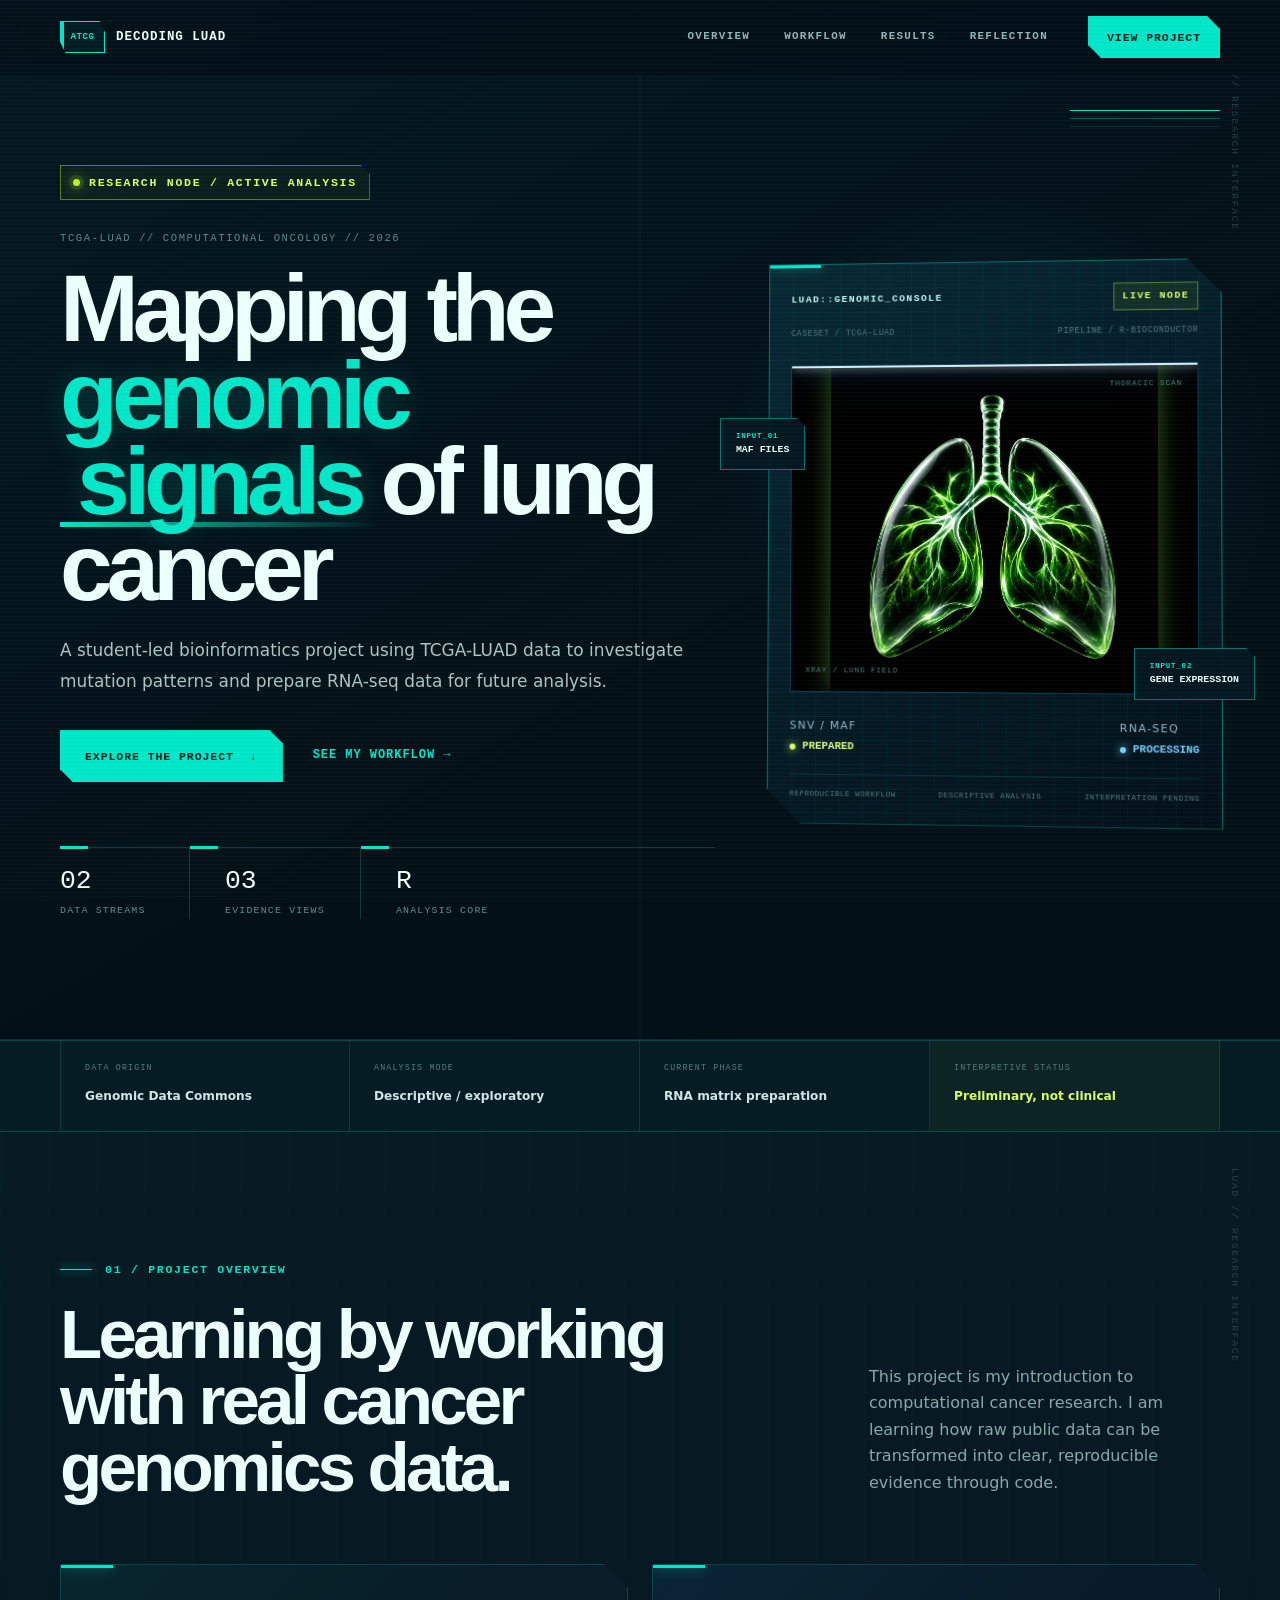
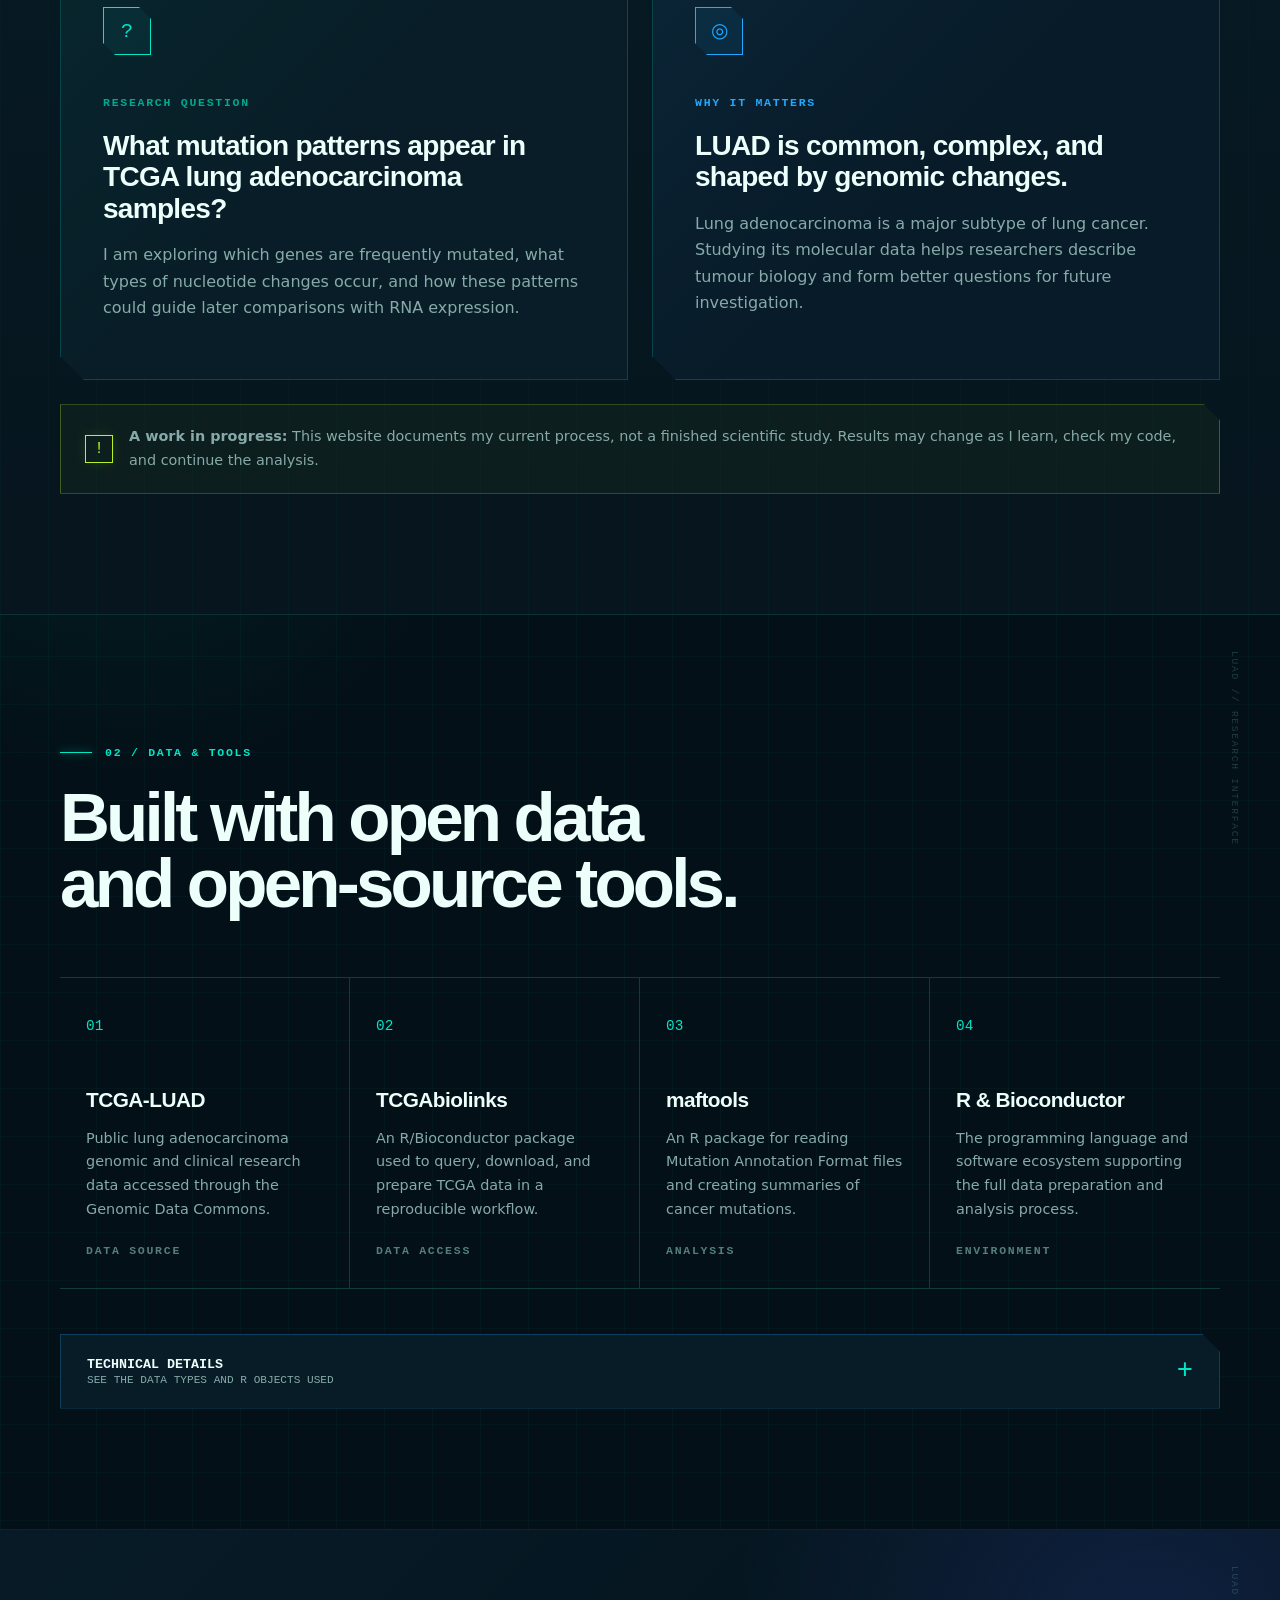
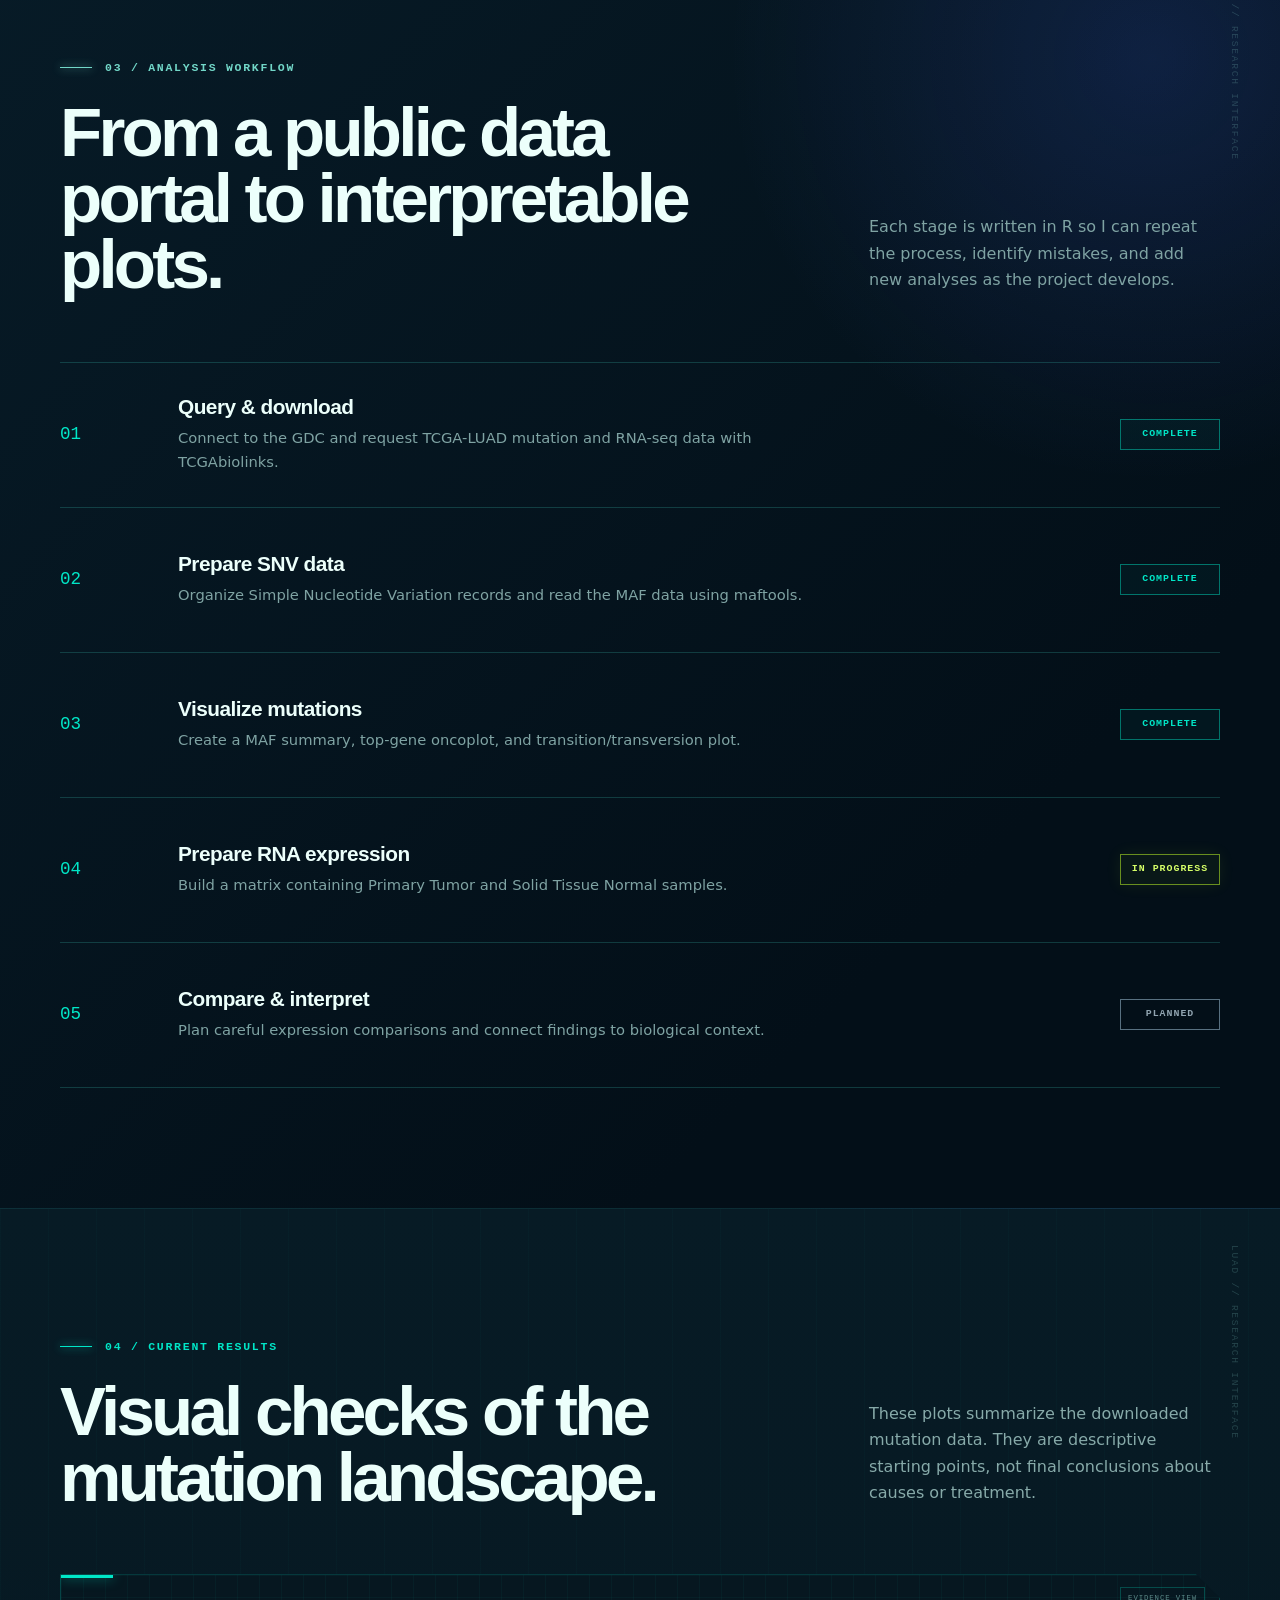
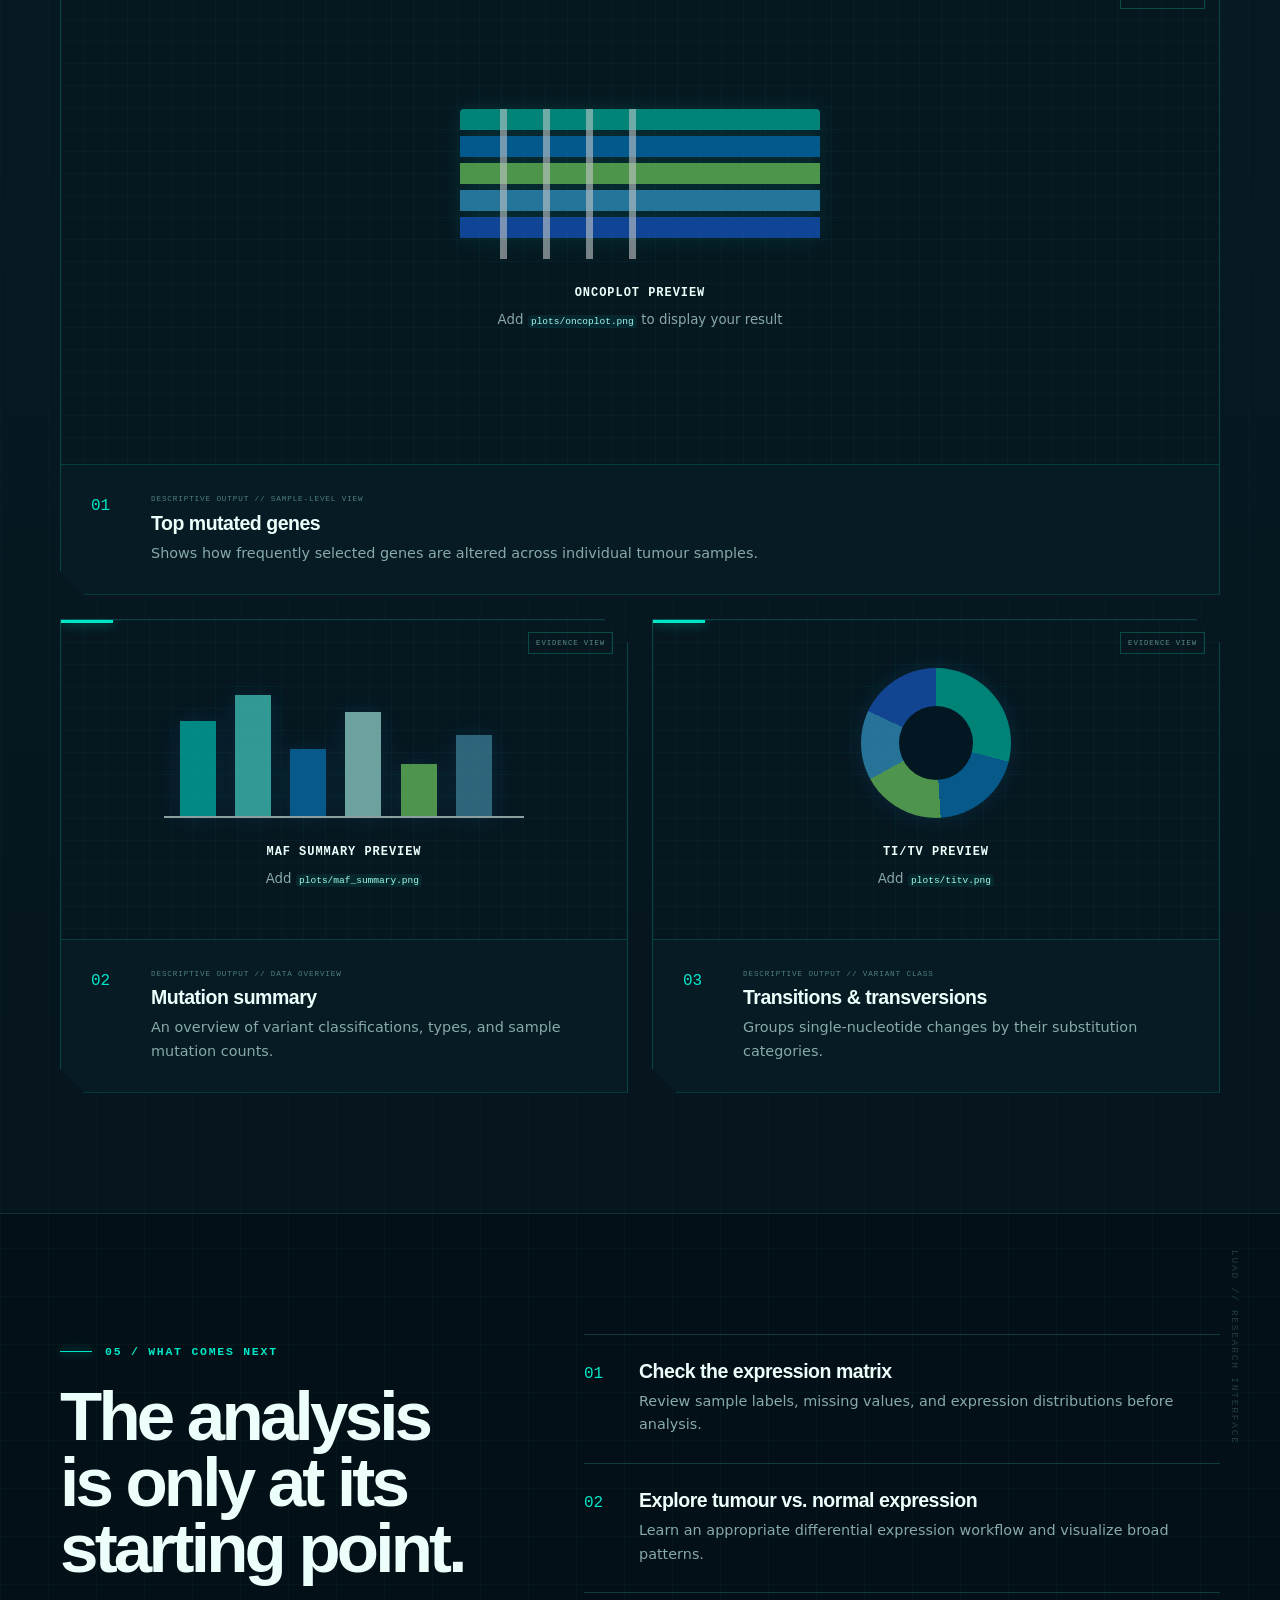
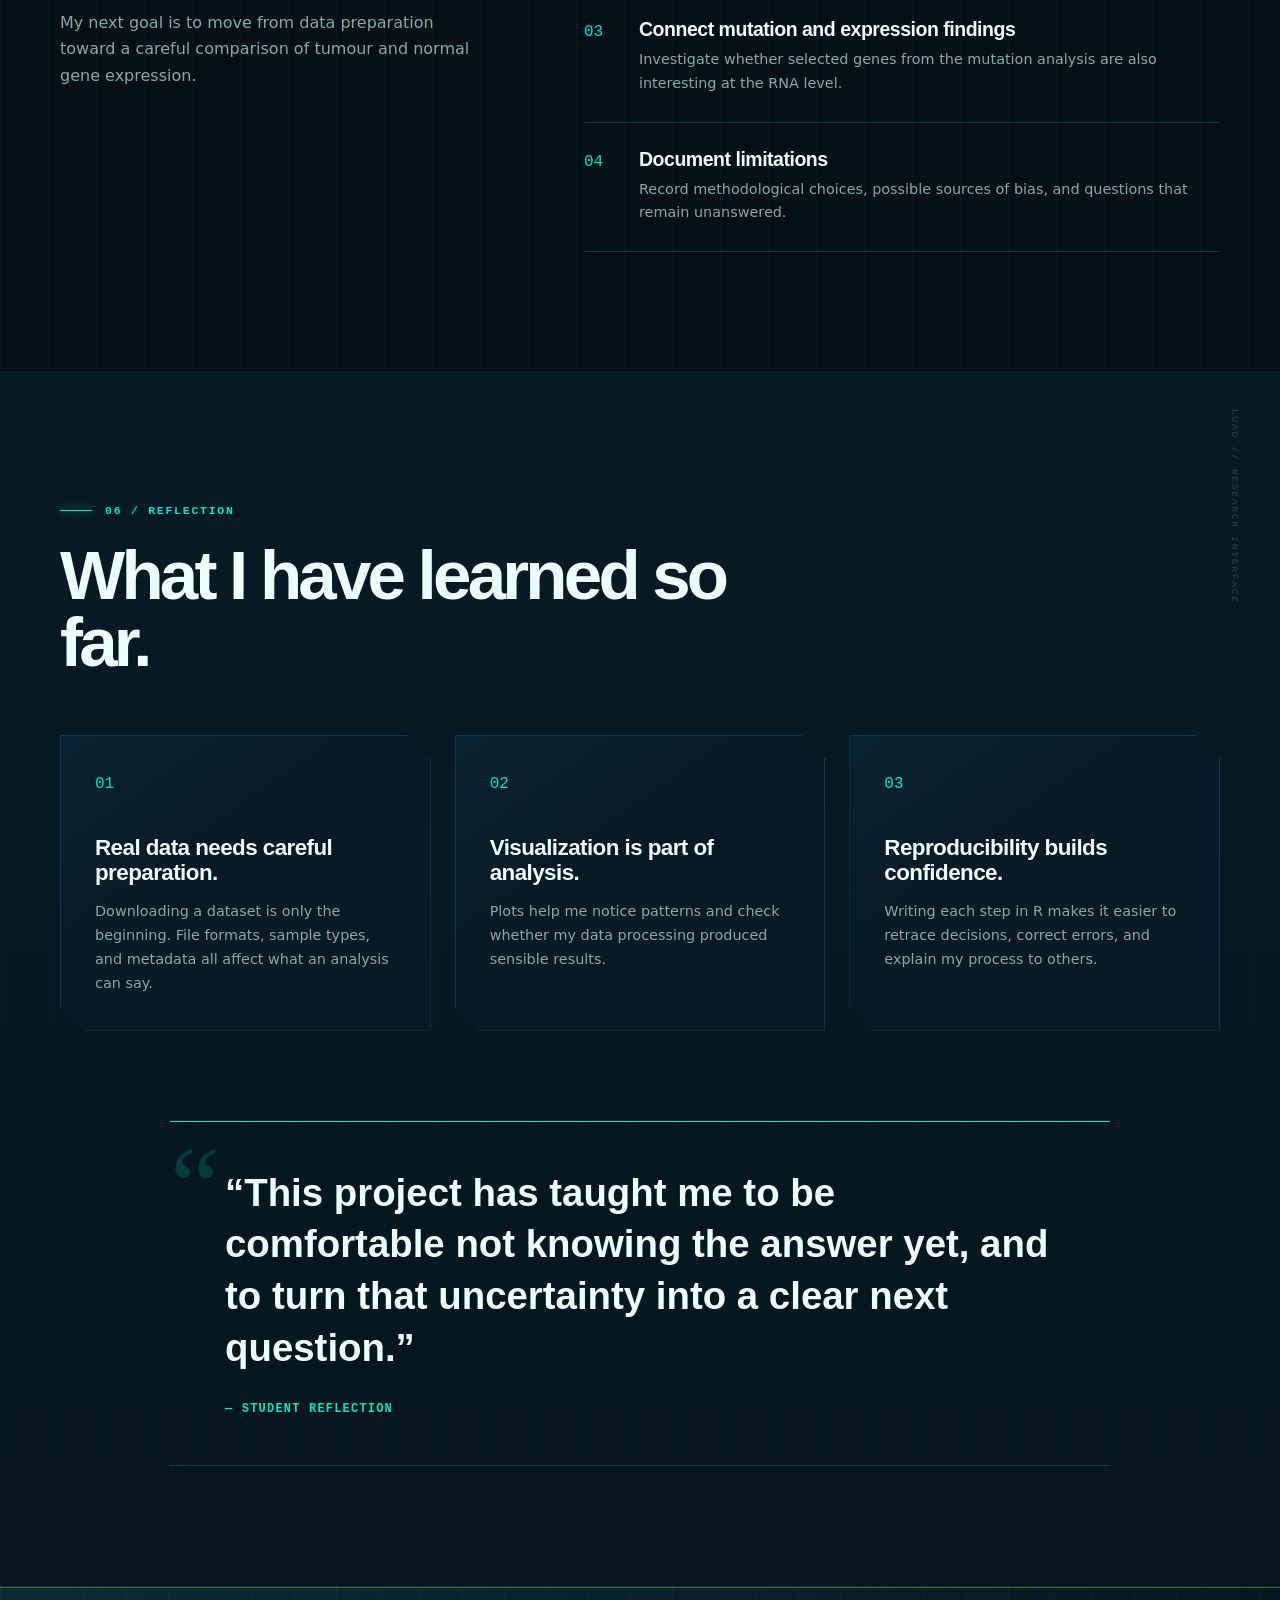
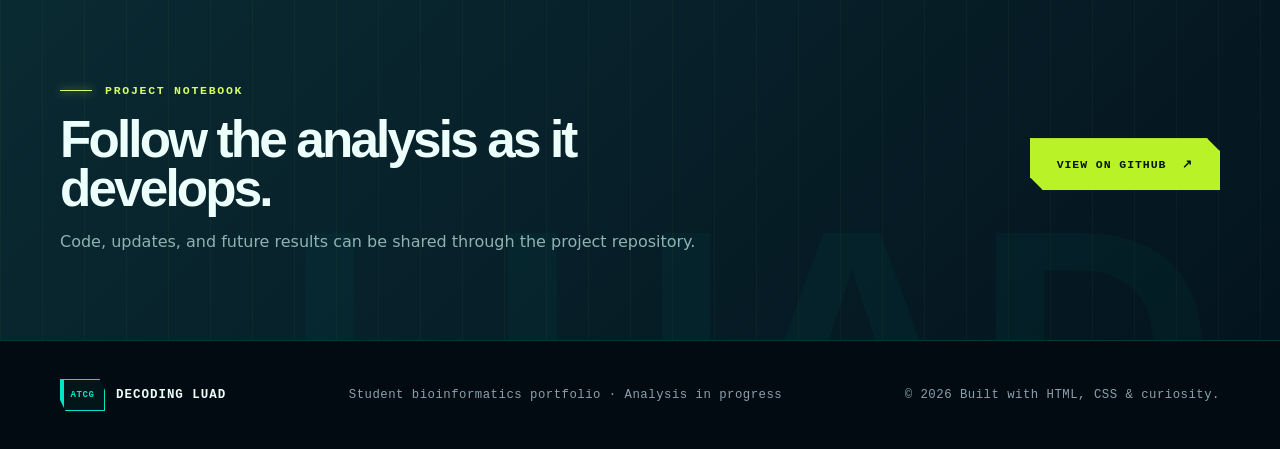
==== index.html @ 8ba9b2a1 "Add LUAD bioinformatics portfolio website" ====
<!DOCTYPE html>
<html lang="en">
<head>
  <meta charset="UTF-8">
  <meta name="viewport" content="width=device-width, initial-scale=1.0">
  <meta name="description" content="A student bioinformatics portfolio project exploring mutations and RNA expression in TCGA-LUAD lung adenocarcinoma data.">
  <title>Decoding LUAD | Bioinformatics Portfolio</title>
  <link rel="stylesheet" href="style.css">
  <script src="script.js" defer></script>
</head>
<body>
  <div class="site-loader" role="status" aria-live="polite" aria-label="Loading Decoding LUAD">
    <div class="loader-grid" aria-hidden="true"></div>
    <div class="loader-content">
      <div class="loader-brand" aria-hidden="true">
        <span class="loader-brand-mark">ATCG</span>
        <span>DECODING LUAD</span>
      </div>
      <p class="loader-code">SYSTEM_BOOT // RESEARCH NODE 2026</p>
      <h2 class="loader-title">Welcome to the <span>analysis.</span></h2>
      <p class="loader-message">Initializing genomic workspace and loading research modules.</p>
      <div class="loader-progress" aria-hidden="true">
        <span></span>
      </div>
      <div class="loader-status" aria-hidden="true">
        <span>TCGA-LUAD</span>
        <span>SECURE CONNECTION</span>
        <span class="loader-online"><i></i> ONLINE</span>
      </div>
    </div>
  </div>

  <div class="screen-noise" aria-hidden="true"></div>
  <!-- Skip link helps keyboard and screen-reader users reach the content quickly. -->
  <a class="skip-link" href="#main-content">Skip to main content</a>

  <header class="site-header">
    <nav class="nav container" aria-label="Main navigation">
      <a class="brand" href="#home" aria-label="Decoding LUAD home">
        <span class="brand-mark" aria-hidden="true">ATCG</span>
        <span>Decoding LUAD</span>
      </a>

      <button class="menu-button" type="button" aria-expanded="false" aria-controls="nav-links">
        <span class="sr-only">Open navigation menu</span>
        <span></span><span></span><span></span>
      </button>

      <div class="nav-links" id="nav-links">
        <a href="#overview">Overview</a>
        <a href="#workflow">Workflow</a>
        <a href="#results">Results</a>
        <a href="#reflection">Reflection</a>
      </div>

      <a class="button button-small nav-cta" href="#contact">View project</a>
    </nav>
  </header>

  <main id="main-content">
    <!-- Hero section: the first summary visitors see. -->
    <section class="hero section" id="home">
      <div class="hero-glow hero-glow-one"></div>
      <div class="hero-glow hero-glow-two"></div>
      <div class="container hero-grid">
        <div class="hero-copy">
          <div class="eyebrow"><span class="status-dot"></span> Research node / active analysis</div>
          <p class="hero-kicker">TCGA-LUAD // COMPUTATIONAL ONCOLOGY // 2026</p>
          <h1>
            Mapping the
            <span class="wave-text" aria-label="genomic signals">
              <span class="wave-word" aria-hidden="true">
                <span class="wave-letter" style="--wave-index: 0">g</span><span class="wave-letter" style="--wave-index: 1">e</span><span class="wave-letter" style="--wave-index: 2">n</span><span class="wave-letter" style="--wave-index: 3">o</span><span class="wave-letter" style="--wave-index: 4">m</span><span class="wave-letter" style="--wave-index: 5">i</span><span class="wave-letter" style="--wave-index: 6">c</span>
              </span>
              <span class="wave-word" aria-hidden="true">
                <span class="wave-letter" style="--wave-index: 7">s</span><span class="wave-letter" style="--wave-index: 8">i</span><span class="wave-letter" style="--wave-index: 9">g</span><span class="wave-letter" style="--wave-index: 10">n</span><span class="wave-letter" style="--wave-index: 11">a</span><span class="wave-letter" style="--wave-index: 12">l</span><span class="wave-letter" style="--wave-index: 13">s</span>
              </span>
            </span>
            of lung cancer
          </h1>
          <p class="hero-summary">
            A student-led bioinformatics project using TCGA-LUAD data to investigate
            mutation patterns and prepare RNA-seq data for future analysis.
          </p>
          <div class="hero-actions">
            <a class="button" href="#overview">Explore the project <span aria-hidden="true">↓</span></a>
            <a class="text-link" href="#workflow">See my workflow <span aria-hidden="true">→</span></a>
          </div>
          <dl class="hero-stats" aria-label="Project highlights">
            <div><dt>02</dt><dd>data streams</dd></div>
            <div><dt>03</dt><dd>evidence views</dd></div>
            <div><dt>R</dt><dd>analysis core</dd></div>
          </dl>
        </div>

        <!-- Research console and animated lung X-ray scan. -->
        <div class="hero-visual" aria-hidden="true">
          <div class="data-card">
            <div class="data-card-top">
              <span>LUAD::GENOMIC_CONSOLE</span>
              <span class="live-label">LIVE NODE</span>
            </div>
            <div class="console-meta">
              <span>CASESET / TCGA-LUAD</span>
              <span>PIPELINE / R-BIOCONDUCTOR</span>
            </div>
            <div class="xray-window">
              <span class="scan-label label-a">THORACIC SCAN</span>
              <span class="scan-label label-b">XRAY / LUNG FIELD</span>
              <span class="scan-line"></span>
              <div class="lung-scan-visual" role="img" aria-label="Lungs changing from healthy green to red as they are scanned">
                <img class="lung-scan-image lung-green" src="green_lung.png" alt="">
                <div class="lung-red-reveal">
                  <img class="lung-scan-image lung-red" src="red_lung.png" alt="">
                </div>
              </div>
            </div>
            <div class="data-card-bottom">
              <div><span>SNV / MAF</span><strong><i></i> Prepared</strong></div>
              <div><span>RNA-SEQ</span><strong class="processing"><i></i> Processing</strong></div>
            </div>
            <div class="console-readout">
              <span>REPRODUCIBLE WORKFLOW</span>
              <span>DESCRIPTIVE ANALYSIS</span>
              <span>INTERPRETATION PENDING</span>
            </div>
          </div>
          <div class="floating-tag tag-one"><small>INPUT_01</small> MAF files</div>
          <div class="floating-tag tag-two"><small>INPUT_02</small> Gene expression</div>
        </div>
      </div>
    </section>

    <aside class="research-rail" aria-label="Current research status">
      <div class="container research-rail-inner">
        <div><span>DATA ORIGIN</span><strong>Genomic Data Commons</strong></div>
        <div><span>ANALYSIS MODE</span><strong>Descriptive / exploratory</strong></div>
        <div><span>CURRENT PHASE</span><strong>RNA matrix preparation</strong></div>
        <div class="rail-caution"><span>INTERPRETIVE STATUS</span><strong>Preliminary, not clinical</strong></div>
      </div>
    </aside>

    <section class="section section-light" id="overview">
      <div class="container">
        <div class="section-heading">
          <div>
            <p class="section-number">01 / PROJECT OVERVIEW</p>
            <h2>Learning by working with real cancer genomics data.</h2>
          </div>
          <p>
            This project is my introduction to computational cancer research. I am
            learning how raw public data can be transformed into clear, reproducible
            evidence through code.
          </p>
        </div>

        <div class="overview-grid">
          <article class="feature-card question-card">
            <span class="card-icon" aria-hidden="true">?</span>
            <p class="card-label">RESEARCH QUESTION</p>
            <h3>What mutation patterns appear in TCGA lung adenocarcinoma samples?</h3>
            <p>
              I am exploring which genes are frequently mutated, what types of
              nucleotide changes occur, and how these patterns could guide later
              comparisons with RNA expression.
            </p>
          </article>

          <article class="feature-card importance-card">
            <span class="card-icon" aria-hidden="true">◎</span>
            <p class="card-label">WHY IT MATTERS</p>
            <h3>LUAD is common, complex, and shaped by genomic changes.</h3>
            <p>
              Lung adenocarcinoma is a major subtype of lung cancer. Studying its
              molecular data helps researchers describe tumour biology and form
              better questions for future investigation.
            </p>
          </article>
        </div>

        <div class="in-progress-note">
          <span aria-hidden="true">!</span>
          <p><strong>A work in progress:</strong> This website documents my current process, not a finished scientific study. Results may change as I learn, check my code, and continue the analysis.</p>
        </div>
      </div>
    </section>

    <section class="section" id="data">
      <div class="container">
        <div class="compact-heading">
          <div>
            <p class="section-number">02 / DATA &amp; TOOLS</p>
            <h2>Built with open data and open-source tools.</h2>
          </div>
        </div>

        <div class="tools-grid">
          <article class="tool-card">
            <span class="tool-number">01</span>
            <h3>TCGA-LUAD</h3>
            <p>Public lung adenocarcinoma genomic and clinical research data accessed through the Genomic Data Commons.</p>
            <span class="tool-type">DATA SOURCE</span>
          </article>
          <article class="tool-card">
            <span class="tool-number">02</span>
            <h3>TCGAbiolinks</h3>
            <p>An R/Bioconductor package used to query, download, and prepare TCGA data in a reproducible workflow.</p>
            <span class="tool-type">DATA ACCESS</span>
          </article>
          <article class="tool-card">
            <span class="tool-number">03</span>
            <h3>maftools</h3>
            <p>An R package for reading Mutation Annotation Format files and creating summaries of cancer mutations.</p>
            <span class="tool-type">ANALYSIS</span>
          </article>
          <article class="tool-card">
            <span class="tool-number">04</span>
            <h3>R &amp; Bioconductor</h3>
            <p>The programming language and software ecosystem supporting the full data preparation and analysis process.</p>
            <span class="tool-type">ENVIRONMENT</span>
          </article>
        </div>

        <div class="technical-panel">
          <button class="technical-toggle" type="button" aria-expanded="false" aria-controls="technical-details">
            <span><strong>Technical details</strong><small>See the data types and R objects used</small></span>
            <span class="toggle-symbol" aria-hidden="true">+</span>
          </button>
          <div class="technical-details" id="technical-details" hidden>
            <div>
              <h3>Mutation data</h3>
              <p>Simple Nucleotide Variation data is prepared as MAF data, then loaded with <code>read.maf()</code> for summary and visualization.</p>
            </div>
            <div>
              <h3>Expression data</h3>
              <p>Gene expression quantification is collected for Primary Tumor and Solid Tissue Normal samples, then organized into an expression matrix.</p>
            </div>
            <div>
              <h3>Current scope</h3>
              <p>The workflow currently focuses on data access, quality checks, mutation summaries, and expression matrix preparation.</p>
            </div>
          </div>
        </div>
      </div>
    </section>

    <section class="section section-dark" id="workflow">
      <div class="container">
        <div class="section-heading dark-heading">
          <div>
            <p class="section-number">03 / ANALYSIS WORKFLOW</p>
            <h2>From a public data portal to interpretable plots.</h2>
          </div>
          <p>Each stage is written in R so I can repeat the process, identify mistakes, and add new analyses as the project develops.</p>
        </div>

        <ol class="workflow-list">
          <li>
            <span class="workflow-number">01</span>
            <div><h3>Query &amp; download</h3><p>Connect to the GDC and request TCGA-LUAD mutation and RNA-seq data with TCGAbiolinks.</p></div>
            <span class="workflow-status complete">COMPLETE</span>
          </li>
          <li>
            <span class="workflow-number">02</span>
            <div><h3>Prepare SNV data</h3><p>Organize Simple Nucleotide Variation records and read the MAF data using maftools.</p></div>
            <span class="workflow-status complete">COMPLETE</span>
          </li>
          <li>
            <span class="workflow-number">03</span>
            <div><h3>Visualize mutations</h3><p>Create a MAF summary, top-gene oncoplot, and transition/transversion plot.</p></div>
            <span class="workflow-status complete">COMPLETE</span>
          </li>
          <li>
            <span class="workflow-number">04</span>
            <div><h3>Prepare RNA expression</h3><p>Build a matrix containing Primary Tumor and Solid Tissue Normal samples.</p></div>
            <span class="workflow-status current">IN PROGRESS</span>
          </li>
          <li>
            <span class="workflow-number">05</span>
            <div><h3>Compare &amp; interpret</h3><p>Plan careful expression comparisons and connect findings to biological context.</p></div>
            <span class="workflow-status planned">PLANNED</span>
          </li>
        </ol>
      </div>
    </section>

    <section class="section section-light" id="results">
      <div class="container">
        <div class="section-heading">
          <div>
            <p class="section-number">04 / CURRENT RESULTS</p>
            <h2>Visual checks of the mutation landscape.</h2>
          </div>
          <p>
            These plots summarize the downloaded mutation data. They are descriptive
            starting points, not final conclusions about causes or treatment.
          </p>
        </div>

        <div class="plots-grid">
          <article class="plot-card plot-card-wide">
            <div class="plot-image">
              <img src="plots/oncoplot.png" alt="Oncoplot showing the most frequently mutated genes in TCGA-LUAD" loading="lazy">
              <div class="image-placeholder">
                <span class="placeholder-chart oncoplot-preview" aria-hidden="true"></span>
                <strong>Oncoplot preview</strong>
                <small>Add <code>plots/oncoplot.png</code> to display your result</small>
              </div>
            </div>
            <div class="plot-caption"><span>01</span><div><small>DESCRIPTIVE OUTPUT // SAMPLE-LEVEL VIEW</small><h3>Top mutated genes</h3><p>Shows how frequently selected genes are altered across individual tumour samples.</p></div></div>
          </article>

          <article class="plot-card">
            <div class="plot-image">
              <img src="plots/maf_summary.png" alt="MAF summary plot for TCGA-LUAD mutation data" loading="lazy">
              <div class="image-placeholder">
                <span class="placeholder-chart bars-preview" aria-hidden="true"></span>
                <strong>MAF summary preview</strong>
                <small>Add <code>plots/maf_summary.png</code></small>
              </div>
            </div>
            <div class="plot-caption"><span>02</span><div><small>DESCRIPTIVE OUTPUT // DATA OVERVIEW</small><h3>Mutation summary</h3><p>An overview of variant classifications, types, and sample mutation counts.</p></div></div>
          </article>

          <article class="plot-card">
            <div class="plot-image">
              <img src="plots/titv.png" alt="Transition and transversion plot for TCGA-LUAD mutations" loading="lazy">
              <div class="image-placeholder">
                <span class="placeholder-chart titv-preview" aria-hidden="true"></span>
                <strong>Ti/Tv preview</strong>
                <small>Add <code>plots/titv.png</code></small>
              </div>
            </div>
            <div class="plot-caption"><span>03</span><div><small>DESCRIPTIVE OUTPUT // VARIANT CLASS</small><h3>Transitions &amp; transversions</h3><p>Groups single-nucleotide changes by their substitution categories.</p></div></div>
          </article>
        </div>
      </div>
    </section>

    <section class="section" id="next-steps">
      <div class="container next-grid">
        <div>
          <p class="section-number">05 / WHAT COMES NEXT</p>
          <h2>The analysis is only at its starting point.</h2>
          <p class="section-intro">My next goal is to move from data preparation toward a careful comparison of tumour and normal gene expression.</p>
        </div>
        <ol class="next-list">
          <li><span>01</span><div><h3>Check the expression matrix</h3><p>Review sample labels, missing values, and expression distributions before analysis.</p></div></li>
          <li><span>02</span><div><h3>Explore tumour vs. normal expression</h3><p>Learn an appropriate differential expression workflow and visualize broad patterns.</p></div></li>
          <li><span>03</span><div><h3>Connect mutation and expression findings</h3><p>Investigate whether selected genes from the mutation analysis are also interesting at the RNA level.</p></div></li>
          <li><span>04</span><div><h3>Document limitations</h3><p>Record methodological choices, possible sources of bias, and questions that remain unanswered.</p></div></li>
        </ol>
      </div>
    </section>

    <section class="section reflection-section" id="reflection">
      <div class="container">
        <div class="reflection-heading">
          <p class="section-number">06 / REFLECTION</p>
          <h2>What I have learned so far.</h2>
        </div>
        <div class="learning-grid">
          <article><span>01</span><h3>Real data needs careful preparation.</h3><p>Downloading a dataset is only the beginning. File formats, sample types, and metadata all affect what an analysis can say.</p></article>
          <article><span>02</span><h3>Visualization is part of analysis.</h3><p>Plots help me notice patterns and check whether my data processing produced sensible results.</p></article>
          <article><span>03</span><h3>Reproducibility builds confidence.</h3><p>Writing each step in R makes it easier to retrace decisions, correct errors, and explain my process to others.</p></article>
        </div>
        <blockquote>
          <p>“This project has taught me to be comfortable not knowing the answer yet, and to turn that uncertainty into a clear next question.”</p>
          <cite>— Student reflection</cite>
        </blockquote>
      </div>
    </section>

    <section class="contact-section" id="contact">
      <div class="container contact-inner">
        <div>
          <p class="section-number">PROJECT NOTEBOOK</p>
          <h2>Follow the analysis as it develops.</h2>
          <p>Code, updates, and future results can be shared through the project repository.</p>
        </div>
        <!-- Replace the # below with your real GitHub repository URL. -->
        <a class="button button-light" href="#" aria-label="View this project on GitHub">
          View on GitHub <span aria-hidden="true">↗</span>
        </a>
      </div>
    </section>
  </main>

  <footer class="site-footer">
    <div class="container footer-inner">
      <a class="brand footer-brand" href="#home"><span class="brand-mark">ATCG</span><span>Decoding LUAD</span></a>
      <p>Student bioinformatics portfolio · Analysis in progress</p>
      <p>&copy; <span id="current-year"></span> Built with HTML, CSS &amp; curiosity.</p>
    </div>
  </footer>
</body>
</html>
---- style.css ----
/* ---------- Design variables ---------- */
:root {
  --navy: #082f3d;
  --navy-soft: #104d5e;
  --teal: #159f91;
  --teal-dark: #08766f;
  --mint: #dff3eb;
  --cream: #f3f8f4;
  --white: #ffffff;
  --ink: #163b45;
  --muted: #60787b;
  --line: #cfe1dc;
  --orange: #82b84a;
  --blue: #176b9d;
  --cobalt: #2254a3;
  --shadow: 0 18px 50px rgba(8, 47, 61, 0.12);
  --radius: 18px;
}

/* ---------- Base styles ---------- */
* {
  box-sizing: border-box;
}

html {
  scroll-behavior: smooth;
  scroll-padding-top: 85px;
}

body {
  margin: 0;
  color: var(--ink);
  background: var(--cream);
  font-family: Inter, ui-sans-serif, -apple-system, BlinkMacSystemFont, "Segoe UI", sans-serif;
  line-height: 1.65;
}

body.menu-open {
  overflow: hidden;
}

h1,
h2,
h3,
p {
  margin-top: 0;
}

h1,
h2,
h3 {
  color: var(--navy);
  line-height: 1.12;
}

h1 {
  max-width: 760px;
  margin-bottom: 25px;
  font-family: Georgia, "Times New Roman", serif;
  font-size: clamp(3.2rem, 7vw, 6.5rem);
  font-weight: 500;
  letter-spacing: -0.055em;
}

h1 span {
  color: var(--teal);
}

h2 {
  max-width: 700px;
  margin-bottom: 0;
  font-family: Georgia, "Times New Roman", serif;
  font-size: clamp(2.2rem, 4.5vw, 4rem);
  font-weight: 500;
  letter-spacing: -0.04em;
}

h3 {
  font-size: 1.22rem;
}

a {
  color: inherit;
  text-decoration: none;
}

img {
  display: block;
  max-width: 100%;
}

code {
  padding: 0.1em 0.35em;
  border-radius: 4px;
  background: rgba(8, 29, 46, 0.07);
  font-size: 0.88em;
}

.container {
  width: min(1160px, calc(100% - 48px));
  margin-inline: auto;
}

.section {
  position: relative;
  padding: 120px 0;
}

.section-light {
  background: var(--white);
}

.skip-link {
  position: fixed;
  z-index: 1000;
  top: 12px;
  left: 12px;
  padding: 10px 16px;
  color: var(--white);
  background: var(--navy);
  transform: translateY(-150%);
}

.skip-link:focus {
  transform: translateY(0);
}

.sr-only {
  position: absolute;
  width: 1px;
  height: 1px;
  padding: 0;
  overflow: hidden;
  clip: rect(0, 0, 0, 0);
  white-space: nowrap;
  border: 0;
}

/* ---------- Navigation ---------- */
.site-header {
  position: fixed;
  z-index: 100;
  top: 0;
  width: 100%;
  border-bottom: 1px solid transparent;
  transition: background 0.25s ease, border-color 0.25s ease;
}

.site-header.scrolled {
  border-color: rgba(8, 29, 46, 0.08);
  background: rgba(247, 247, 242, 0.94);
  backdrop-filter: blur(12px);
}

.nav {
  display: flex;
  min-height: 78px;
  align-items: center;
  gap: 40px;
}

.brand {
  display: inline-flex;
  align-items: center;
  gap: 11px;
  color: var(--navy);
  font-weight: 750;
  letter-spacing: -0.02em;
}

.brand-mark {
  display: grid;
  width: 42px;
  height: 42px;
  place-items: center;
  border-radius: 50%;
  color: var(--white);
  background: var(--navy);
  font-size: 0.57rem;
  letter-spacing: 0.06em;
}

.nav-links {
  display: flex;
  margin-left: auto;
  align-items: center;
  gap: 34px;
}

.nav-links a {
  position: relative;
  color: #435866;
  font-size: 0.9rem;
  font-weight: 600;
}

.nav-links a::after {
  position: absolute;
  right: 0;
  bottom: -8px;
  left: 0;
  height: 2px;
  background: var(--teal);
  content: "";
  transform: scaleX(0);
  transition: transform 0.2s ease;
}

.nav-links a:hover::after,
.nav-links a.active::after {
  transform: scaleX(1);
}

.nav-links a.active {
  color: var(--navy);
}

.button {
  display: inline-flex;
  min-height: 52px;
  padding: 0 24px;
  align-items: center;
  justify-content: center;
  gap: 16px;
  border: 1px solid var(--teal);
  border-radius: 6px;
  color: var(--white);
  background: var(--teal-dark);
  font-size: 0.92rem;
  font-weight: 700;
  transition: transform 0.2s ease, background 0.2s ease;
}

.button:hover {
  background: var(--teal);
  transform: translateY(-2px);
}

.button-small {
  min-height: 42px;
  padding-inline: 18px;
}

.menu-button {
  display: none;
  width: 42px;
  height: 42px;
  padding: 9px;
  border: 0;
  background: transparent;
}

.menu-button span:not(.sr-only) {
  display: block;
  width: 100%;
  height: 2px;
  margin: 5px 0;
  background: var(--navy);
}

/* ---------- Hero ---------- */
.hero {
  min-height: 800px;
  padding-top: 170px;
  overflow: hidden;
}

.hero-grid {
  display: grid;
  grid-template-columns: minmax(0, 1.3fr) minmax(330px, 0.7fr);
  align-items: center;
  gap: 70px;
}

.eyebrow,
.section-number,
.card-label,
.tool-type {
  font-size: 0.72rem;
  font-weight: 800;
  letter-spacing: 0.16em;
}

.eyebrow {
  display: inline-flex;
  margin-bottom: 30px;
  padding: 7px 12px;
  align-items: center;
  gap: 9px;
  border: 1px solid #c9ded9;
  border-radius: 100px;
  color: var(--teal-dark);
  background: rgba(255, 255, 255, 0.65);
  text-transform: uppercase;
}

.status-dot {
  width: 7px;
  height: 7px;
  border-radius: 50%;
  background: var(--orange);
  box-shadow: 0 0 0 4px rgba(232, 139, 75, 0.15);
}

.hero-summary {
  max-width: 620px;
  margin-bottom: 34px;
  color: var(--muted);
  font-size: 1.15rem;
}

.hero-actions {
  display: flex;
  align-items: center;
  gap: 30px;
}

.text-link {
  color: var(--navy);
  font-size: 0.93rem;
  font-weight: 750;
}

.hero-stats {
  display: flex;
  margin: 65px 0 0;
  gap: 0;
}

.hero-stats div {
  min-width: 130px;
  padding-right: 35px;
  border-right: 1px solid var(--line);
}

.hero-stats div + div {
  padding-left: 35px;
}

.hero-stats div:last-child {
  border-right: 0;
}

.hero-stats dt {
  color: var(--navy);
  font-family: Georgia, "Times New Roman", serif;
  font-size: 2rem;
  line-height: 1;
}

.hero-stats dd {
  margin: 8px 0 0;
  color: var(--muted);
  font-size: 0.75rem;
  text-transform: uppercase;
  letter-spacing: 0.08em;
}

.hero-glow {
  position: absolute;
  border-radius: 50%;
  filter: blur(2px);
  pointer-events: none;
}

.hero-glow-one {
  top: 160px;
  right: -130px;
  width: 520px;
  height: 520px;
  background: rgba(19, 168, 158, 0.1);
}

.hero-glow-two {
  bottom: -180px;
  left: 28%;
  width: 420px;
  height: 420px;
  background: rgba(34, 84, 163, 0.08);
}

.hero-visual {
  position: relative;
}

.data-card {
  position: relative;
  z-index: 1;
  padding: 25px;
  border: 1px solid rgba(255, 255, 255, 0.75);
  border-radius: 24px;
  color: var(--white);
  background: linear-gradient(145deg, #0c3043, #071b2a);
  box-shadow: 0 35px 70px rgba(8, 29, 46, 0.25);
}

.data-card-top,
.data-card-bottom {
  display: flex;
  align-items: center;
  justify-content: space-between;
}

.data-card-top {
  font-size: 0.72rem;
  font-weight: 700;
  letter-spacing: 0.14em;
}

.live-label {
  padding: 5px 8px;
  border-radius: 4px;
  color: #85ddd5;
  background: rgba(19, 168, 158, 0.14);
}

.xray-window {
  display: grid;
  height: 300px;
  margin: 25px 0;
  place-items: center;
  overflow: hidden;
  border: 1px solid rgba(255, 255, 255, 0.08);
  border-radius: 14px;
  background:
    linear-gradient(rgba(255,255,255,.04) 1px, transparent 1px),
    linear-gradient(90deg, rgba(255,255,255,.04) 1px, transparent 1px);
  background-size: 30px 30px;
}

.dna-strand {
  width: 80%;
  transform: rotate(-10deg);
}

.dna-strand span {
  position: relative;
  display: flex;
  height: 25px;
  align-items: center;
  justify-content: space-between;
}

.dna-strand span::before {
  position: absolute;
  right: 9px;
  left: 9px;
  height: 2px;
  background: linear-gradient(90deg, #74b96b, #85ddd5);
  content: "";
}

.dna-strand i,
.dna-strand b {
  z-index: 1;
  width: 16px;
  height: 16px;
  border: 3px solid;
  border-radius: 50%;
  background: var(--navy);
}

.dna-strand i {
  margin-left: calc((1 + sin(var(--i))) * 20%);
  border-color: #74b96b;
}

.dna-strand b {
  margin-right: calc((1 + sin(var(--i))) * 20%);
  border-color: #85ddd5;
}

.dna-strand span:nth-child(2n) i { margin-left: 18%; }
.dna-strand span:nth-child(2n) b { margin-right: 18%; }
.dna-strand span:nth-child(3n) i { margin-left: 34%; }
.dna-strand span:nth-child(3n) b { margin-right: 34%; }
.dna-strand span:nth-child(4n) i { margin-left: 8%; }
.dna-strand span:nth-child(4n) b { margin-right: 8%; }

.data-card-bottom div {
  display: grid;
  gap: 3px;
}

.data-card-bottom span {
  color: #8ba4b5;
  font-size: 0.68rem;
  text-transform: uppercase;
  letter-spacing: 0.12em;
}

.data-card-bottom strong {
  font-size: 0.85rem;
}

.floating-tag {
  position: absolute;
  z-index: 2;
  padding: 11px 15px;
  border: 1px solid var(--line);
  border-radius: 7px;
  color: var(--navy);
  background: var(--white);
  box-shadow: var(--shadow);
  font-size: 0.75rem;
  font-weight: 750;
}

.tag-one {
  top: 28%;
  left: -45px;
}

.tag-two {
  right: -35px;
  bottom: 22%;
}

/* ---------- Shared section layouts ---------- */
.section-heading {
  display: grid;
  margin-bottom: 64px;
  grid-template-columns: 1.35fr 0.65fr;
  align-items: end;
  gap: 80px;
}

.section-heading > p,
.section-intro {
  margin-bottom: 4px;
  color: var(--muted);
}

.section-number {
  margin-bottom: 22px;
  color: var(--teal-dark);
}

.overview-grid {
  display: grid;
  grid-template-columns: 1fr 1fr;
  gap: 24px;
}

.feature-card {
  min-height: 355px;
  padding: 42px;
  border: 1px solid var(--line);
  border-radius: var(--radius);
}

.feature-card h3 {
  max-width: 470px;
  margin: 18px 0;
  font-family: Georgia, "Times New Roman", serif;
  font-size: 1.75rem;
  font-weight: 500;
}

.feature-card p:last-child {
  color: var(--muted);
}

.question-card {
  background: #edf8f5;
}

.importance-card {
  background: #eaf2f8;
}

.card-icon {
  display: grid;
  width: 48px;
  height: 48px;
  margin-bottom: 38px;
  place-items: center;
  border-radius: 50%;
  color: var(--white);
  background: var(--teal-dark);
  font-family: Georgia, serif;
  font-size: 1.25rem;
}

.importance-card .card-icon {
  background: var(--orange);
}

.card-label {
  color: var(--teal-dark);
}

.importance-card .card-label {
  color: #176b9d;
}

.in-progress-note {
  display: flex;
  margin-top: 24px;
  padding: 20px 24px;
  align-items: center;
  gap: 16px;
  border: 1px solid #dbe8e5;
  border-radius: 10px;
  background: #f8fbfa;
}

.in-progress-note span {
  display: grid;
  width: 28px;
  height: 28px;
  flex: 0 0 28px;
  place-items: center;
  border-radius: 50%;
  color: var(--white);
  background: var(--teal-dark);
  font-family: Georgia, serif;
}

.in-progress-note p {
  margin: 0;
  color: var(--muted);
  font-size: 0.9rem;
}

/* ---------- Tools ---------- */
.compact-heading {
  margin-bottom: 60px;
}

.tools-grid {
  display: grid;
  grid-template-columns: repeat(4, 1fr);
  border-top: 1px solid var(--line);
  border-bottom: 1px solid var(--line);
}

.tool-card {
  position: relative;
  min-height: 310px;
  padding: 34px 26px;
  border-right: 1px solid var(--line);
}

.tool-card:last-child {
  border-right: 0;
}

.tool-number {
  color: var(--teal-dark);
  font-family: Georgia, serif;
  font-size: 0.9rem;
}

.tool-card h3 {
  margin: 50px 0 15px;
  font-size: 1.3rem;
}

.tool-card p {
  color: var(--muted);
  font-size: 0.9rem;
}

.tool-type {
  position: absolute;
  bottom: 28px;
  color: #8a989f;
}

.technical-panel {
  margin-top: 45px;
  border: 1px solid var(--line);
  border-radius: 10px;
  background: var(--white);
}

.technical-toggle {
  display: flex;
  width: 100%;
  padding: 22px 26px;
  align-items: center;
  justify-content: space-between;
  border: 0;
  color: var(--navy);
  background: transparent;
  text-align: left;
  cursor: pointer;
}

.technical-toggle span:first-child {
  display: grid;
  gap: 2px;
}

.technical-toggle small {
  color: var(--muted);
}

.toggle-symbol {
  color: var(--teal-dark);
  font-size: 1.7rem;
  line-height: 1;
  transition: transform 0.25s ease;
}

.technical-toggle[aria-expanded="true"] .toggle-symbol {
  transform: rotate(45deg);
}

.technical-details {
  padding: 0 26px 28px;
  grid-template-columns: repeat(3, 1fr);
  gap: 28px;
}

.technical-details:not([hidden]) {
  display: grid;
}

.technical-details div {
  padding-top: 24px;
  border-top: 1px solid var(--line);
}

.technical-details h3 {
  font-size: 1rem;
}

.technical-details p {
  margin: 0;
  color: var(--muted);
  font-size: 0.88rem;
}

/* ---------- Workflow ---------- */
.section-dark {
  color: #d3dee4;
  background: var(--navy);
}

.dark-heading h2 {
  color: var(--white);
}

.dark-heading > p {
  color: #9fb0bb;
}

.section-dark .section-number {
  color: #5ed1c6;
}

.workflow-list {
  margin: 0;
  padding: 0;
  list-style: none;
  border-top: 1px solid rgba(255, 255, 255, 0.16);
}

.workflow-list li {
  display: grid;
  min-height: 145px;
  padding: 30px 0;
  grid-template-columns: 90px 1fr auto;
  align-items: center;
  gap: 28px;
  border-bottom: 1px solid rgba(255, 255, 255, 0.16);
}

.workflow-number {
  color: #5ed1c6;
  font-family: Georgia, serif;
  font-size: 1.1rem;
}

.workflow-list h3 {
  margin-bottom: 8px;
  color: var(--white);
  font-size: 1.3rem;
}

.workflow-list p {
  max-width: 660px;
  margin: 0;
  color: #9fb0bb;
  font-size: 0.92rem;
}

.workflow-status {
  min-width: 100px;
  padding: 6px 9px;
  border: 1px solid;
  border-radius: 100px;
  font-size: 0.62rem;
  font-weight: 800;
  text-align: center;
  letter-spacing: 0.1em;
}

.workflow-status.complete {
  border-color: rgba(94, 209, 198, 0.5);
  color: #79ddd4;
}

.workflow-status.current {
  border-color: rgba(91, 164, 218, 0.7);
  color: #8cc8f0;
}

.workflow-status.planned {
  border-color: #587080;
  color: #91a4b0;
}

/* ---------- Plot cards and missing-image fallbacks ---------- */
.plots-grid {
  display: grid;
  grid-template-columns: 1fr 1fr;
  gap: 24px;
}

.plot-card {
  overflow: hidden;
  border: 1px solid var(--line);
  border-radius: var(--radius);
  background: var(--white);
  box-shadow: 0 12px 35px rgba(8, 29, 46, 0.05);
}

.plot-card-wide {
  grid-column: 1 / -1;
}

.plot-image {
  position: relative;
  display: grid;
  min-height: 320px;
  place-items: center;
  overflow: hidden;
  background: #f0f4f2;
}

.plot-card-wide .plot-image {
  min-height: 490px;
}

.plot-image img {
  position: relative;
  z-index: 2;
  width: 100%;
  height: 100%;
  object-fit: contain;
  background: var(--white);
}

.plot-image img.is-missing {
  display: none;
}

.image-placeholder {
  position: absolute;
  inset: 0;
  display: flex;
  padding: 35px;
  align-items: center;
  justify-content: center;
  flex-direction: column;
  color: var(--navy);
  text-align: center;
}

.image-placeholder small {
  margin-top: 5px;
  color: var(--muted);
}

.placeholder-chart {
  position: relative;
  display: block;
  width: min(360px, 80%);
  height: 150px;
  margin-bottom: 25px;
  opacity: 0.75;
}

.oncoplot-preview {
  background:
    linear-gradient(90deg, transparent 11%, rgba(255,255,255,.6) 11% 13%, transparent 13% 23%, rgba(255,255,255,.6) 23% 25%, transparent 25% 35%, rgba(255,255,255,.6) 35% 37%, transparent 37% 47%, rgba(255,255,255,.6) 47% 49%, transparent 49%),
    linear-gradient(#148e88 0 14%, transparent 14% 18%, #176b9d 18% 32%, transparent 32% 36%, #73b7cb 36% 50%, transparent 50% 54%, #74b96b 54% 68%, transparent 68% 72%, #2254a3 72% 86%, transparent 86%);
  border-radius: 4px;
}

.bars-preview {
  background:
    linear-gradient(to top, #13a89e 0 64%, transparent 64%) 5% bottom / 10% 100% no-repeat,
    linear-gradient(to top, #56bfb7 0 82%, transparent 82%) 22% bottom / 10% 100% no-repeat,
    linear-gradient(to top, #176b9d 0 45%, transparent 45%) 39% bottom / 10% 100% no-repeat,
    linear-gradient(to top, #9acdc8 0 70%, transparent 70%) 56% bottom / 10% 100% no-repeat,
    linear-gradient(to top, #74b96b 0 35%, transparent 35%) 73% bottom / 10% 100% no-repeat,
    linear-gradient(to top, #487d91 0 55%, transparent 55%) 90% bottom / 10% 100% no-repeat;
  border-bottom: 2px solid #bdcac8;
}

.titv-preview {
  width: 150px;
  height: 150px;
  border-radius: 50%;
  background: conic-gradient(#13a89e 0 29%, #176b9d 29% 49%, #6eb7c3 49% 67%, #74b96b 67% 82%, #2254a3 82%);
}

.titv-preview::after {
  position: absolute;
  inset: 38px;
  border-radius: 50%;
  background: #f0f4f2;
  content: "";
}

.plot-caption {
  display: grid;
  padding: 28px 30px;
  grid-template-columns: 45px 1fr;
  gap: 15px;
}

.plot-caption > span {
  color: var(--teal-dark);
  font-family: Georgia, serif;
}

.plot-caption h3 {
  margin-bottom: 7px;
}

.plot-caption p {
  margin: 0;
  color: var(--muted);
  font-size: 0.9rem;
}

/* ---------- Next steps and reflection ---------- */
.next-grid {
  display: grid;
  grid-template-columns: 0.8fr 1.2fr;
  gap: 100px;
}

.next-grid h2 {
  margin-bottom: 28px;
}

.next-list {
  margin: 0;
  padding: 0;
  list-style: none;
  border-top: 1px solid var(--line);
}

.next-list li {
  display: grid;
  padding: 26px 0;
  grid-template-columns: 55px 1fr;
  border-bottom: 1px solid var(--line);
}

.next-list > li > span,
.learning-grid article > span {
  color: var(--teal-dark);
  font-family: Georgia, serif;
}

.next-list h3 {
  margin-bottom: 7px;
}

.next-list p {
  margin: 0;
  color: var(--muted);
  font-size: 0.9rem;
}

.reflection-section {
  background: #e9f4f1;
}

.reflection-heading {
  margin-bottom: 60px;
}

.learning-grid {
  display: grid;
  grid-template-columns: repeat(3, 1fr);
  gap: 24px;
}

.learning-grid article {
  padding: 34px;
  border: 1px solid #cce0dc;
  border-radius: var(--radius);
  background: rgba(255, 255, 255, 0.6);
}

.learning-grid h3 {
  margin: 38px 0 15px;
  font-family: Georgia, serif;
  font-size: 1.4rem;
  font-weight: 500;
}

.learning-grid p {
  margin: 0;
  color: var(--muted);
  font-size: 0.9rem;
}

blockquote {
  max-width: 860px;
  margin: 90px auto 0;
  text-align: center;
}

blockquote p {
  margin-bottom: 20px;
  color: var(--navy);
  font-family: Georgia, serif;
  font-size: clamp(1.7rem, 3vw, 2.5rem);
  line-height: 1.35;
}

blockquote cite {
  color: var(--teal-dark);
  font-size: 0.75rem;
  font-style: normal;
  font-weight: 800;
  letter-spacing: 0.1em;
  text-transform: uppercase;
}

/* ---------- Contact and footer ---------- */
.contact-section {
  padding: 85px 0;
  color: var(--white);
  background: var(--teal-dark);
}

.contact-inner {
  display: flex;
  align-items: center;
  justify-content: space-between;
  gap: 50px;
}

.contact-section .section-number {
  margin-bottom: 15px;
  color: #b8ece7;
}

.contact-section h2 {
  color: var(--white);
  font-size: clamp(2.1rem, 4vw, 3.5rem);
}

.contact-section p:last-child {
  margin: 15px 0 0;
  color: #c4e7e3;
}

.button-light {
  min-width: 190px;
  border-color: var(--white);
  color: var(--navy);
  background: var(--white);
}

.button-light:hover {
  color: var(--white);
  background: var(--navy);
}

.site-footer {
  padding: 38px 0;
  color: #8ba0ad;
  background: #061723;
}

.footer-inner {
  display: flex;
  align-items: center;
  justify-content: space-between;
  gap: 25px;
}

.footer-brand {
  color: var(--white);
}

.footer-brand .brand-mark {
  border: 1px solid #38505f;
  background: transparent;
}

.site-footer p {
  margin: 0;
  font-size: 0.77rem;
}

/* ---------- Responsive design ---------- */
@media (max-width: 920px) {
  .hero-grid,
  .section-heading,
  .next-grid {
    grid-template-columns: 1fr;
  }

  .hero {
    padding-top: 145px;
  }

  .hero-grid {
    gap: 80px;
  }

  .hero-visual {
    width: min(500px, 90%);
    margin-inline: auto;
  }

  .section-heading {
    gap: 25px;
  }

  .section-heading > p {
    max-width: 650px;
  }

  .tools-grid {
    grid-template-columns: 1fr 1fr;
  }

  .tool-card:nth-child(2) {
    border-right: 0;
  }

  .tool-card:nth-child(-n+2) {
    border-bottom: 1px solid var(--line);
  }

  .learning-grid {
    grid-template-columns: 1fr;
  }

  .next-grid {
    gap: 55px;
  }
}

@media (max-width: 760px) {
  .container {
    width: min(100% - 32px, 1160px);
  }

  .section {
    padding: 85px 0;
  }

  .nav {
    min-height: 68px;
  }

  .menu-button {
    display: block;
    margin-left: auto;
    cursor: pointer;
  }

  .nav-cta {
    display: none;
  }

  .nav-links {
    position: fixed;
    inset: 68px 0 auto;
    display: grid;
    padding: 30px 24px;
    gap: 0;
    border-bottom: 1px solid var(--line);
    background: var(--cream);
    box-shadow: var(--shadow);
    transform: translateY(-130%);
    transition: transform 0.25s ease;
  }

  .nav-links.open {
    transform: translateY(0);
  }

  .nav-links a {
    padding: 14px 0;
    border-bottom: 1px solid var(--line);
  }

  .nav-links a:last-child {
    border-bottom: 0;
  }

  .hero {
    min-height: auto;
    padding-top: 120px;
  }

  h1 {
    font-size: clamp(3rem, 15vw, 4.6rem);
  }

  .hero-actions {
    align-items: flex-start;
    flex-direction: column;
    gap: 20px;
  }

  .hero-stats {
    margin-top: 50px;
  }

  .hero-stats div {
    min-width: 0;
    padding-right: 18px;
  }

  .hero-stats div + div {
    padding-left: 18px;
  }

  .hero-visual {
    width: 92%;
  }

  .xray-window {
    height: 230px;
  }

  .tag-one {
    left: -15px;
  }

  .tag-two {
    right: -15px;
  }

  .overview-grid,
  .plots-grid {
    grid-template-columns: 1fr;
  }

  .feature-card {
    min-height: 0;
    padding: 32px 26px;
  }

  .tools-grid {
    grid-template-columns: 1fr;
  }

  .tool-card,
  .tool-card:nth-child(2) {
    min-height: 280px;
    border-right: 0;
    border-bottom: 1px solid var(--line);
  }

  .tool-card:last-child {
    border-bottom: 0;
  }

  .technical-details:not([hidden]) {
    grid-template-columns: 1fr;
  }

  .workflow-list li {
    grid-template-columns: 42px 1fr;
  }

  .workflow-status {
    grid-column: 2;
    width: max-content;
  }

  .plot-card-wide {
    grid-column: auto;
  }

  .plot-card-wide .plot-image,
  .plot-image {
    min-height: 320px;
  }

  .contact-inner,
  .footer-inner {
    align-items: flex-start;
    flex-direction: column;
  }

  .footer-inner {
    gap: 16px;
  }
}

@media (prefers-reduced-motion: reduce) {
  html {
    scroll-behavior: auto;
  }

  *,
  *::before,
  *::after {
    scroll-behavior: auto !important;
    transition-duration: 0.01ms !important;
  }
}

/* ---------- Layered blue-green art direction ---------- */
body {
  background-image:
    radial-gradient(circle at 7% 8%, rgba(21, 159, 145, 0.11), transparent 22%),
    radial-gradient(circle at 94% 19%, rgba(34, 84, 163, 0.1), transparent 26%),
    linear-gradient(rgba(8, 47, 61, 0.025) 1px, transparent 1px),
    linear-gradient(90deg, rgba(8, 47, 61, 0.025) 1px, transparent 1px);
  background-size: auto, auto, 44px 44px, 44px 44px;
}

.site-header.scrolled {
  border-color: rgba(8, 118, 111, 0.14);
  background: rgba(243, 248, 244, 0.92);
}

.brand-mark,
.button,
.card-icon,
.in-progress-note span {
  box-shadow: 0 10px 25px rgba(8, 118, 111, 0.18);
}

.button {
  border-color: #118b84;
  background: linear-gradient(135deg, #08766f, #176b9d);
}

.button:hover {
  background: linear-gradient(135deg, #159f91, #2254a3);
  box-shadow: 0 12px 28px rgba(23, 107, 157, 0.23);
}

.hero-glow-one {
  background: rgba(21, 159, 145, 0.14);
}

.hero-glow-two {
  background: rgba(34, 84, 163, 0.09);
}

.status-dot {
  background: #65aa45;
  box-shadow: 0 0 0 4px rgba(101, 170, 69, 0.14), 0 0 14px rgba(101, 170, 69, 0.45);
}

.data-card {
  border-color: rgba(141, 226, 211, 0.22);
  background:
    radial-gradient(circle at 90% 5%, rgba(36, 117, 175, 0.32), transparent 34%),
    linear-gradient(145deg, #0d5260, #071f34 68%);
  box-shadow: 0 35px 70px rgba(8, 47, 61, 0.27), 0 0 38px rgba(21, 159, 145, 0.1);
}

.live-label {
  color: #8de2d3;
  background: rgba(21, 159, 145, 0.17);
}

.dna-strand span::before {
  background: linear-gradient(90deg, #7cd9b8, #5ea7dd);
  box-shadow: 0 0 8px rgba(94, 167, 221, 0.45);
}

.dna-strand i {
  border-color: #7cd9b8;
}

.dna-strand b {
  border-color: #5ea7dd;
}

.dna-strand i,
.dna-strand b {
  background: #082f3d;
}

.data-card-bottom span {
  color: #8eb8c2;
}

.question-card,
.reflection-section {
  background: #eaf6f1;
}

.importance-card {
  background: #eaf2f8;
}

.importance-card .card-icon {
  background: var(--blue);
}

.importance-card .card-label {
  color: var(--blue);
}

.in-progress-note,
.technical-panel {
  border-color: #cfe1dc;
  background: #f8fbf9;
}

.section-dark {
  background:
    radial-gradient(circle at 86% 12%, rgba(23, 107, 157, 0.28), transparent 27%),
    radial-gradient(circle at 12% 88%, rgba(21, 159, 145, 0.16), transparent 25%),
    linear-gradient(145deg, #083d47, #061d31 72%);
}

.section-dark .section-number,
.workflow-number,
.workflow-status.complete {
  color: #72d7c8;
}

.workflow-status.complete {
  border-color: rgba(114, 215, 200, 0.5);
}

.workflow-status.current {
  border-color: rgba(91, 164, 218, 0.7);
  color: #8cc8f0;
}

.placeholder-chart.oncoplot-preview {
  background:
    linear-gradient(90deg, transparent 11%, rgba(255,255,255,.6) 11% 13%, transparent 13% 23%, rgba(255,255,255,.6) 23% 25%, transparent 25% 35%, rgba(255,255,255,.6) 35% 37%, transparent 37% 47%, rgba(255,255,255,.6) 47% 49%, transparent 49%),
    linear-gradient(#159f91 0 14%, transparent 14% 18%, #176b9d 18% 32%, transparent 32% 36%, #74b96b 36% 50%, transparent 50% 54%, #438fb4 54% 68%, transparent 68% 72%, #2254a3 72% 86%, transparent 86%);
}

.bars-preview {
  filter: hue-rotate(3deg) saturate(0.9);
}

.titv-preview {
  background: conic-gradient(#159f91 0 29%, #176b9d 29% 49%, #74b96b 49% 67%, #438fb4 67% 82%, #2254a3 82%);
}

.contact-section {
  background:
    radial-gradient(circle at 85% 10%, rgba(255,255,255,0.15), transparent 26%),
    linear-gradient(135deg, #08766f, #176b9d);
}

.button-light {
  border-color: var(--white);
  color: #08655f;
  background: var(--white);
}

.site-footer {
  background: #051d2a;
}

/* Abstract orbit study suggesting cells, pathways, and molecular movement. */
.genomic-art {
  position: absolute;
  z-index: 3;
  top: -72px;
  right: -68px;
  width: 210px;
  height: 210px;
  border-radius: 50%;
  background: radial-gradient(circle, rgba(255,255,255,0.9) 0 8%, rgba(114,215,200,0.18) 9% 30%, transparent 31%);
  filter: drop-shadow(0 18px 24px rgba(8, 47, 61, 0.2));
  animation: art-float 7s ease-in-out infinite;
}

.art-orbit {
  position: absolute;
  inset: 50%;
  border: 1px solid rgba(255, 255, 255, 0.68);
  border-radius: 50%;
  transform: translate(-50%, -50%);
}

.orbit-one {
  width: 86%;
  height: 37%;
  transform: translate(-50%, -50%) rotate(24deg);
}

.orbit-two {
  width: 82%;
  height: 42%;
  transform: translate(-50%, -50%) rotate(82deg);
}

.orbit-three {
  width: 72%;
  height: 72%;
  border-color: rgba(94, 167, 221, 0.6);
}

.art-core {
  position: absolute;
  top: 50%;
  left: 50%;
  width: 58px;
  height: 58px;
  border: 1px solid rgba(255,255,255,0.8);
  border-radius: 42% 58% 63% 37%;
  background: linear-gradient(145deg, rgba(124,217,184,0.95), rgba(34,84,163,0.85));
  box-shadow: inset 0 0 22px rgba(255,255,255,0.35);
  transform: translate(-50%, -50%) rotate(18deg);
}

.art-node {
  position: absolute;
  width: 13px;
  height: 13px;
  border: 3px solid rgba(255,255,255,0.9);
  border-radius: 50%;
  background: #159f91;
  box-shadow: 0 0 0 5px rgba(21,159,145,0.14);
}

.node-one { top: 30px; left: 92px; }
.node-two { right: 23px; bottom: 72px; background: #397fb4; }
.node-three { bottom: 24px; left: 43px; background: #74b96b; }

@keyframes art-float {
  0%, 100% { transform: rotate(-3deg) translateY(0); }
  50% { transform: rotate(3deg) translateY(-10px); }
}

@media (max-width: 760px) {
  .genomic-art {
    top: -58px;
    right: -30px;
    transform: scale(0.78);
    transform-origin: top right;
  }

  @keyframes art-float {
    0%, 100% { transform: scale(0.78) rotate(-3deg) translateY(0); }
    50% { transform: scale(0.78) rotate(3deg) translateY(-8px); }
  }
}

/* ---------- Cyber research interface ---------- */
:root {
  --navy: #03131d;
  --navy-soft: #082735;
  --teal: #00e6c7;
  --teal-dark: #00a991;
  --mint: #bafcee;
  --cream: #061720;
  --white: #ecfffb;
  --ink: #d9f0ed;
  --muted: #87aaa9;
  --line: rgba(71, 230, 211, 0.2);
  --orange: #b9f227;
  --blue: #21a9ff;
  --cobalt: #476bff;
  --shadow: 0 26px 70px rgba(0, 0, 0, 0.38);
  --radius: 2px;
}

html {
  color-scheme: dark;
}

body {
  color: var(--ink);
  background-color: #031017;
  background-image:
    radial-gradient(circle at 82% 8%, rgba(33, 169, 255, 0.13), transparent 24rem),
    radial-gradient(circle at 10% 24%, rgba(0, 230, 199, 0.08), transparent 22rem),
    linear-gradient(rgba(0, 230, 199, 0.035) 1px, transparent 1px),
    linear-gradient(90deg, rgba(0, 230, 199, 0.035) 1px, transparent 1px);
  background-size: auto, auto, 48px 48px, 48px 48px;
  font-family: "Segoe UI", Inter, ui-sans-serif, system-ui, sans-serif;
}

body::before {
  position: fixed;
  z-index: -1;
  inset: 0;
  background: linear-gradient(115deg, transparent 0 47%, rgba(33, 169, 255, 0.025) 47% 48%, transparent 48%);
  content: "";
  pointer-events: none;
}

.screen-noise {
  position: fixed;
  z-index: 999;
  inset: 0;
  opacity: 0.045;
  background: repeating-linear-gradient(0deg, transparent 0 3px, #cffff7 4px);
  mix-blend-mode: screen;
  pointer-events: none;
}

h1,
h2,
h3 {
  color: var(--white);
  font-family: "Arial Narrow", "Roboto Condensed", "Segoe UI", sans-serif;
  text-transform: none;
}

h1 {
  max-width: 820px;
  font-size: clamp(3.6rem, 7.4vw, 7.3rem);
  font-weight: 800;
  line-height: 0.91;
  letter-spacing: -0.065em;
}

h1 .wave-text {
  position: relative;
  display: inline;
  color: var(--teal);
  text-shadow: 0 0 28px rgba(0, 230, 199, 0.2);
}

h1 .wave-text::after {
  position: absolute;
  right: 0;
  bottom: 0.07em;
  left: 0;
  height: 0.06em;
  background: linear-gradient(90deg, var(--teal), transparent);
  content: "";
}

.wave-word {
  display: inline-block;
  white-space: nowrap;
}

.wave-word + .wave-word {
  margin-left: 0.18em;
}

.wave-letter {
  position: relative;
  display: inline-block;
  animation: genomic-letter-wave 1.8s ease-in-out infinite;
  animation-delay: calc(var(--wave-index) * -90ms);
  will-change: transform;
}

@keyframes genomic-letter-wave {
  0%,
  100% {
    transform: translateY(0);
  }

  25% {
    transform: translateY(-0.075em);
  }

  50% {
    transform: translateY(0);
  }

  75% {
    transform: translateY(0.075em);
  }
}

h2 {
  font-size: clamp(2.7rem, 5.4vw, 5.2rem);
  font-weight: 750;
  line-height: 0.96;
  letter-spacing: -0.055em;
}

h3 {
  letter-spacing: -0.025em;
}

code {
  color: #9cfbed;
  background: rgba(0, 230, 199, 0.08);
}

.section {
  overflow: hidden;
  border-bottom: 1px solid rgba(71, 230, 211, 0.1);
}

.section::after {
  position: absolute;
  top: 36px;
  right: 3vw;
  color: rgba(126, 196, 193, 0.25);
  content: "LUAD // RESEARCH INTERFACE";
  font-family: "SFMono-Regular", Consolas, monospace;
  font-size: 0.6rem;
  letter-spacing: 0.18em;
  writing-mode: vertical-rl;
}

.section-light,
.reflection-section {
  background:
    linear-gradient(90deg, rgba(0, 230, 199, 0.025) 1px, transparent 1px),
    linear-gradient(#071b25, #06151e);
  background-size: 48px 100%, auto;
}

.site-header {
  background: rgba(3, 16, 23, 0.74);
  backdrop-filter: blur(16px);
}

.site-header.scrolled {
  border-color: rgba(0, 230, 199, 0.25);
  background: rgba(3, 16, 23, 0.94);
}

.nav {
  min-height: 74px;
}

.brand {
  color: var(--white);
  font-family: "SFMono-Regular", Consolas, monospace;
  font-size: 0.78rem;
  letter-spacing: 0.08em;
  text-transform: uppercase;
}

.brand-mark {
  width: 45px;
  height: 32px;
  border: 1px solid var(--teal);
  border-radius: 0;
  color: var(--teal);
  background: rgba(0, 230, 199, 0.06);
  box-shadow: inset 3px 0 var(--teal), 0 0 20px rgba(0, 230, 199, 0.1);
  clip-path: polygon(0 0, 88% 0, 100% 35%, 100% 100%, 12% 100%, 0 65%);
}

.nav-links a {
  color: #8fb6b4;
  font-family: "SFMono-Regular", Consolas, monospace;
  font-size: 0.68rem;
  letter-spacing: 0.12em;
  text-transform: uppercase;
}

.nav-links a:hover,
.nav-links a.active {
  color: var(--teal);
}

.nav-links a::after {
  bottom: -10px;
  height: 1px;
  box-shadow: 0 0 8px var(--teal);
}

.button {
  position: relative;
  overflow: hidden;
  border: 1px solid var(--teal);
  border-radius: 0;
  color: #001b1a;
  background: var(--teal);
  box-shadow: 5px 5px 0 rgba(33, 169, 255, 0.25);
  clip-path: polygon(0 0, calc(100% - 13px) 0, 100% 13px, 100% 100%, 13px 100%, 0 calc(100% - 13px));
  font-family: "SFMono-Regular", Consolas, monospace;
  font-size: 0.72rem;
  letter-spacing: 0.08em;
  text-transform: uppercase;
}

.button:hover {
  color: #001b1a;
  background: #b9f227;
  box-shadow: 8px 8px 0 rgba(33, 169, 255, 0.3);
}

.hero {
  min-height: 900px;
  padding-top: 165px;
  background:
    linear-gradient(90deg, transparent 49.9%, rgba(0, 230, 199, 0.07) 50%, transparent 50.1%),
    radial-gradient(circle at 78% 45%, rgba(33, 169, 255, 0.11), transparent 24%),
    linear-gradient(150deg, #041822 0%, #031017 60%);
}

.hero::before {
  position: absolute;
  top: 110px;
  right: max(24px, calc((100vw - 1160px) / 2));
  width: 150px;
  height: 1px;
  background: var(--teal);
  box-shadow: 0 8px rgba(0, 230, 199, 0.35), 0 16px rgba(0, 230, 199, 0.16);
  content: "";
}

.hero-grid {
  grid-template-columns: minmax(0, 1.18fr) minmax(390px, 0.82fr);
  gap: 50px;
}

.hero-kicker,
.eyebrow,
.section-number,
.card-label,
.tool-type {
  font-family: "SFMono-Regular", Consolas, monospace;
  letter-spacing: 0.15em;
  text-transform: uppercase;
}

.hero-kicker {
  margin-bottom: 18px;
  color: #5e8888;
  font-size: 0.66rem;
}

.eyebrow {
  border-color: rgba(185, 242, 39, 0.45);
  border-radius: 0;
  color: #d6ff68;
  background: rgba(185, 242, 39, 0.045);
  clip-path: polygon(0 0, calc(100% - 9px) 0, 100% 9px, 100% 100%, 0 100%);
}

.status-dot {
  background: #b9f227;
  box-shadow: 0 0 0 4px rgba(185, 242, 39, 0.12), 0 0 15px #b9f227;
  animation: signal-pulse 1.8s ease-out infinite;
}

.hero-summary {
  max-width: 690px;
  color: #a9c5c3;
  font-size: 1.06rem;
  line-height: 1.8;
}

.text-link {
  color: var(--teal);
  font-family: "SFMono-Regular", Consolas, monospace;
  font-size: 0.75rem;
  letter-spacing: 0.08em;
  text-transform: uppercase;
}

.hero-stats {
  border-top: 1px solid var(--line);
}

.hero-stats div {
  position: relative;
  padding-top: 20px;
  border-color: var(--line);
}

.hero-stats div::before {
  position: absolute;
  top: -2px;
  left: 0;
  width: 28px;
  height: 3px;
  background: var(--teal);
  content: "";
}

.hero-stats dt {
  color: var(--white);
  font-family: "SFMono-Regular", Consolas, monospace;
  font-size: 1.65rem;
}

.hero-stats dd {
  color: #668e8d;
  font-family: "SFMono-Regular", Consolas, monospace;
  font-size: 0.62rem;
  letter-spacing: 0.12em;
}

.hero-glow {
  display: none;
}

.hero-visual {
  perspective: 1000px;
}

.data-card {
  padding: 22px;
  border: 1px solid rgba(0, 230, 199, 0.42);
  border-radius: 0;
  background:
    linear-gradient(rgba(0, 230, 199, 0.04) 1px, transparent 1px),
    linear-gradient(90deg, rgba(0, 230, 199, 0.04) 1px, transparent 1px),
    linear-gradient(145deg, rgba(6, 41, 53, 0.97), rgba(2, 15, 25, 0.99));
  background-size: 24px 24px, 24px 24px, auto;
  box-shadow: 18px 22px 0 rgba(0, 230, 199, 0.035), 0 30px 80px rgba(0, 0, 0, 0.5);
  clip-path: polygon(0 0, calc(100% - 34px) 0, 100% 34px, 100% 100%, 34px 100%, 0 calc(100% - 34px));
  transform: rotateY(-3deg) rotateX(1deg);
}

.data-card::before,
.plot-card::before,
.feature-card::before {
  position: absolute;
  z-index: 3;
  top: 0;
  left: 0;
  width: 52px;
  height: 3px;
  background: var(--teal);
  box-shadow: 0 0 12px rgba(0, 230, 199, 0.6);
  content: "";
}

.data-card-top {
  color: #bff9f0;
  font-family: "SFMono-Regular", Consolas, monospace;
  font-size: 0.62rem;
}

.live-label {
  border: 1px solid rgba(185, 242, 39, 0.4);
  border-radius: 0;
  color: #d6ff68;
  background: rgba(185, 242, 39, 0.07);
}

.console-meta {
  display: flex;
  margin-top: 13px;
  justify-content: space-between;
  gap: 10px;
  color: #527b7d;
  font-family: "SFMono-Regular", Consolas, monospace;
  font-size: 0.52rem;
  letter-spacing: 0.07em;
}

.xray-window {
  position: relative;
  height: 330px;
  border-color: rgba(33, 169, 255, 0.22);
  border-radius: 0;
  background:
    linear-gradient(rgba(33, 169, 255, 0.055) 1px, transparent 1px),
    linear-gradient(90deg, rgba(33, 169, 255, 0.055) 1px, transparent 1px),
    radial-gradient(circle at center, rgba(0, 230, 199, 0.08), transparent 62%);
  background-size: 25px 25px, 25px 25px, auto;
}

.xray-window::before,
.xray-window::after {
  position: absolute;
  width: 18px;
  height: 18px;
  border-style: solid;
  border-color: var(--blue);
  content: "";
}

.xray-window::before {
  top: 10px;
  left: 10px;
  border-width: 1px 0 0 1px;
}

.xray-window::after {
  right: 10px;
  bottom: 10px;
  border-width: 0 1px 1px 0;
}

.scan-line {
  position: absolute;
  z-index: 4;
  top: 0;
  right: 0;
  left: 0;
  height: 1px;
  background: #b9f227;
  box-shadow: 0 0 12px #b9f227, 0 8px 28px rgba(185, 242, 39, 0.35);
  animation: scan-window 4s linear infinite;
}

.scan-label {
  position: absolute;
  z-index: 2;
  color: #4f7b7d;
  font-family: "SFMono-Regular", Consolas, monospace;
  font-size: 0.48rem;
  letter-spacing: 0.12em;
}

.label-a {
  top: 14px;
  right: 15px;
}

.label-b {
  bottom: 14px;
  left: 15px;
}

.lung-scan-visual {
  position: absolute;
  inset: 0;
  overflow: hidden;
  background: #000;
}

.lung-scan-image {
  position: absolute;
  inset: 0;
  width: 100%;
  height: 100%;
  object-fit: contain;
  object-position: center;
  filter:
    contrast(1.08)
    saturate(1.12)
    drop-shadow(0 0 12px currentColor);
}

.lung-green {
  color: rgba(130, 255, 74, 0.35);
}

.lung-red-reveal {
  position: absolute;
  z-index: 1;
  inset: 0;
  overflow: hidden;
  clip-path: inset(0 0 100% 0);
  animation: xray-color-scan 4s linear infinite alternate;
  will-change: clip-path;
}

.lung-red {
  color: rgba(255, 52, 68, 0.38);
}

.xray-window .scan-line {
  height: 2px;
  background: rgba(226, 249, 255, 0.95);
  box-shadow:
    0 0 8px #dff7ff,
    0 0 20px rgba(80, 190, 255, 0.9),
    0 12px 34px rgba(63, 174, 238, 0.4),
    0 -12px 34px rgba(63, 174, 238, 0.28);
  animation: scan-window 4s linear infinite alternate;
}

@keyframes xray-color-scan {
  from {
    clip-path: inset(0 0 100% 0);
  }

  to {
    clip-path: inset(0 0 0 0);
  }
}

.dna-strand {
  filter: drop-shadow(0 0 9px rgba(0, 230, 199, 0.25));
}

.dna-strand span::before {
  background: linear-gradient(90deg, var(--teal), var(--blue));
}

.dna-strand i {
  border-color: #b9f227;
}

.dna-strand b {
  border-color: var(--blue);
}

.dna-strand i,
.dna-strand b {
  background: #061720;
}

.data-card-bottom strong {
  display: flex;
  align-items: center;
  gap: 7px;
  color: #d7ff73;
  font-family: "SFMono-Regular", Consolas, monospace;
  font-size: 0.68rem;
  text-transform: uppercase;
}

.data-card-bottom strong.processing {
  color: #77cfff;
}

.data-card-bottom strong i {
  width: 6px;
  height: 6px;
  border-radius: 50%;
  background: currentColor;
  box-shadow: 0 0 8px currentColor;
}

.console-readout {
  display: flex;
  margin-top: 18px;
  padding-top: 13px;
  justify-content: space-between;
  gap: 10px;
  border-top: 1px solid rgba(0, 230, 199, 0.15);
  color: #527b7d;
  font-family: "SFMono-Regular", Consolas, monospace;
  font-size: 0.48rem;
  letter-spacing: 0.07em;
}

.floating-tag {
  border: 1px solid rgba(0, 230, 199, 0.45);
  border-radius: 0;
  color: var(--white);
  background: rgba(4, 25, 34, 0.94);
  box-shadow: 8px 8px 0 rgba(33, 169, 255, 0.1);
  clip-path: polygon(0 0, calc(100% - 9px) 0, 100% 9px, 100% 100%, 0 100%);
  font-family: "SFMono-Regular", Consolas, monospace;
  font-size: 0.62rem;
  text-transform: uppercase;
}

.floating-tag small {
  display: block;
  color: var(--teal);
  font-size: 0.46rem;
  letter-spacing: 0.12em;
}

.genomic-art {
  top: -52px;
  right: -45px;
  width: 170px;
  height: 170px;
  border: 1px solid rgba(33, 169, 255, 0.35);
  border-radius: 0;
  background: rgba(3, 20, 29, 0.78);
  filter: drop-shadow(0 0 25px rgba(33, 169, 255, 0.18));
  clip-path: polygon(0 14%, 14% 0, 86% 0, 100% 14%, 100% 86%, 86% 100%, 14% 100%, 0 86%);
}

.art-orbit {
  border-color: rgba(0, 230, 199, 0.48);
  border-radius: 50%;
}

.orbit-three {
  border-color: rgba(33, 169, 255, 0.7);
}

.art-core {
  border-radius: 0;
  background: linear-gradient(145deg, var(--teal), var(--cobalt));
  clip-path: polygon(50% 0, 100% 30%, 84% 100%, 18% 87%, 0 30%);
}

.art-node {
  border-color: #03131d;
  background: var(--teal);
}

.research-rail {
  position: relative;
  z-index: 5;
  border-top: 1px solid rgba(0, 230, 199, 0.22);
  border-bottom: 1px solid rgba(0, 230, 199, 0.22);
  background: #061c25;
}

.research-rail-inner {
  display: grid;
  grid-template-columns: repeat(4, 1fr);
}

.research-rail-inner div {
  min-height: 90px;
  padding: 20px 24px;
  border-right: 1px solid rgba(0, 230, 199, 0.16);
}

.research-rail-inner div:first-child {
  border-left: 1px solid rgba(0, 230, 199, 0.16);
}

.research-rail span {
  display: block;
  margin-bottom: 7px;
  color: #537d7d;
  font-family: "SFMono-Regular", Consolas, monospace;
  font-size: 0.52rem;
  letter-spacing: 0.14em;
}

.research-rail strong {
  color: #cce7e4;
  font-size: 0.76rem;
  font-weight: 600;
}

.research-rail .rail-caution {
  background: rgba(185, 242, 39, 0.035);
}

.research-rail .rail-caution strong {
  color: #d6ff68;
}

.section-number {
  display: inline-flex;
  align-items: center;
  gap: 13px;
  color: var(--teal);
}

.section-number::before {
  width: 32px;
  height: 1px;
  background: currentColor;
  box-shadow: 0 0 8px currentColor;
  content: "";
}

.section-heading > p,
.section-intro,
.feature-card p:last-child,
.tool-card p,
.technical-details p,
.plot-caption p,
.next-list p,
.learning-grid p {
  color: var(--muted);
}

.feature-card,
.plot-card,
.learning-grid article {
  position: relative;
  border-color: rgba(0, 230, 199, 0.2);
  border-radius: 0;
  background:
    linear-gradient(135deg, rgba(0, 230, 199, 0.045), transparent 45%),
    #081d27;
  box-shadow: 12px 14px 0 rgba(0, 230, 199, 0.025);
  clip-path: polygon(0 0, calc(100% - 24px) 0, 100% 24px, 100% 100%, 24px 100%, 0 calc(100% - 24px));
}

.importance-card {
  background:
    linear-gradient(135deg, rgba(33, 169, 255, 0.065), transparent 48%),
    #081b28;
}

.card-icon {
  border: 1px solid var(--teal);
  border-radius: 0;
  color: var(--teal);
  background: rgba(0, 230, 199, 0.05);
  box-shadow: none;
  clip-path: polygon(0 0, 75% 0, 100% 25%, 100% 100%, 25% 100%, 0 75%);
  font-family: "SFMono-Regular", Consolas, monospace;
}

.importance-card .card-icon {
  border-color: var(--blue);
  color: var(--blue);
  background: rgba(33, 169, 255, 0.07);
}

.feature-card h3,
.learning-grid h3 {
  font-family: "Arial Narrow", "Roboto Condensed", sans-serif;
  font-weight: 700;
}

.in-progress-note {
  border: 1px solid rgba(185, 242, 39, 0.3);
  border-radius: 0;
  background: rgba(185, 242, 39, 0.035);
  clip-path: polygon(0 0, calc(100% - 16px) 0, 100% 16px, 100% 100%, 0 100%);
}

.in-progress-note span {
  border: 1px solid #b9f227;
  border-radius: 0;
  color: #b9f227;
  background: transparent;
  box-shadow: 0 0 14px rgba(185, 242, 39, 0.12);
  font-family: "SFMono-Regular", Consolas, monospace;
}

.tools-grid {
  border-color: var(--line);
}

.tool-card {
  border-color: var(--line);
  transition: background 0.25s ease, transform 0.25s ease;
}

.tool-card:hover {
  background: rgba(0, 230, 199, 0.035);
  transform: translateY(-5px);
}

.tool-number,
.next-list > li > span,
.learning-grid article > span,
.plot-caption > span {
  color: var(--teal);
  font-family: "SFMono-Regular", Consolas, monospace;
}

.tool-type {
  color: #557d7d;
}

.technical-panel {
  border-color: rgba(33, 169, 255, 0.25);
  border-radius: 0;
  background: #071c27;
  clip-path: polygon(0 0, calc(100% - 18px) 0, 100% 18px, 100% 100%, 0 100%);
}

.technical-toggle {
  color: var(--white);
  font-family: "SFMono-Regular", Consolas, monospace;
  text-transform: uppercase;
}

.toggle-symbol {
  color: var(--teal);
}

.technical-details div {
  border-color: var(--line);
}

.section-dark {
  background:
    radial-gradient(circle at 90% 10%, rgba(71, 107, 255, 0.16), transparent 26%),
    linear-gradient(135deg, #071b27, #030f18 75%);
}

.workflow-list {
  border-color: var(--line);
}

.workflow-list li {
  position: relative;
  border-color: var(--line);
  transition: background 0.25s ease, padding 0.25s ease;
}

.workflow-list li::before {
  position: absolute;
  top: 0;
  bottom: 0;
  left: 0;
  width: 2px;
  background: transparent;
  content: "";
}

.workflow-list li:hover {
  padding-right: 20px;
  padding-left: 20px;
  background: rgba(0, 230, 199, 0.035);
}

.workflow-list li:hover::before {
  background: var(--teal);
  box-shadow: 0 0 14px var(--teal);
}

.workflow-number {
  color: var(--teal);
  font-family: "SFMono-Regular", Consolas, monospace;
}

.workflow-list p,
.dark-heading > p {
  color: #7fa3a3;
}

.workflow-status {
  border-radius: 0;
  font-family: "SFMono-Regular", Consolas, monospace;
}

.workflow-status.complete {
  border-color: rgba(0, 230, 199, 0.45);
  color: var(--teal);
  background: rgba(0, 230, 199, 0.04);
}

.workflow-status.current {
  border-color: rgba(185, 242, 39, 0.55);
  color: #d6ff68;
  background: rgba(185, 242, 39, 0.04);
  box-shadow: 0 0 16px rgba(185, 242, 39, 0.08);
}

.plot-card {
  overflow: visible;
  background: #071b25;
}

.plot-image {
  border-bottom: 1px solid rgba(0, 230, 199, 0.18);
  background:
    linear-gradient(rgba(0, 230, 199, 0.04) 1px, transparent 1px),
    linear-gradient(90deg, rgba(0, 230, 199, 0.04) 1px, transparent 1px),
    #061720;
  background-size: 22px 22px;
}

.plot-image::after {
  position: absolute;
  top: 12px;
  right: 14px;
  padding: 4px 7px;
  border: 1px solid rgba(0, 230, 199, 0.25);
  color: #5d8988;
  content: "EVIDENCE VIEW";
  font-family: "SFMono-Regular", Consolas, monospace;
  font-size: 0.46rem;
  letter-spacing: 0.12em;
}

.image-placeholder {
  color: var(--white);
}

.image-placeholder strong {
  font-family: "SFMono-Regular", Consolas, monospace;
  font-size: 0.75rem;
  letter-spacing: 0.08em;
  text-transform: uppercase;
}

.oncoplot-preview {
  filter: saturate(1.3) drop-shadow(0 0 12px rgba(0, 230, 199, 0.15));
}

.bars-preview,
.titv-preview {
  filter: saturate(1.25) drop-shadow(0 0 12px rgba(33, 169, 255, 0.15));
}

.titv-preview::after {
  background: #061720;
}

.plot-caption h3 {
  margin-top: 7px;
  color: var(--white);
}

.plot-caption small {
  display: block;
  color: #4f7e7d;
  font-family: "SFMono-Regular", Consolas, monospace;
  font-size: 0.48rem;
  letter-spacing: 0.11em;
}

.next-list,
.next-list li {
  border-color: var(--line);
}

.next-list li {
  transition: padding 0.2s ease, background 0.2s ease;
}

.next-list li:hover {
  padding-right: 18px;
  padding-left: 18px;
  background: rgba(33, 169, 255, 0.035);
}

.learning-grid article {
  border-color: rgba(33, 169, 255, 0.22);
  background:
    linear-gradient(145deg, rgba(33, 169, 255, 0.055), transparent 42%),
    #071a25;
}

blockquote {
  position: relative;
  max-width: 940px;
  padding: 45px 55px;
  border-top: 1px solid var(--teal);
  border-bottom: 1px solid rgba(0, 230, 199, 0.22);
  text-align: left;
}

blockquote::before {
  position: absolute;
  top: 8px;
  left: 0;
  color: rgba(0, 230, 199, 0.18);
  content: "“";
  font-family: Georgia, serif;
  font-size: 7rem;
  line-height: 1;
}

blockquote p {
  color: var(--white);
  font-family: "Arial Narrow", "Roboto Condensed", sans-serif;
  font-size: clamp(1.65rem, 3vw, 2.7rem);
  font-weight: 650;
}

blockquote cite {
  color: var(--teal);
  font-family: "SFMono-Regular", Consolas, monospace;
}

.contact-section {
  position: relative;
  overflow: hidden;
  border-top: 1px solid rgba(185, 242, 39, 0.35);
  background:
    linear-gradient(90deg, rgba(185, 242, 39, 0.035) 1px, transparent 1px),
    linear-gradient(135deg, #0a2a32, #04141e);
  background-size: 42px 100%, auto;
}

.contact-section::after {
  position: absolute;
  right: 5%;
  bottom: -50%;
  color: rgba(0, 230, 199, 0.035);
  content: "LUAD";
  font-family: "Arial Narrow", sans-serif;
  font-size: 21rem;
  font-weight: 900;
  line-height: 1;
  pointer-events: none;
}

.contact-inner {
  position: relative;
  z-index: 1;
}

.contact-section .section-number {
  color: #d6ff68;
}

.contact-section p:last-child {
  color: #8fb3b2;
}

.button-light {
  border-color: #b9f227;
  color: #051814;
  background: #b9f227;
}

.site-footer {
  border-top: 1px solid rgba(0, 230, 199, 0.2);
  background: #020b11;
}

.site-footer p {
  font-family: "SFMono-Regular", Consolas, monospace;
  letter-spacing: 0.04em;
}

.footer-brand .brand-mark {
  border-color: var(--teal);
  background: rgba(0, 230, 199, 0.05);
}

@keyframes scan-window {
  from { top: 1%; opacity: 1; }
  to { top: 99%; opacity: 1; }
}

@keyframes signal-pulse {
  0% { box-shadow: 0 0 0 0 rgba(185, 242, 39, 0.55); }
  75%, 100% { box-shadow: 0 0 0 8px rgba(185, 242, 39, 0); }
}

@media (max-width: 920px) {
  .hero-grid {
    grid-template-columns: 1fr;
  }

  .hero-copy {
    max-width: 760px;
  }

  .research-rail-inner {
    grid-template-columns: 1fr 1fr;
  }

  .research-rail-inner div {
    border-bottom: 1px solid rgba(0, 230, 199, 0.16);
  }
}

@media (max-width: 760px) {
  .screen-noise {
    opacity: 0.025;
  }

  .site-header {
    background: rgba(3, 16, 23, 0.94);
  }

  .nav-links {
    border-color: var(--line);
    background: #04151e;
  }

  .nav-links a {
    border-color: var(--line);
  }

  .menu-button span:not(.sr-only) {
    background: var(--teal);
  }

  .hero {
    padding-top: 125px;
  }

  h1 {
    font-size: clamp(3.2rem, 16vw, 5rem);
  }

  .hero-stats {
    width: 100%;
  }

  .hero-stats div {
    padding-right: 10px;
  }

  .hero-stats div + div {
    padding-left: 10px;
  }

  .data-card {
    padding: 16px;
    transform: none;
  }

  .console-meta,
  .console-readout {
    flex-direction: column;
  }

  .genomic-art {
    top: -48px;
    right: -18px;
  }

  .research-rail-inner {
    grid-template-columns: 1fr;
  }

  .research-rail-inner div,
  .research-rail-inner div:first-child {
    min-height: 76px;
    border-left: 1px solid rgba(0, 230, 199, 0.16);
  }

  .section::after {
    display: none;
  }

  blockquote {
    padding: 40px 22px 30px;
  }
}

@media (prefers-reduced-motion: reduce) {
  .scan-line,
  .status-dot,
  .wave-letter,
  .lung-red-reveal {
    animation: none;
  }
}

@media (prefers-reduced-motion: no-preference) {
  body.motion-ready .reveal-target {
    opacity: 0;
    transform: translateY(24px);
    transition: opacity 0.65s ease, transform 0.65s ease;
  }

  body.motion-ready .reveal-target.is-visible {
    opacity: 1;
    transform: translateY(0);
  }
}

/* ---------- Cyberpunk cursor ---------- */
@media (hover: hover) and (pointer: fine) {
  .custom-cursor-ready,
  .custom-cursor-ready body,
  .custom-cursor-ready a,
  .custom-cursor-ready button {
    cursor: none;
  }

  .cyber-cursor {
    --cursor-x: -100px;
    --cursor-y: -100px;
    position: fixed;
    z-index: 9999;
    top: 0;
    left: 0;
    width: 34px;
    height: 34px;
    opacity: 0;
    pointer-events: none;
    transform: translate3d(
      calc(var(--cursor-x) - 17px),
      calc(var(--cursor-y) - 17px),
      0
    );
    transition: opacity 120ms ease;
    will-change: transform;
  }

  .cyber-cursor.is-visible {
    opacity: 1;
  }

  .cyber-cursor-bracket {
    position: absolute;
    inset: 2px;
    border: 1px solid #00e6c7;
    background:
      linear-gradient(#b9f227, #b9f227) 0 0 / 8px 2px no-repeat,
      linear-gradient(#b9f227, #b9f227) 100% 100% / 8px 2px no-repeat;
    box-shadow:
      0 0 10px rgba(0, 230, 199, 0.65),
      inset 0 0 8px rgba(0, 230, 199, 0.18);
    clip-path: polygon(
      0 0, 11px 0, 11px 2px, 2px 2px, 2px 11px, 0 11px,
      0 100%, calc(100% - 11px) 100%, calc(100% - 11px) calc(100% - 2px),
      calc(100% - 2px) calc(100% - 2px), calc(100% - 2px) calc(100% - 11px),
      100% calc(100% - 11px), 100% 0
    );
    transition: inset 120ms ease, transform 120ms ease, border-color 120ms ease;
  }

  .cyber-cursor-core {
    position: absolute;
    top: 50%;
    left: 50%;
    width: 4px;
    height: 4px;
    background: #b9f227;
    box-shadow: 0 0 8px #b9f227;
    transform: translate(-50%, -50%) rotate(45deg);
  }

  .cyber-cursor-label {
    position: absolute;
    top: 35px;
    left: 21px;
    color: #b9f227;
    font-family: "SFMono-Regular", Consolas, monospace;
    font-size: 7px;
    font-weight: 700;
    line-height: 1;
    letter-spacing: 0.12em;
    text-shadow: 0 0 5px rgba(185, 242, 39, 0.8);
    white-space: nowrap;
  }

  .cyber-cursor.is-interactive .cyber-cursor-bracket {
    inset: -5px;
    border-color: #b9f227;
    transform: rotate(45deg);
  }

  .cyber-cursor.is-interactive .cyber-cursor-label {
    color: #00e6c7;
  }

  .cyber-cursor.is-active .cyber-cursor-bracket {
    inset: 6px;
    transform: rotate(135deg);
  }
}

@media (prefers-reduced-motion: reduce) {
  .cyber-cursor *,
  .cyber-cursor {
    transition: none;
  }
}

/* ---------- Water click effect ---------- */
.water-splash {
  --splash-x: -100px;
  --splash-y: -100px;
  position: fixed;
  z-index: 9998;
  top: var(--splash-y);
  left: var(--splash-x);
  width: 1px;
  height: 1px;
  pointer-events: none;
}

.water-droplet {
  position: absolute;
  display: block;
  background: transparent;
  pointer-events: none;
}

.water-droplet {
  --drop-angle: 0deg;
  --drop-distance: 42px;
  top: -4px;
  left: -3px;
  width: 7px;
  height: 10px;
  border: 1.3px solid rgba(255, 255, 255, 0.95);
  border-radius: 65% 35% 62% 38% / 72% 42% 58% 28%;
  box-shadow:
    0 0 4px rgba(255, 255, 255, 0.55),
    inset 1px 1px 2px rgba(255, 255, 255, 0.18);
  opacity: 0;
  transform: rotate(var(--drop-angle)) translateY(-5px) scale(0.2);
  animation: water-droplet 720ms cubic-bezier(0.18, 0.72, 0.25, 1) forwards;
  animation-delay: calc(var(--drop-index) * 7ms);
}

.water-droplet:nth-of-type(3n) {
  width: 5px;
  height: 7px;
}

@keyframes water-droplet {
  0% {
    opacity: 0.95;
    transform: rotate(var(--drop-angle)) translateY(-5px) scale(0.25);
  }

  58% {
    opacity: 0.88;
    transform:
      rotate(var(--drop-angle))
      translateY(calc(var(--drop-distance) * -1))
      scale(1);
  }

  100% {
    opacity: 0;
    transform:
      rotate(var(--drop-angle))
      translateY(calc((var(--drop-distance) + 15px) * -1))
      scale(0.6);
  }
}

@media (prefers-reduced-motion: reduce) {
  .water-droplet {
    display: none;
  }
}

/* ---------- Welcome loader ---------- */
.site-loader {
  position: fixed;
  z-index: 9997;
  inset: 0;
  display: grid;
  place-items: center;
  overflow: hidden;
  color: var(--ink);
  background:
    radial-gradient(circle at 72% 38%, rgba(33, 169, 255, 0.14), transparent 28rem),
    radial-gradient(circle at 28% 62%, rgba(0, 230, 199, 0.1), transparent 25rem),
    #031017;
  opacity: 1;
  transition: opacity 600ms ease, visibility 600ms ease;
  animation: loader-failsafe 1ms linear 6s forwards;
}

.site-loader.is-exiting {
  visibility: hidden;
  opacity: 0;
}

.loader-grid {
  position: absolute;
  inset: 0;
  background:
    linear-gradient(rgba(0, 230, 199, 0.04) 1px, transparent 1px),
    linear-gradient(90deg, rgba(0, 230, 199, 0.04) 1px, transparent 1px);
  background-size: 48px 48px;
  mask-image: radial-gradient(circle at center, #000 0 42%, transparent 78%);
}

.loader-grid::after {
  position: absolute;
  inset: 0;
  background: linear-gradient(
    180deg,
    transparent 0 42%,
    rgba(0, 230, 199, 0.12) 50%,
    transparent 58%
  );
  content: "";
  animation: loader-scan 2.3s linear infinite;
}

.loader-content {
  position: relative;
  width: min(680px, calc(100% - 48px));
  padding: clamp(30px, 6vw, 62px);
  border: 1px solid rgba(0, 230, 199, 0.32);
  background: linear-gradient(145deg, rgba(6, 36, 48, 0.9), rgba(2, 15, 24, 0.94));
  box-shadow:
    18px 20px 0 rgba(0, 230, 199, 0.035),
    0 30px 90px rgba(0, 0, 0, 0.48);
  clip-path: polygon(0 0, calc(100% - 28px) 0, 100% 28px, 100% 100%, 28px 100%, 0 calc(100% - 28px));
}

.loader-content::before {
  position: absolute;
  top: 0;
  left: 0;
  width: 76px;
  height: 3px;
  background: var(--teal);
  box-shadow: 0 0 12px rgba(0, 230, 199, 0.65);
  content: "";
}

.loader-brand {
  display: flex;
  margin-bottom: clamp(50px, 9vw, 90px);
  align-items: center;
  gap: 12px;
  color: #bff9f0;
  font-family: "SFMono-Regular", Consolas, monospace;
  font-size: 0.68rem;
  font-weight: 700;
  letter-spacing: 0.14em;
}

.loader-brand-mark {
  display: grid;
  width: 44px;
  height: 44px;
  place-items: center;
  border: 1px solid rgba(0, 230, 199, 0.55);
  color: var(--teal);
  background: rgba(0, 230, 199, 0.05);
  font-size: 0.55rem;
}

.loader-code,
.loader-status {
  font-family: "SFMono-Regular", Consolas, monospace;
  letter-spacing: 0.12em;
  text-transform: uppercase;
}

.loader-code {
  margin-bottom: 14px;
  color: #668f8e;
  font-size: 0.62rem;
}

.loader-title {
  max-width: 580px;
  color: var(--white);
  font-size: clamp(2.5rem, 7vw, 5rem);
  line-height: 0.94;
}

.loader-title span {
  color: var(--teal);
  text-shadow: 0 0 22px rgba(0, 230, 199, 0.2);
}

.loader-message {
  max-width: 510px;
  margin: 24px 0 40px;
  color: #91b4b1;
  font-size: 0.96rem;
}

.loader-progress {
  height: 3px;
  overflow: hidden;
  background: rgba(0, 230, 199, 0.11);
}

.loader-progress span {
  display: block;
  width: 100%;
  height: 100%;
  background: linear-gradient(90deg, var(--teal), #b9f227);
  box-shadow: 0 0 10px rgba(0, 230, 199, 0.65);
  transform: scaleX(0);
  transform-origin: left;
  animation: loader-progress 1.65s cubic-bezier(0.2, 0.75, 0.25, 1) forwards;
}

.loader-status {
  display: flex;
  margin-top: 14px;
  justify-content: space-between;
  gap: 14px;
  color: #527b7d;
  font-size: 0.48rem;
}

.loader-online {
  color: #d6ff68;
}

.loader-online i {
  display: inline-block;
  width: 5px;
  height: 5px;
  margin-right: 5px;
  border-radius: 50%;
  background: #b9f227;
  box-shadow: 0 0 8px #b9f227;
}

@keyframes loader-progress {
  to { transform: scaleX(1); }
}

@keyframes loader-scan {
  from { transform: translateY(-55%); }
  to { transform: translateY(55%); }
}

@keyframes loader-failsafe {
  to {
    visibility: hidden;
    pointer-events: none;
  }
}

@media (max-width: 600px) {
  .loader-content {
    padding: 30px 24px;
  }

  .loader-brand {
    margin-bottom: 52px;
  }

  .loader-status span:nth-child(2) {
    display: none;
  }
}

@media (prefers-reduced-motion: reduce) {
  .loader-grid::after {
    animation: none;
  }

  .loader-progress span {
    animation-duration: 1ms;
  }

  .site-loader {
    transition-duration: 150ms;
  }
}
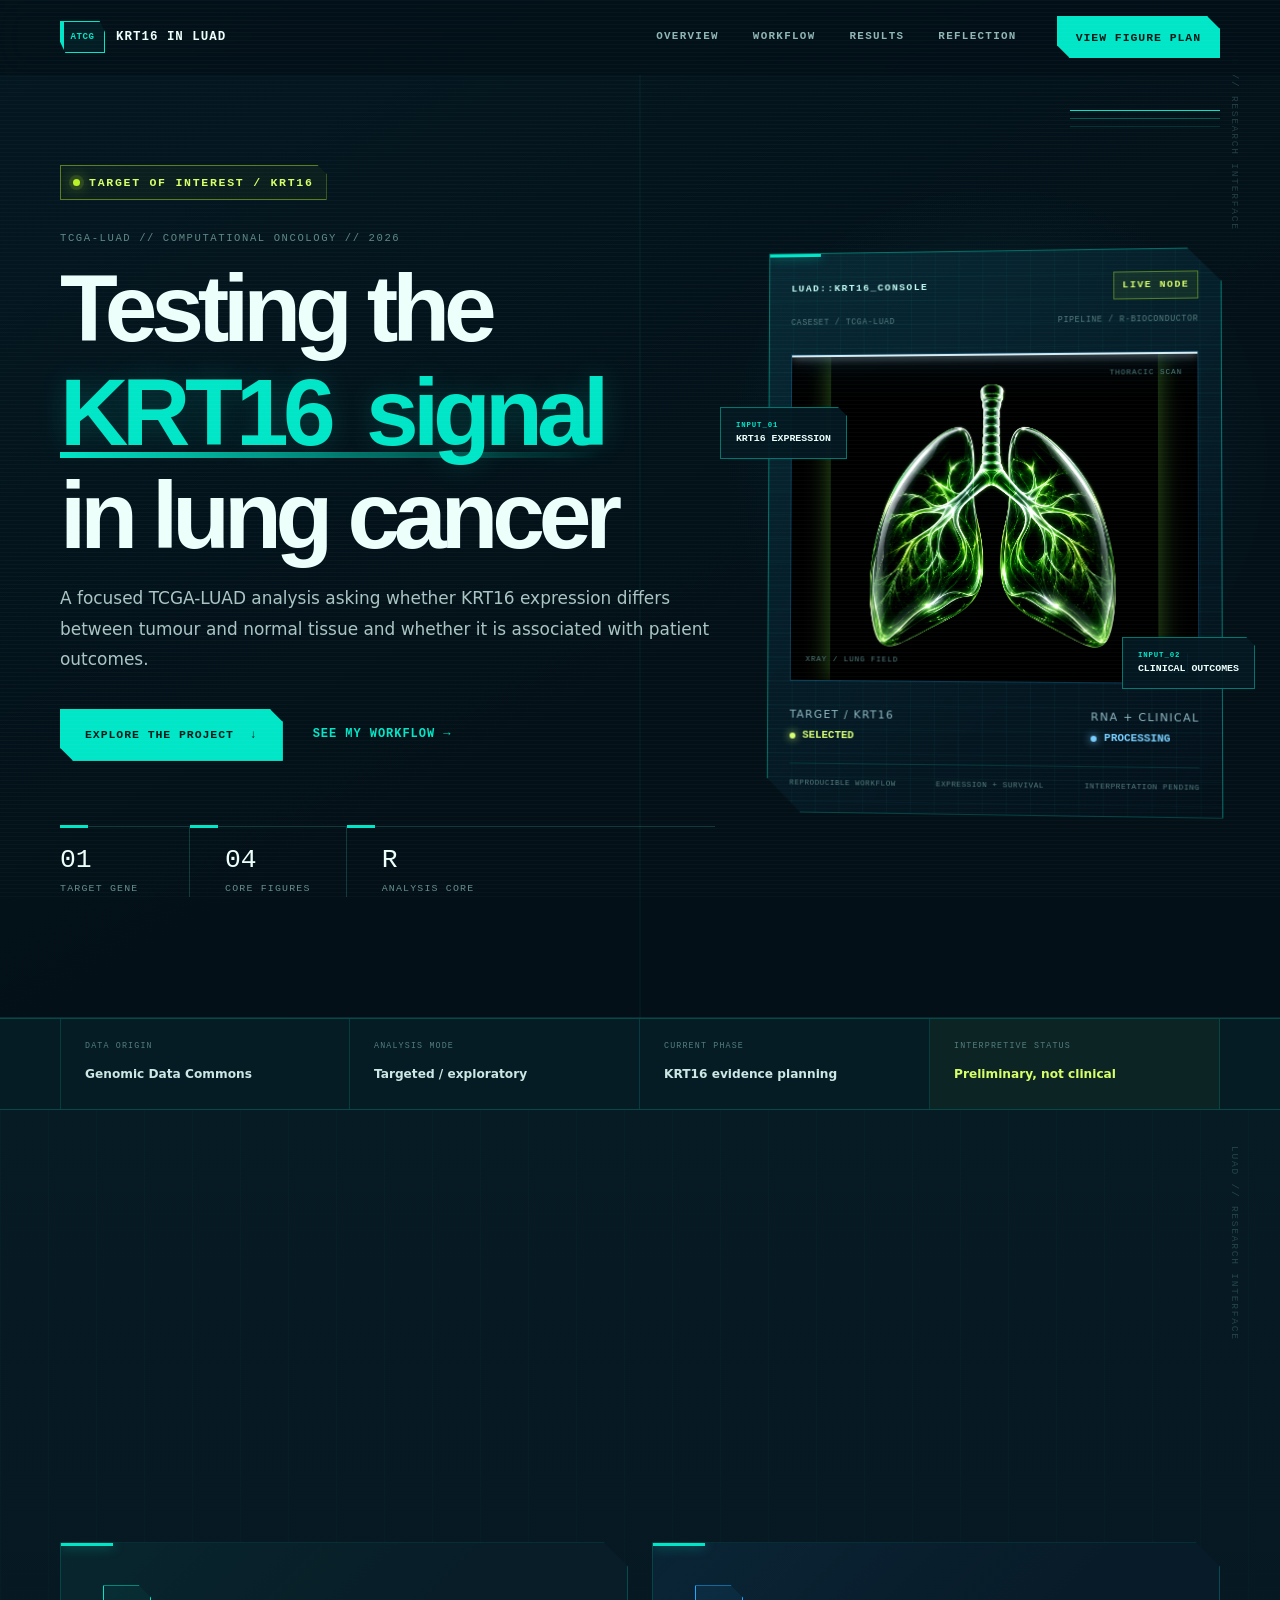
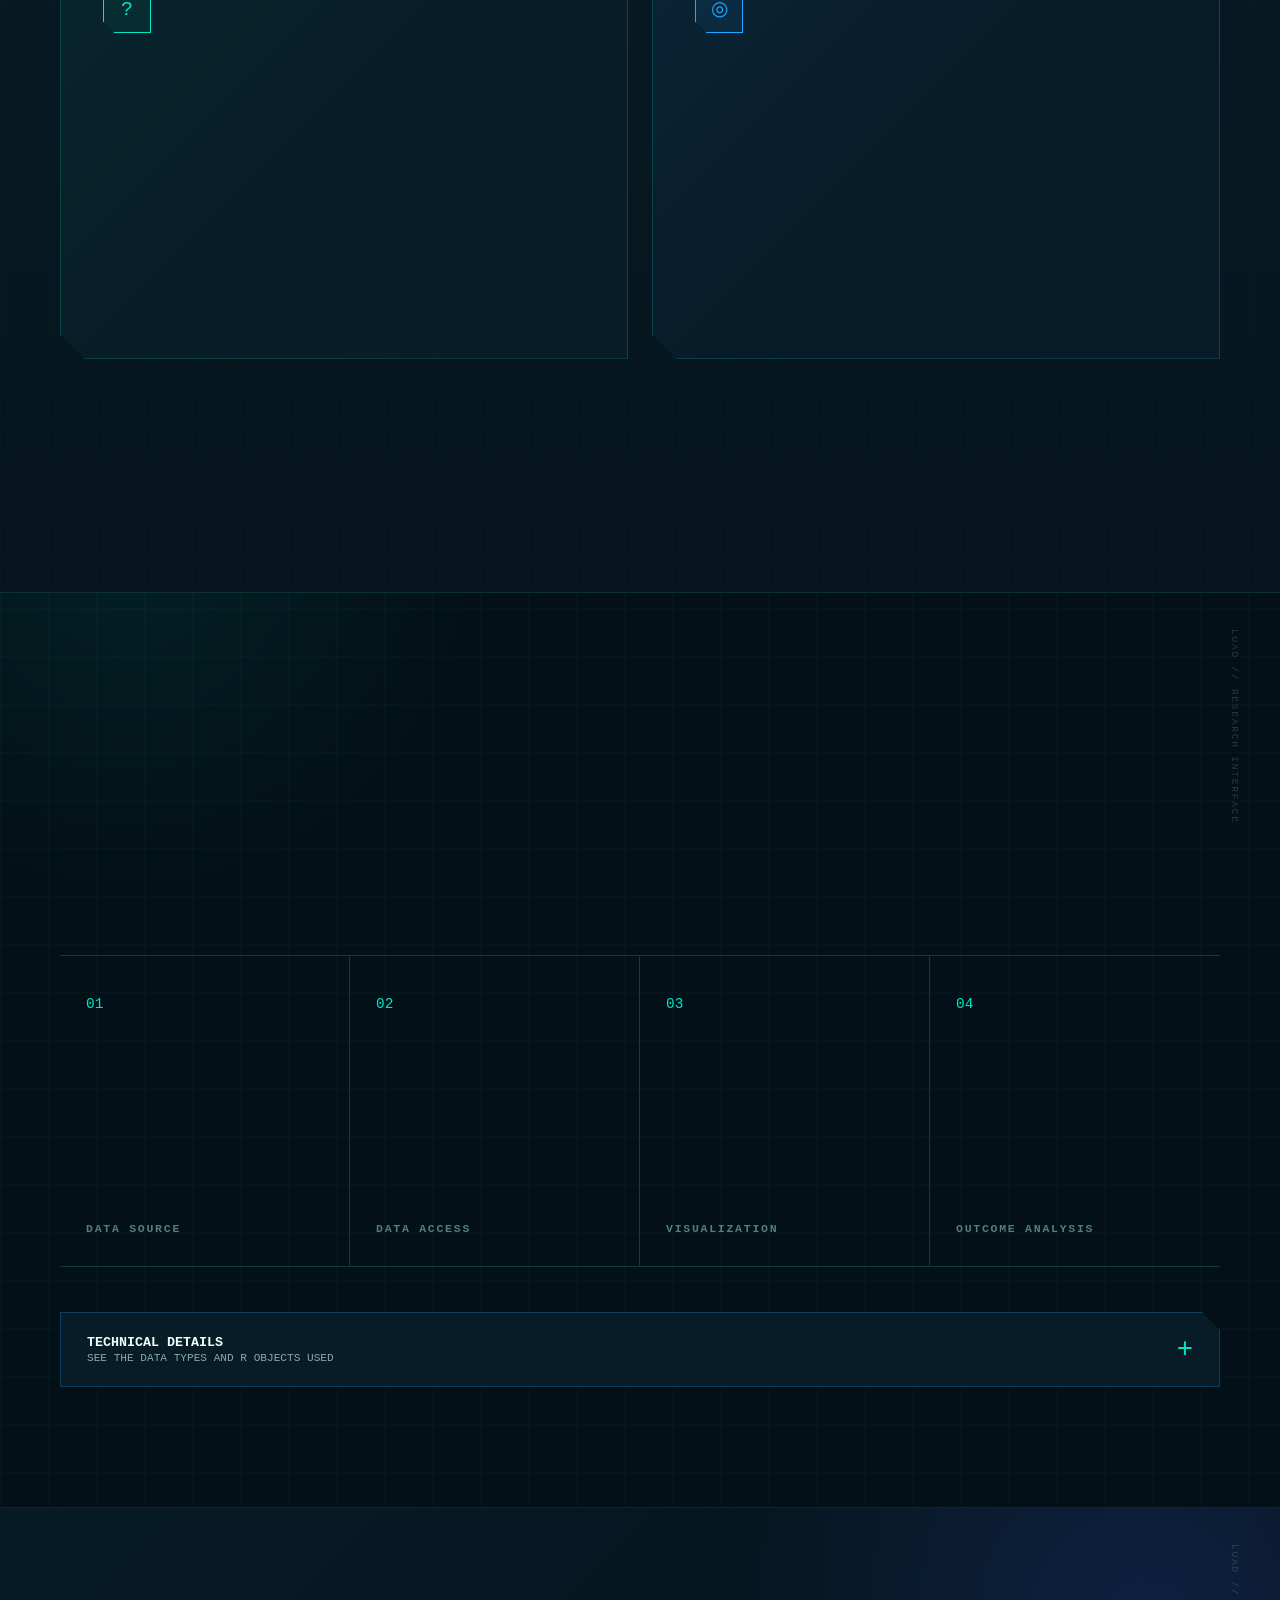
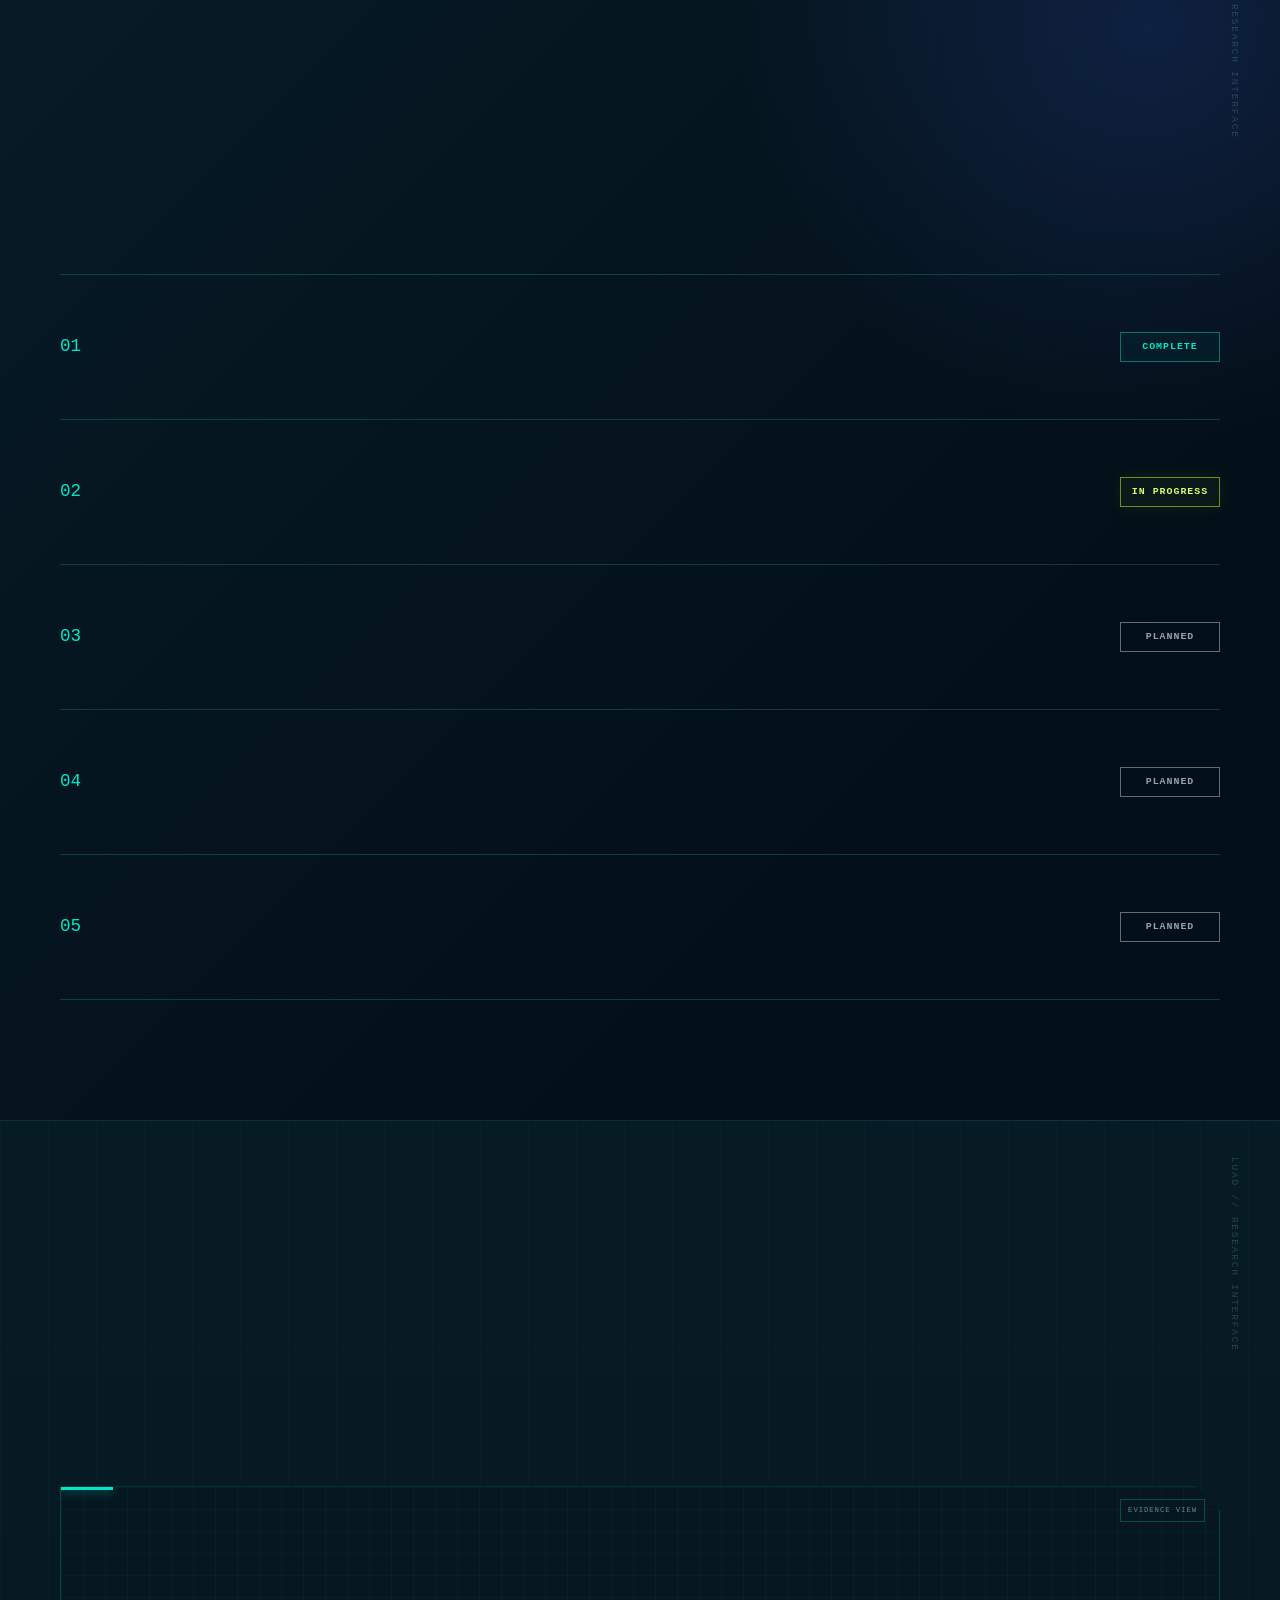
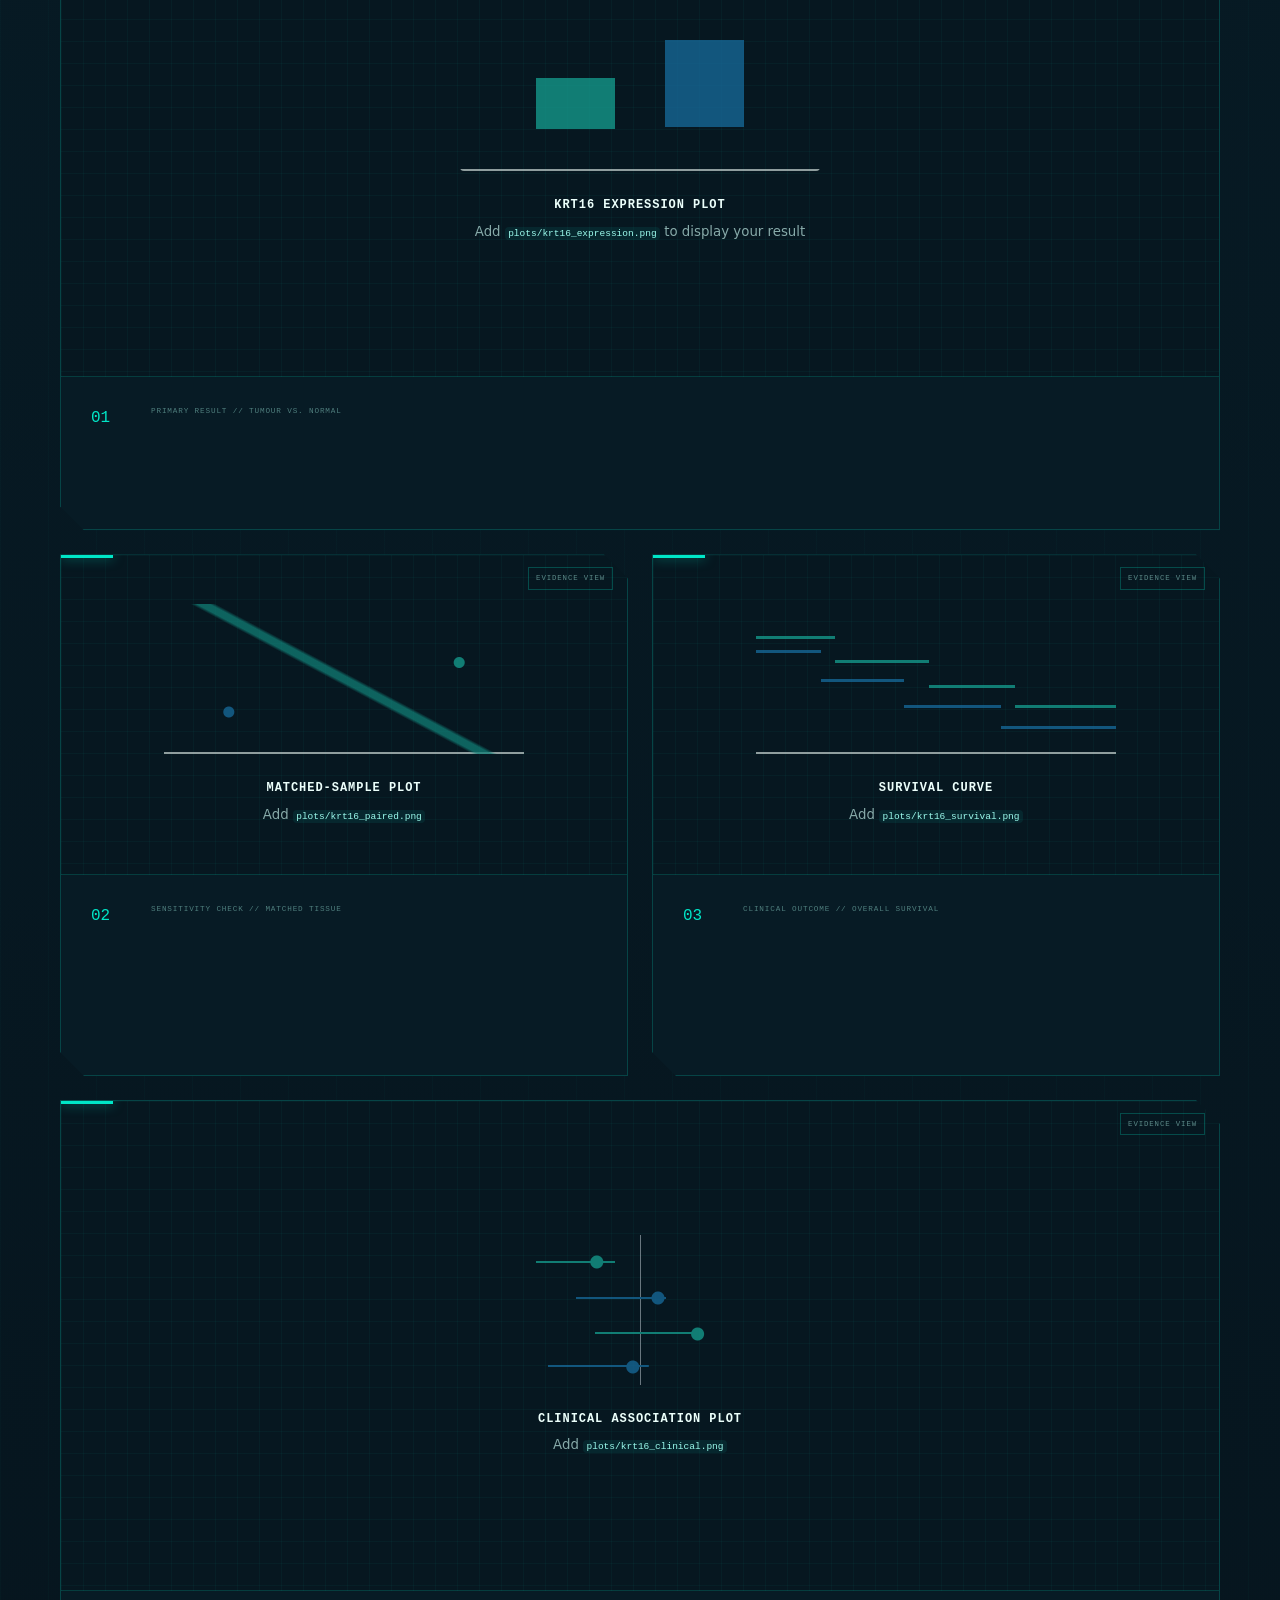
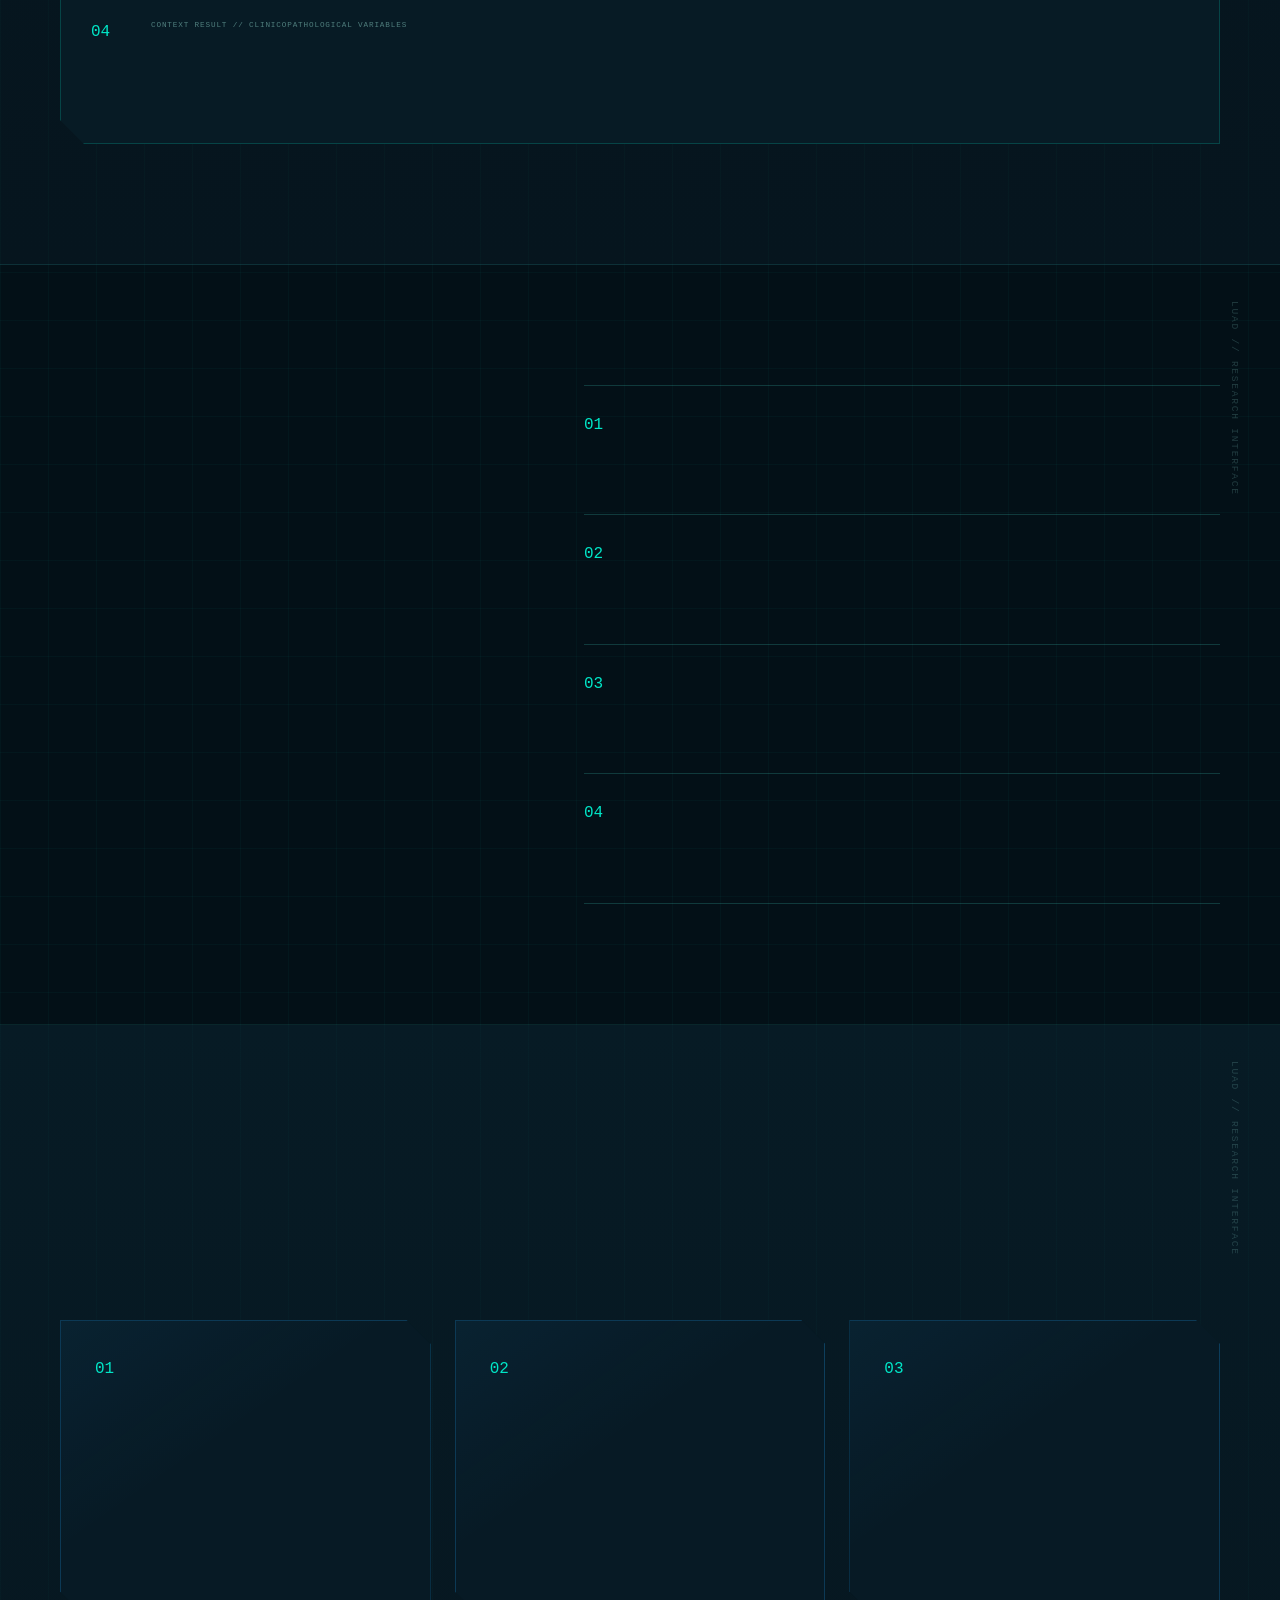
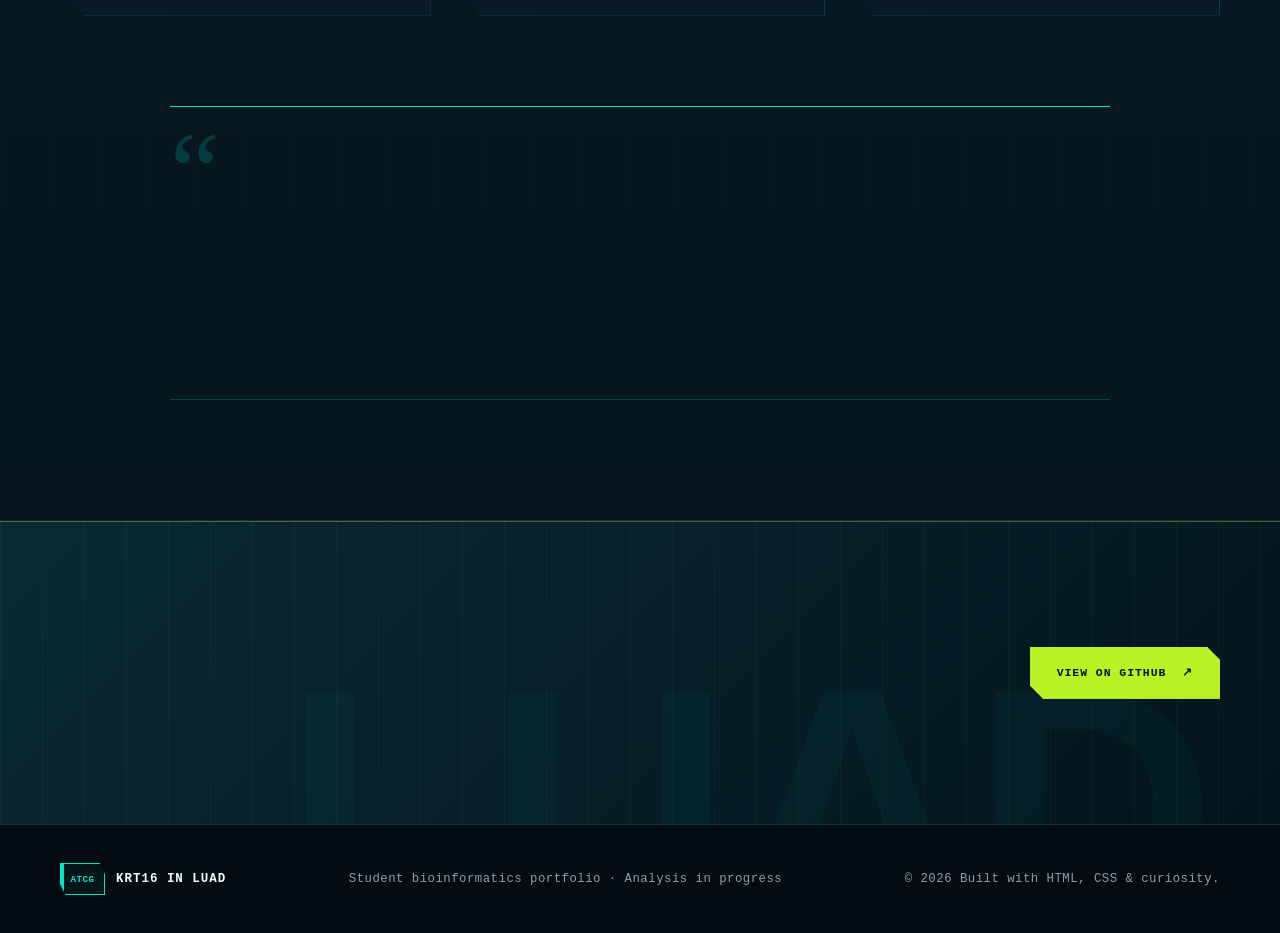
==== commit 1db148cc: "Refine portfolio animations and content" ====
--- a/index.html
+++ b/index.html
@@ -3,18 +3,18 @@
 <head>
   <meta charset="UTF-8">
   <meta name="viewport" content="width=device-width, initial-scale=1.0">
-  <meta name="description" content="A student bioinformatics portfolio project exploring mutations and RNA expression in TCGA-LUAD lung adenocarcinoma data.">
-  <title>Decoding LUAD | Bioinformatics Portfolio</title>
+  <meta name="description" content="A student bioinformatics project evaluating KRT16 expression and clinical relevance in TCGA-LUAD lung adenocarcinoma data.">
+  <title>KRT16 in LUAD | Bioinformatics Portfolio</title>
   <link rel="stylesheet" href="style.css">
   <script src="script.js" defer></script>
 </head>
 <body>
-  <div class="site-loader" role="status" aria-live="polite" aria-label="Loading Decoding LUAD">
+  <div class="site-loader" role="status" aria-live="polite" aria-label="Loading KRT16 in LUAD">
     <div class="loader-grid" aria-hidden="true"></div>
     <div class="loader-content">
       <div class="loader-brand" aria-hidden="true">
         <span class="loader-brand-mark">ATCG</span>
-        <span>DECODING LUAD</span>
+        <span>KRT16 // LUAD</span>
       </div>
       <p class="loader-code">SYSTEM_BOOT // RESEARCH NODE 2026</p>
       <h2 class="loader-title">Welcome to the <span>analysis.</span></h2>
@@ -36,9 +36,9 @@
 
   <header class="site-header">
     <nav class="nav container" aria-label="Main navigation">
-      <a class="brand" href="#home" aria-label="Decoding LUAD home">
+      <a class="brand" href="#home" aria-label="KRT16 in LUAD home">
         <span class="brand-mark" aria-hidden="true">ATCG</span>
-        <span>Decoding LUAD</span>
+        <span>KRT16 in LUAD</span>
       </a>
 
       <button class="menu-button" type="button" aria-expanded="false" aria-controls="nav-links">
@@ -53,7 +53,7 @@
         <a href="#reflection">Reflection</a>
       </div>
 
-      <a class="button button-small nav-cta" href="#contact">View project</a>
+      <a class="button button-small nav-cta" href="#results">View figure plan</a>
     </nav>
   </header>
 
@@ -64,31 +64,31 @@
       <div class="hero-glow hero-glow-two"></div>
       <div class="container hero-grid">
         <div class="hero-copy">
-          <div class="eyebrow"><span class="status-dot"></span> Research node / active analysis</div>
+          <div class="eyebrow"><span class="status-dot"></span> Target of interest / KRT16</div>
           <p class="hero-kicker">TCGA-LUAD // COMPUTATIONAL ONCOLOGY // 2026</p>
           <h1>
-            Mapping the
-            <span class="wave-text" aria-label="genomic signals">
+            Testing the
+            <span class="wave-text" aria-label="KRT16 signal">
               <span class="wave-word" aria-hidden="true">
-                <span class="wave-letter" style="--wave-index: 0">g</span><span class="wave-letter" style="--wave-index: 1">e</span><span class="wave-letter" style="--wave-index: 2">n</span><span class="wave-letter" style="--wave-index: 3">o</span><span class="wave-letter" style="--wave-index: 4">m</span><span class="wave-letter" style="--wave-index: 5">i</span><span class="wave-letter" style="--wave-index: 6">c</span>
+                <span class="wave-letter" style="--wave-index: 0">K</span><span class="wave-letter" style="--wave-index: 1">R</span><span class="wave-letter" style="--wave-index: 2">T</span><span class="wave-letter" style="--wave-index: 3">1</span><span class="wave-letter" style="--wave-index: 4">6</span>
               </span>
               <span class="wave-word" aria-hidden="true">
-                <span class="wave-letter" style="--wave-index: 7">s</span><span class="wave-letter" style="--wave-index: 8">i</span><span class="wave-letter" style="--wave-index: 9">g</span><span class="wave-letter" style="--wave-index: 10">n</span><span class="wave-letter" style="--wave-index: 11">a</span><span class="wave-letter" style="--wave-index: 12">l</span><span class="wave-letter" style="--wave-index: 13">s</span>
+                <span class="wave-letter" style="--wave-index: 5">s</span><span class="wave-letter" style="--wave-index: 6">i</span><span class="wave-letter" style="--wave-index: 7">g</span><span class="wave-letter" style="--wave-index: 8">n</span><span class="wave-letter" style="--wave-index: 9">a</span><span class="wave-letter" style="--wave-index: 10">l</span>
               </span>
             </span>
-            of lung cancer
+            <br>in lung cancer
           </h1>
           <p class="hero-summary">
-            A student-led bioinformatics project using TCGA-LUAD data to investigate
-            mutation patterns and prepare RNA-seq data for future analysis.
+            A focused TCGA-LUAD analysis asking whether KRT16 expression differs
+            between tumour and normal tissue and whether it is associated with patient outcomes.
           </p>
           <div class="hero-actions">
             <a class="button" href="#overview">Explore the project <span aria-hidden="true">↓</span></a>
             <a class="text-link" href="#workflow">See my workflow <span aria-hidden="true">→</span></a>
           </div>
           <dl class="hero-stats" aria-label="Project highlights">
-            <div><dt>02</dt><dd>data streams</dd></div>
-            <div><dt>03</dt><dd>evidence views</dd></div>
+            <div><dt>01</dt><dd>target gene</dd></div>
+            <div><dt>04</dt><dd>core figures</dd></div>
             <div><dt>R</dt><dd>analysis core</dd></div>
           </dl>
         </div>
@@ -97,7 +97,7 @@
         <div class="hero-visual" aria-hidden="true">
           <div class="data-card">
             <div class="data-card-top">
-              <span>LUAD::GENOMIC_CONSOLE</span>
+              <span>LUAD::KRT16_CONSOLE</span>
               <span class="live-label">LIVE NODE</span>
             </div>
             <div class="console-meta">
@@ -109,24 +109,24 @@
               <span class="scan-label label-b">XRAY / LUNG FIELD</span>
               <span class="scan-line"></span>
               <div class="lung-scan-visual" role="img" aria-label="Lungs changing from healthy green to red as they are scanned">
-                <img class="lung-scan-image lung-green" src="green_lung.png" alt="">
+                <img class="lung-scan-image lung-green" src="green_lung.png" alt="" draggable="false">
                 <div class="lung-red-reveal">
-                  <img class="lung-scan-image lung-red" src="red_lung.png" alt="">
+                  <img class="lung-scan-image lung-red" src="red_lung.png" alt="" draggable="false">
                 </div>
               </div>
             </div>
             <div class="data-card-bottom">
-              <div><span>SNV / MAF</span><strong><i></i> Prepared</strong></div>
-              <div><span>RNA-SEQ</span><strong class="processing"><i></i> Processing</strong></div>
+              <div><span>TARGET / KRT16</span><strong><i></i> Selected</strong></div>
+              <div><span>RNA + CLINICAL</span><strong class="processing"><i></i> Processing</strong></div>
             </div>
             <div class="console-readout">
               <span>REPRODUCIBLE WORKFLOW</span>
-              <span>DESCRIPTIVE ANALYSIS</span>
+              <span>EXPRESSION + SURVIVAL</span>
               <span>INTERPRETATION PENDING</span>
             </div>
           </div>
-          <div class="floating-tag tag-one"><small>INPUT_01</small> MAF files</div>
-          <div class="floating-tag tag-two"><small>INPUT_02</small> Gene expression</div>
+          <div class="floating-tag tag-one"><small>INPUT_01</small> KRT16 expression</div>
+          <div class="floating-tag tag-two"><small>INPUT_02</small> Clinical outcomes</div>
         </div>
       </div>
     </section>
@@ -134,8 +134,8 @@
     <aside class="research-rail" aria-label="Current research status">
       <div class="container research-rail-inner">
         <div><span>DATA ORIGIN</span><strong>Genomic Data Commons</strong></div>
-        <div><span>ANALYSIS MODE</span><strong>Descriptive / exploratory</strong></div>
-        <div><span>CURRENT PHASE</span><strong>RNA matrix preparation</strong></div>
+        <div><span>ANALYSIS MODE</span><strong>Targeted / exploratory</strong></div>
+        <div><span>CURRENT PHASE</span><strong>KRT16 evidence planning</strong></div>
         <div class="rail-caution"><span>INTERPRETIVE STATUS</span><strong>Preliminary, not clinical</strong></div>
       </div>
     </aside>
@@ -145,12 +145,12 @@
         <div class="section-heading">
           <div>
             <p class="section-number">01 / PROJECT OVERVIEW</p>
-            <h2>Learning by working with real cancer genomics data.</h2>
+            <h2>One target, tested with several lines of evidence.</h2>
           </div>
           <p>
-            This project is my introduction to computational cancer research. I am
-            learning how raw public data can be transformed into clear, reproducible
-            evidence through code.
+            This project focuses on KRT16. The analysis will first establish its
+            expression pattern, then test whether that pattern is connected to
+            survival or clinical characteristics in the TCGA-LUAD cohort.
           </p>
         </div>
 
@@ -158,29 +158,29 @@
           <article class="feature-card question-card">
             <span class="card-icon" aria-hidden="true">?</span>
             <p class="card-label">RESEARCH QUESTION</p>
-            <h3>What mutation patterns appear in TCGA lung adenocarcinoma samples?</h3>
+            <h3>Is KRT16 altered in LUAD, and does its expression have clinical relevance?</h3>
             <p>
-              I am exploring which genes are frequently mutated, what types of
-              nucleotide changes occur, and how these patterns could guide later
-              comparisons with RNA expression.
+              I will compare KRT16 RNA expression between tumour and normal tissue,
+              evaluate patient survival, and examine associations with available
+              clinicopathological variables.
             </p>
           </article>
 
           <article class="feature-card importance-card">
             <span class="card-icon" aria-hidden="true">◎</span>
             <p class="card-label">WHY IT MATTERS</p>
-            <h3>LUAD is common, complex, and shaped by genomic changes.</h3>
+            <h3>A convincing target story needs more than one significant plot.</h3>
             <p>
-              Lung adenocarcinoma is a major subtype of lung cancer. Studying its
-              molecular data helps researchers describe tumour biology and form
-              better questions for future investigation.
+              Expression, effect size, survival, and clinical context answer different
+              questions. Together they show whether KRT16 is simply detectable or is
+              worth deeper biological investigation.
             </p>
           </article>
         </div>
 
         <div class="in-progress-note">
           <span aria-hidden="true">!</span>
-          <p><strong>A work in progress:</strong> This website documents my current process, not a finished scientific study. Results may change as I learn, check my code, and continue the analysis.</p>
+          <p><strong>A work in progress:</strong> KRT16 is a research target, not a validated biomarker. Associations in this retrospective cohort will not establish causation or clinical utility.</p>
         </div>
       </div>
     </section>
@@ -209,15 +209,15 @@
           </article>
           <article class="tool-card">
             <span class="tool-number">03</span>
-            <h3>maftools</h3>
-            <p>An R package for reading Mutation Annotation Format files and creating summaries of cancer mutations.</p>
-            <span class="tool-type">ANALYSIS</span>
+            <h3>ggplot2</h3>
+            <p>An R package used to build clear expression and clinical-association figures with individual data points.</p>
+            <span class="tool-type">VISUALIZATION</span>
           </article>
           <article class="tool-card">
             <span class="tool-number">04</span>
-            <h3>R &amp; Bioconductor</h3>
-            <p>The programming language and software ecosystem supporting the full data preparation and analysis process.</p>
-            <span class="tool-type">ENVIRONMENT</span>
+            <h3>survival</h3>
+            <p>An R package used for Kaplan-Meier estimates and Cox proportional-hazards models.</p>
+            <span class="tool-type">OUTCOME ANALYSIS</span>
           </article>
         </div>
 
@@ -228,16 +228,16 @@
           </button>
           <div class="technical-details" id="technical-details" hidden>
             <div>
-              <h3>Mutation data</h3>
-              <p>Simple Nucleotide Variation data is prepared as MAF data, then loaded with <code>read.maf()</code> for summary and visualization.</p>
+              <h3>Cohort and quality control</h3>
+              <p>Confirm tumour and normal sample counts, unique patients, metadata completeness, and the distribution of normalized KRT16 expression.</p>
             </div>
             <div>
               <h3>Expression data</h3>
-              <p>Gene expression quantification is collected for Primary Tumor and Solid Tissue Normal samples, then organized into an expression matrix.</p>
+              <p>Extract normalized KRT16 values for Primary Tumor and Solid Tissue Normal samples. Keep paired and unpaired comparisons clearly separated.</p>
             </div>
             <div>
-              <h3>Current scope</h3>
-              <p>The workflow currently focuses on data access, quality checks, mutation summaries, and expression matrix preparation.</p>
+              <h3>Clinical endpoints</h3>
+              <p>Join one expression value per patient to overall-survival time and status. Report the expression-group rule before calculating survival differences.</p>
             </div>
           </div>
         </div>
@@ -249,35 +249,35 @@
         <div class="section-heading dark-heading">
           <div>
             <p class="section-number">03 / ANALYSIS WORKFLOW</p>
-            <h2>From a public data portal to interpretable plots.</h2>
-          </div>
-          <p>Each stage is written in R so I can repeat the process, identify mistakes, and add new analyses as the project develops.</p>
+            <h2>From a target name to a defensible result.</h2>
+          </div>
+          <p>Each figure answers one question and includes the sample size, statistical test, effect estimate, and uncertainty needed for interpretation.</p>
         </div>
 
         <ol class="workflow-list">
           <li>
             <span class="workflow-number">01</span>
-            <div><h3>Query &amp; download</h3><p>Connect to the GDC and request TCGA-LUAD mutation and RNA-seq data with TCGAbiolinks.</p></div>
+            <div><h3>Build the analysis cohort</h3><p>Download TCGA-LUAD RNA-seq and clinical data, verify sample types, and keep one defined record per patient for survival analysis.</p></div>
             <span class="workflow-status complete">COMPLETE</span>
           </li>
           <li>
             <span class="workflow-number">02</span>
-            <div><h3>Prepare SNV data</h3><p>Organize Simple Nucleotide Variation records and read the MAF data using maftools.</p></div>
-            <span class="workflow-status complete">COMPLETE</span>
+            <div><h3>Extract and check KRT16</h3><p>Confirm the gene identifier, normalization method, missing values, outliers, and tumour/normal sample counts.</p></div>
+            <span class="workflow-status current">IN PROGRESS</span>
           </li>
           <li>
             <span class="workflow-number">03</span>
-            <div><h3>Visualize mutations</h3><p>Create a MAF summary, top-gene oncoplot, and transition/transversion plot.</p></div>
-            <span class="workflow-status complete">COMPLETE</span>
+            <div><h3>Test differential expression</h3><p>Create an expression box/violin plot and, when matched samples exist, a paired tumour-normal plot with effect size and confidence interval.</p></div>
+            <span class="workflow-status planned">PLANNED</span>
           </li>
           <li>
             <span class="workflow-number">04</span>
-            <div><h3>Prepare RNA expression</h3><p>Build a matrix containing Primary Tumor and Solid Tissue Normal samples.</p></div>
-            <span class="workflow-status current">IN PROGRESS</span>
+            <div><h3>Evaluate survival</h3><p>Draw a Kaplan-Meier curve with numbers at risk, log-rank p-value, and a Cox hazard ratio with 95% confidence interval.</p></div>
+            <span class="workflow-status planned">PLANNED</span>
           </li>
           <li>
             <span class="workflow-number">05</span>
-            <div><h3>Compare &amp; interpret</h3><p>Plan careful expression comparisons and connect findings to biological context.</p></div>
+            <div><h3>Add clinical context</h3><p>Test KRT16 against stage or other prespecified variables, then summarize strengths, limitations, and the next validation step.</p></div>
             <span class="workflow-status planned">PLANNED</span>
           </li>
         </ol>
@@ -288,50 +288,62 @@
       <div class="container">
         <div class="section-heading">
           <div>
-            <p class="section-number">04 / CURRENT RESULTS</p>
-            <h2>Visual checks of the mutation landscape.</h2>
+            <p class="section-number">04 / RESULTS TO PREPARE</p>
+            <h2>Four figures for the KRT16 presentation.</h2>
           </div>
           <p>
-            These plots summarize the downloaded mutation data. They are descriptive
-            starting points, not final conclusions about causes or treatment.
+            Prepare these outputs in this order. A non-significant result is still a
+            result: report the estimate and uncertainty instead of selecting only favourable findings.
           </p>
         </div>
 
         <div class="plots-grid">
           <article class="plot-card plot-card-wide">
             <div class="plot-image">
-              <img src="plots/oncoplot.png" alt="Oncoplot showing the most frequently mutated genes in TCGA-LUAD" loading="lazy">
+              <img src="plots/krt16_expression.png" alt="KRT16 expression in TCGA-LUAD tumour and normal tissue" loading="lazy">
               <div class="image-placeholder">
-                <span class="placeholder-chart oncoplot-preview" aria-hidden="true"></span>
-                <strong>Oncoplot preview</strong>
-                <small>Add <code>plots/oncoplot.png</code> to display your result</small>
+                <span class="placeholder-chart expression-preview" aria-hidden="true"></span>
+                <strong>KRT16 expression plot</strong>
+                <small>Add <code>plots/krt16_expression.png</code> to display your result</small>
               </div>
             </div>
-            <div class="plot-caption"><span>01</span><div><small>DESCRIPTIVE OUTPUT // SAMPLE-LEVEL VIEW</small><h3>Top mutated genes</h3><p>Shows how frequently selected genes are altered across individual tumour samples.</p></div></div>
+            <div class="plot-caption"><span>01</span><div><small>PRIMARY RESULT // TUMOUR VS. NORMAL</small><h3>KRT16 expression box/violin plot</h3><p>Show individual samples, group medians, sample counts, the test used, p-value, and an effect size with 95% confidence interval. Use a paired plot as a companion result if matched tissue is available.</p></div></div>
           </article>
 
           <article class="plot-card">
             <div class="plot-image">
-              <img src="plots/maf_summary.png" alt="MAF summary plot for TCGA-LUAD mutation data" loading="lazy">
+              <img src="plots/krt16_paired.png" alt="Paired KRT16 expression in matched TCGA-LUAD tumour and normal samples" loading="lazy">
               <div class="image-placeholder">
-                <span class="placeholder-chart bars-preview" aria-hidden="true"></span>
-                <strong>MAF summary preview</strong>
-                <small>Add <code>plots/maf_summary.png</code></small>
+                <span class="placeholder-chart paired-preview" aria-hidden="true"></span>
+                <strong>Matched-sample plot</strong>
+                <small>Add <code>plots/krt16_paired.png</code></small>
               </div>
             </div>
-            <div class="plot-caption"><span>02</span><div><small>DESCRIPTIVE OUTPUT // DATA OVERVIEW</small><h3>Mutation summary</h3><p>An overview of variant classifications, types, and sample mutation counts.</p></div></div>
+            <div class="plot-caption"><span>02</span><div><small>SENSITIVITY CHECK // MATCHED TISSUE</small><h3>Paired tumour-normal expression</h3><p>Connect samples from the same patient and report the paired-sample count, paired test, effect estimate, confidence interval, and p-value.</p></div></div>
           </article>
 
           <article class="plot-card">
             <div class="plot-image">
-              <img src="plots/titv.png" alt="Transition and transversion plot for TCGA-LUAD mutations" loading="lazy">
+              <img src="plots/krt16_survival.png" alt="Kaplan-Meier overall survival curves by KRT16 expression group" loading="lazy">
               <div class="image-placeholder">
-                <span class="placeholder-chart titv-preview" aria-hidden="true"></span>
-                <strong>Ti/Tv preview</strong>
-                <small>Add <code>plots/titv.png</code></small>
+                <span class="placeholder-chart survival-preview" aria-hidden="true"></span>
+                <strong>Survival curve</strong>
+                <small>Add <code>plots/krt16_survival.png</code></small>
               </div>
             </div>
-            <div class="plot-caption"><span>03</span><div><small>DESCRIPTIVE OUTPUT // VARIANT CLASS</small><h3>Transitions &amp; transversions</h3><p>Groups single-nucleotide changes by their substitution categories.</p></div></div>
+            <div class="plot-caption"><span>03</span><div><small>CLINICAL OUTCOME // OVERALL SURVIVAL</small><h3>Kaplan-Meier survival curve</h3><p>Show the prespecified high/low rule, number at risk, events, log-rank p-value, and Cox hazard ratio with 95% confidence interval. Also model continuous KRT16 to avoid relying only on a cutoff.</p></div></div>
+          </article>
+
+          <article class="plot-card plot-card-wide">
+            <div class="plot-image">
+              <img src="plots/krt16_clinical.png" alt="Association of KRT16 expression with clinical variables in TCGA-LUAD" loading="lazy">
+              <div class="image-placeholder">
+                <span class="placeholder-chart clinical-preview" aria-hidden="true"></span>
+                <strong>Clinical association plot</strong>
+                <small>Add <code>plots/krt16_clinical.png</code></small>
+              </div>
+            </div>
+            <div class="plot-caption"><span>04</span><div><small>CONTEXT RESULT // CLINICOPATHOLOGICAL VARIABLES</small><h3>KRT16 by stage or clinical group</h3><p>Compare prespecified groups with sample counts and effect estimates. If event counts allow, add an adjusted Cox forest plot including KRT16, age, sex, and stage; label exploratory multiple comparisons clearly.</p></div></div>
           </article>
         </div>
       </div>
@@ -340,15 +352,15 @@
     <section class="section" id="next-steps">
       <div class="container next-grid">
         <div>
-          <p class="section-number">05 / WHAT COMES NEXT</p>
-          <h2>The analysis is only at its starting point.</h2>
-          <p class="section-intro">My next goal is to move from data preparation toward a careful comparison of tumour and normal gene expression.</p>
+          <p class="section-number">05 / PRESENTATION CHECKLIST</p>
+          <h2>What every result slide should contain.</h2>
+          <p class="section-intro">Use the same cohort definition throughout and make each caption understandable without reading the analysis code.</p>
         </div>
         <ol class="next-list">
-          <li><span>01</span><div><h3>Check the expression matrix</h3><p>Review sample labels, missing values, and expression distributions before analysis.</p></div></li>
-          <li><span>02</span><div><h3>Explore tumour vs. normal expression</h3><p>Learn an appropriate differential expression workflow and visualize broad patterns.</p></div></li>
-          <li><span>03</span><div><h3>Connect mutation and expression findings</h3><p>Investigate whether selected genes from the mutation analysis are also interesting at the RNA level.</p></div></li>
-          <li><span>04</span><div><h3>Document limitations</h3><p>Record methodological choices, possible sources of bias, and questions that remain unanswered.</p></div></li>
+          <li><span>01</span><div><h3>Start with the cohort</h3><p>State the TCGA project, data type, inclusion rules, tumour/normal counts, number of unique patients, and missing-data handling.</p></div></li>
+          <li><span>02</span><div><h3>Label the statistics</h3><p>Name the test and expression scale; report n, effect size, 95% confidence interval, and exact p-value beside each main result.</p></div></li>
+          <li><span>03</span><div><h3>Keep survival reproducible</h3><p>Define the endpoint and cutoff before showing the curve. Include censoring, numbers at risk, events, follow-up context, and Cox model details.</p></div></li>
+          <li><span>04</span><div><h3>End with a restrained conclusion</h3><p>Separate association from causation, acknowledge retrospective TCGA and multiple-testing limitations, and propose independent-cohort validation.</p></div></li>
         </ol>
       </div>
     </section>
@@ -360,12 +372,12 @@
           <h2>What I have learned so far.</h2>
         </div>
         <div class="learning-grid">
-          <article><span>01</span><h3>Real data needs careful preparation.</h3><p>Downloading a dataset is only the beginning. File formats, sample types, and metadata all affect what an analysis can say.</p></article>
-          <article><span>02</span><h3>Visualization is part of analysis.</h3><p>Plots help me notice patterns and check whether my data processing produced sensible results.</p></article>
-          <article><span>03</span><h3>Reproducibility builds confidence.</h3><p>Writing each step in R makes it easier to retrace decisions, correct errors, and explain my process to others.</p></article>
+          <article><span>01</span><h3>Define the cohort before testing KRT16.</h3><p>Sample type, patient duplication, missing outcomes, and normalization choices all affect what the comparison can support.</p></article>
+          <article><span>02</span><h3>Effect size matters alongside significance.</h3><p>A p-value alone does not describe the magnitude, direction, precision, or practical importance of a KRT16 association.</p></article>
+          <article><span>03</span><h3>Validation is part of the conclusion.</h3><p>TCGA can generate evidence for a hypothesis, but an independent cohort and biological experiments are needed before stronger claims.</p></article>
         </div>
         <blockquote>
-          <p>“This project has taught me to be comfortable not knowing the answer yet, and to turn that uncertainty into a clear next question.”</p>
+          <p>“My goal is not to make every KRT16 result significant; it is to make every analysis clear, reproducible, and interpretable.”</p>
           <cite>— Student reflection</cite>
         </blockquote>
       </div>
@@ -375,8 +387,8 @@
       <div class="container contact-inner">
         <div>
           <p class="section-number">PROJECT NOTEBOOK</p>
-          <h2>Follow the analysis as it develops.</h2>
-          <p>Code, updates, and future results can be shared through the project repository.</p>
+          <h2>Follow the KRT16 analysis as it develops.</h2>
+          <p>Code, cohort definitions, statistical choices, and completed figures can be shared through the project repository.</p>
         </div>
         <!-- Replace the # below with your real GitHub repository URL. -->
         <a class="button button-light" href="#" aria-label="View this project on GitHub">
@@ -388,7 +400,7 @@
 
   <footer class="site-footer">
     <div class="container footer-inner">
-      <a class="brand footer-brand" href="#home"><span class="brand-mark">ATCG</span><span>Decoding LUAD</span></a>
+      <a class="brand footer-brand" href="#home"><span class="brand-mark">ATCG</span><span>KRT16 in LUAD</span></a>
       <p>Student bioinformatics portfolio · Analysis in progress</p>
       <p>&copy; <span id="current-year"></span> Built with HTML, CSS &amp; curiosity.</p>
     </div>
--- a/style.css
+++ b/style.css
@@ -89,6 +89,14 @@
   max-width: 100%;
 }
 
+.lung-scan-visual,
+.lung-scan-image {
+  pointer-events: none;
+  user-select: none;
+  -webkit-user-drag: none;
+  -webkit-user-select: none;
+}
+
 code {
   padding: 0.1em 0.35em;
   border-radius: 4px;
@@ -915,6 +923,50 @@
   border-radius: 50%;
   background: #f0f4f2;
   content: "";
+}
+
+.expression-preview {
+  background:
+    linear-gradient(#159f91, #159f91) 27% 58% / 22% 34% no-repeat,
+    linear-gradient(#082f3d, #082f3d) 27% 52% / 22% 2px no-repeat,
+    linear-gradient(#176b9d, #176b9d) 73% 30% / 22% 58% no-repeat,
+    linear-gradient(#082f3d, #082f3d) 73% 28% / 22% 2px no-repeat,
+    linear-gradient(#bdcac8, #bdcac8) left bottom / 100% 2px no-repeat;
+  border-radius: 4px;
+}
+
+.paired-preview {
+  background:
+    linear-gradient(28deg, transparent 48%, rgba(21, 159, 145, 0.75) 49% 51%, transparent 52%) 0 0 / 100% 100%,
+    radial-gradient(circle at 18% 72%, #176b9d 0 5px, transparent 6px),
+    radial-gradient(circle at 82% 39%, #159f91 0 5px, transparent 6px),
+    linear-gradient(#bdcac8, #bdcac8) left bottom / 100% 2px no-repeat;
+}
+
+.survival-preview {
+  background:
+    linear-gradient(to right, #159f91 0 22%, transparent 22%) 0 22% / 100% 3px no-repeat,
+    linear-gradient(to right, transparent 22%, #159f91 22% 48%, transparent 48%) 0 38% / 100% 3px no-repeat,
+    linear-gradient(to right, transparent 48%, #159f91 48% 72%, transparent 72%) 0 55% / 100% 3px no-repeat,
+    linear-gradient(to right, transparent 72%, #159f91 72%) 0 69% / 100% 3px no-repeat,
+    linear-gradient(to right, #176b9d 0 18%, transparent 18%) 0 31% / 100% 3px no-repeat,
+    linear-gradient(to right, transparent 18%, #176b9d 18% 41%, transparent 41%) 0 51% / 100% 3px no-repeat,
+    linear-gradient(to right, transparent 41%, #176b9d 41% 68%, transparent 68%) 0 69% / 100% 3px no-repeat,
+    linear-gradient(to right, transparent 68%, #176b9d 68%) 0 83% / 100% 3px no-repeat,
+    linear-gradient(#bdcac8, #bdcac8) left bottom / 100% 2px no-repeat;
+}
+
+.clinical-preview {
+  background:
+    radial-gradient(circle at 38% 18%, #159f91 0 6px, transparent 7px),
+    radial-gradient(circle at 55% 42%, #176b9d 0 6px, transparent 7px),
+    radial-gradient(circle at 66% 66%, #159f91 0 6px, transparent 7px),
+    radial-gradient(circle at 48% 88%, #176b9d 0 6px, transparent 7px),
+    linear-gradient(#159f91, #159f91) 27% 18% / 22% 2px no-repeat,
+    linear-gradient(#176b9d, #176b9d) 43% 42% / 25% 2px no-repeat,
+    linear-gradient(#159f91, #159f91) 52% 66% / 28% 2px no-repeat,
+    linear-gradient(#176b9d, #176b9d) 34% 88% / 28% 2px no-repeat,
+    linear-gradient(#8a989f, #8a989f) 50% 0 / 1px 100% no-repeat;
 }
 
 .plot-caption {
@@ -1662,6 +1714,8 @@
   animation: genomic-letter-wave 1.8s ease-in-out infinite;
   animation-delay: calc(var(--wave-index) * -90ms);
   will-change: transform;
+  margin-top: 0.18em;
+  margin-bottom: 0.18em;
 }
 
 @keyframes genomic-letter-wave {
@@ -2730,6 +2784,76 @@
   body.motion-ready .reveal-target.is-visible {
     opacity: 1;
     transform: translateY(0);
+  }
+
+  body.motion-ready .water-reveal {
+    position: relative;
+    overflow: hidden;
+    opacity: 0;
+    clip-path: inset(0 100% 0 0 round 2px);
+    filter: blur(8px);
+    transform: translate3d(-56px, 14px, 0) skewX(-2deg);
+    transition:
+      opacity 0.75s ease var(--reveal-delay, 0ms),
+      clip-path 1s cubic-bezier(0.19, 1, 0.22, 1) var(--reveal-delay, 0ms),
+      filter 0.9s ease var(--reveal-delay, 0ms),
+      transform 0.9s cubic-bezier(0.19, 1, 0.22, 1) var(--reveal-delay, 0ms);
+    will-change: opacity, clip-path, filter, transform;
+  }
+
+  body.motion-ready h2.water-reveal,
+  body.motion-ready h3.water-reveal,
+  body.motion-ready p.water-reveal,
+  body.motion-ready blockquote cite.water-reveal {
+    width: fit-content;
+    max-width: 100%;
+  }
+
+  body.motion-ready .water-reveal::after {
+    position: absolute;
+    inset: -16% -45%;
+    z-index: 1;
+    background:
+      radial-gradient(circle at 22% 50%, rgba(0, 230, 199, 0.34), transparent 19%),
+      radial-gradient(circle at 43% 45%, rgba(185, 242, 39, 0.22), transparent 15%),
+      linear-gradient(90deg, transparent 0 24%, rgba(0, 230, 199, 0.28) 38%, rgba(255, 255, 255, 0.5) 50%, rgba(33, 169, 255, 0.2) 60%, transparent 76%);
+    content: "";
+    mix-blend-mode: screen;
+    opacity: 0;
+    pointer-events: none;
+    transform: translateX(-62%) scaleX(0.7);
+  }
+
+  body.motion-ready .water-reveal.is-visible {
+    opacity: 1;
+    clip-path: inset(0 0 0 0 round 2px);
+    filter: blur(0);
+    transform: translate3d(0, 0, 0) skewX(0);
+  }
+
+  body.motion-ready .water-reveal.is-visible::after {
+    animation: water-text-wash 1.05s cubic-bezier(0.19, 1, 0.22, 1) var(--reveal-delay, 0ms) both;
+  }
+
+}
+
+@keyframes water-text-wash {
+  0% {
+    opacity: 0;
+    transform: translateX(-62%) scaleX(0.7);
+  }
+
+  18% {
+    opacity: 0.72;
+  }
+
+  62% {
+    opacity: 0.4;
+  }
+
+  100% {
+    opacity: 0;
+    transform: translateX(62%) scaleX(1.12);
   }
 }
 
@@ -2899,6 +3023,50 @@
   }
 }
 
+/* Directional stream that travels with left-to-right section reveals. */
+.water-splash--entrance {
+  z-index: 95;
+}
+
+.water-splash--entrance .water-droplet,
+.water-splash--entrance .water-droplet:nth-of-type(3n) {
+  top: var(--flow-y);
+  left: 0;
+  width: var(--flow-width);
+  height: var(--flow-height);
+  border-width: 1.2px;
+  border-radius: 58% 42% 54% 46% / 50%;
+  transform: translate3d(-4px, 0, 0) scaleX(0.3) scaleY(0.8);
+  animation: water-droplet-flow var(--flow-duration) cubic-bezier(0.19, 0.72, 0.22, 1) forwards;
+  animation-delay: var(--flow-delay);
+}
+
+@keyframes water-droplet-flow {
+  0% {
+    opacity: 0;
+    transform: translate3d(-4px, 0, 0) scaleX(0.3) scaleY(0.8);
+  }
+
+  18% {
+    opacity: 0.88;
+  }
+
+  48% {
+    opacity: 0.82;
+    transform: translate3d(calc(var(--flow-distance) * 0.42), var(--flow-curve-y), 0) scaleX(var(--flow-stretch)) scaleY(1);
+  }
+
+  76% {
+    opacity: 0.62;
+    transform: translate3d(calc(var(--flow-distance) * 0.78), var(--flow-late-y), 0) scaleX(calc(var(--flow-stretch) * 1.08)) scaleY(0.86);
+  }
+
+  100% {
+    opacity: 0;
+    transform: translate3d(var(--flow-distance), var(--flow-end-y), 0) scaleX(calc(var(--flow-stretch) * 1.18)) scaleY(0.58);
+  }
+}
+
 @media (prefers-reduced-motion: reduce) {
   .water-droplet {
     display: none;
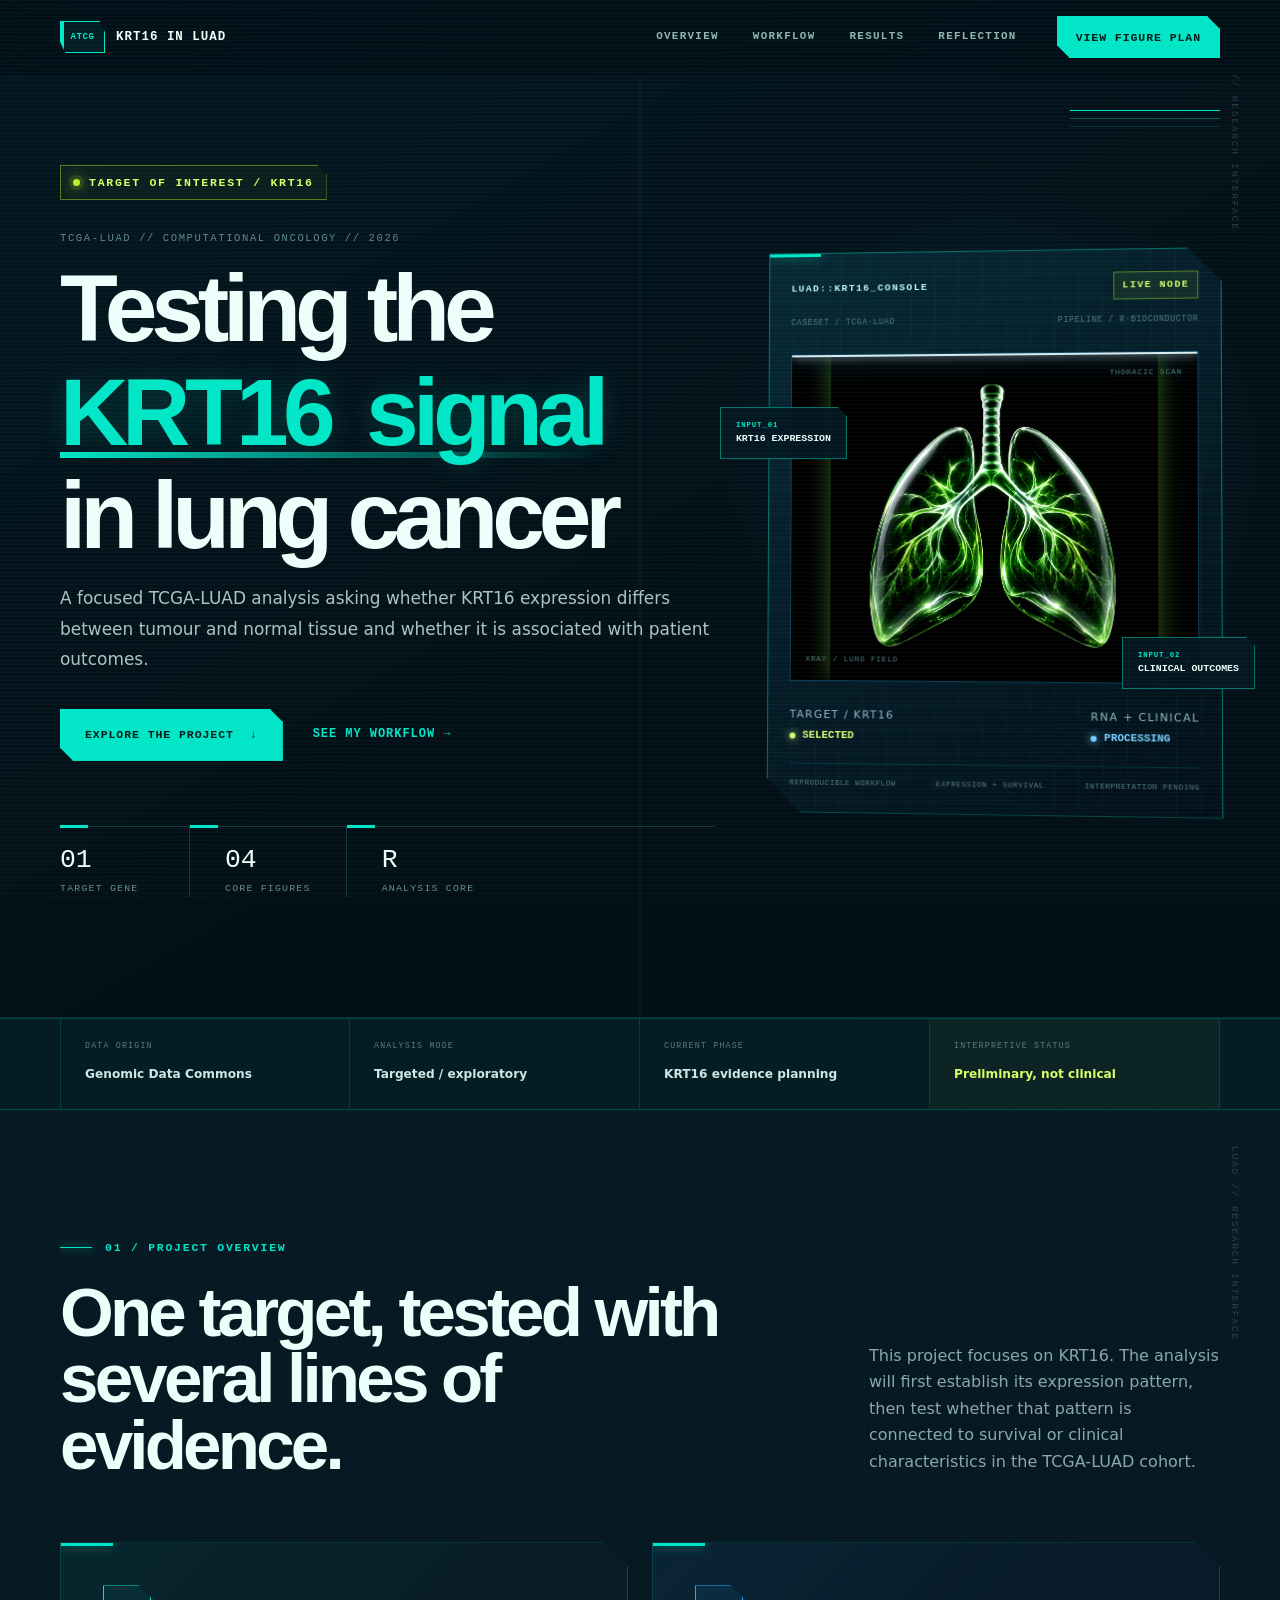
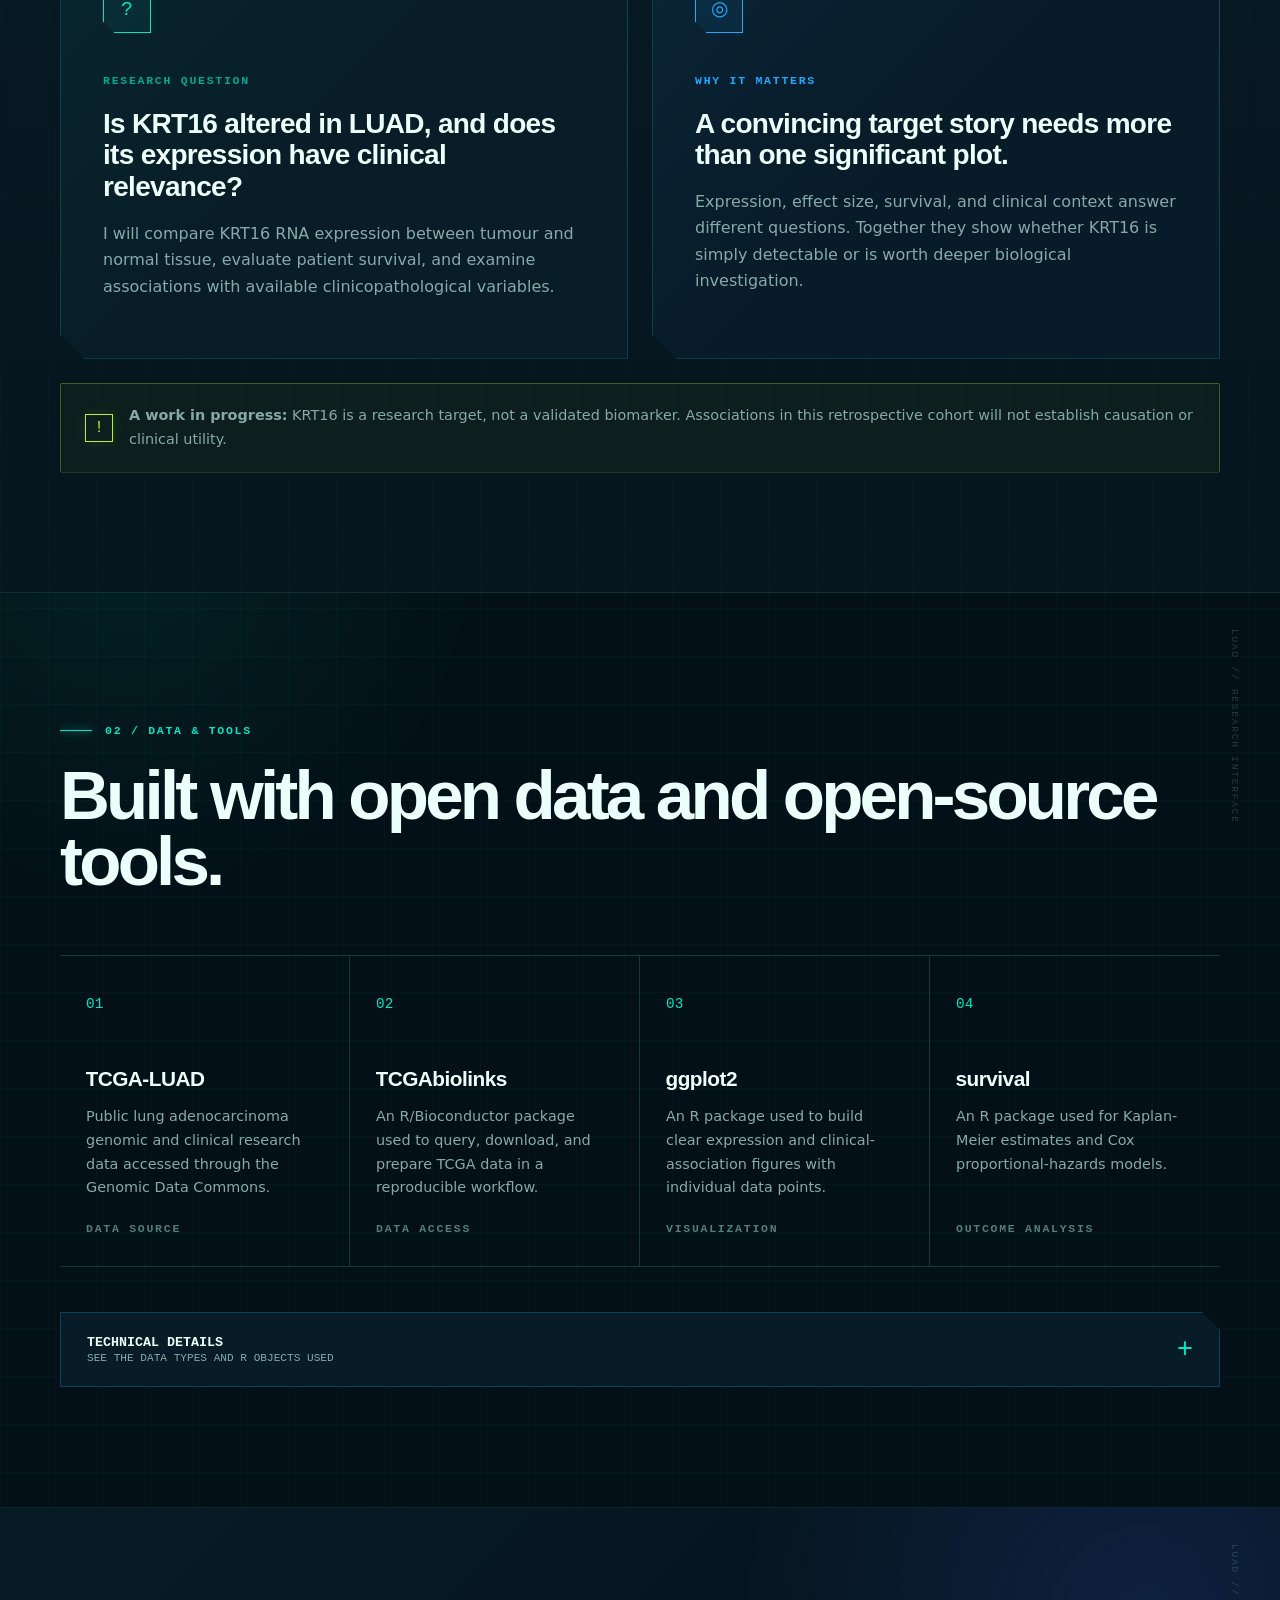
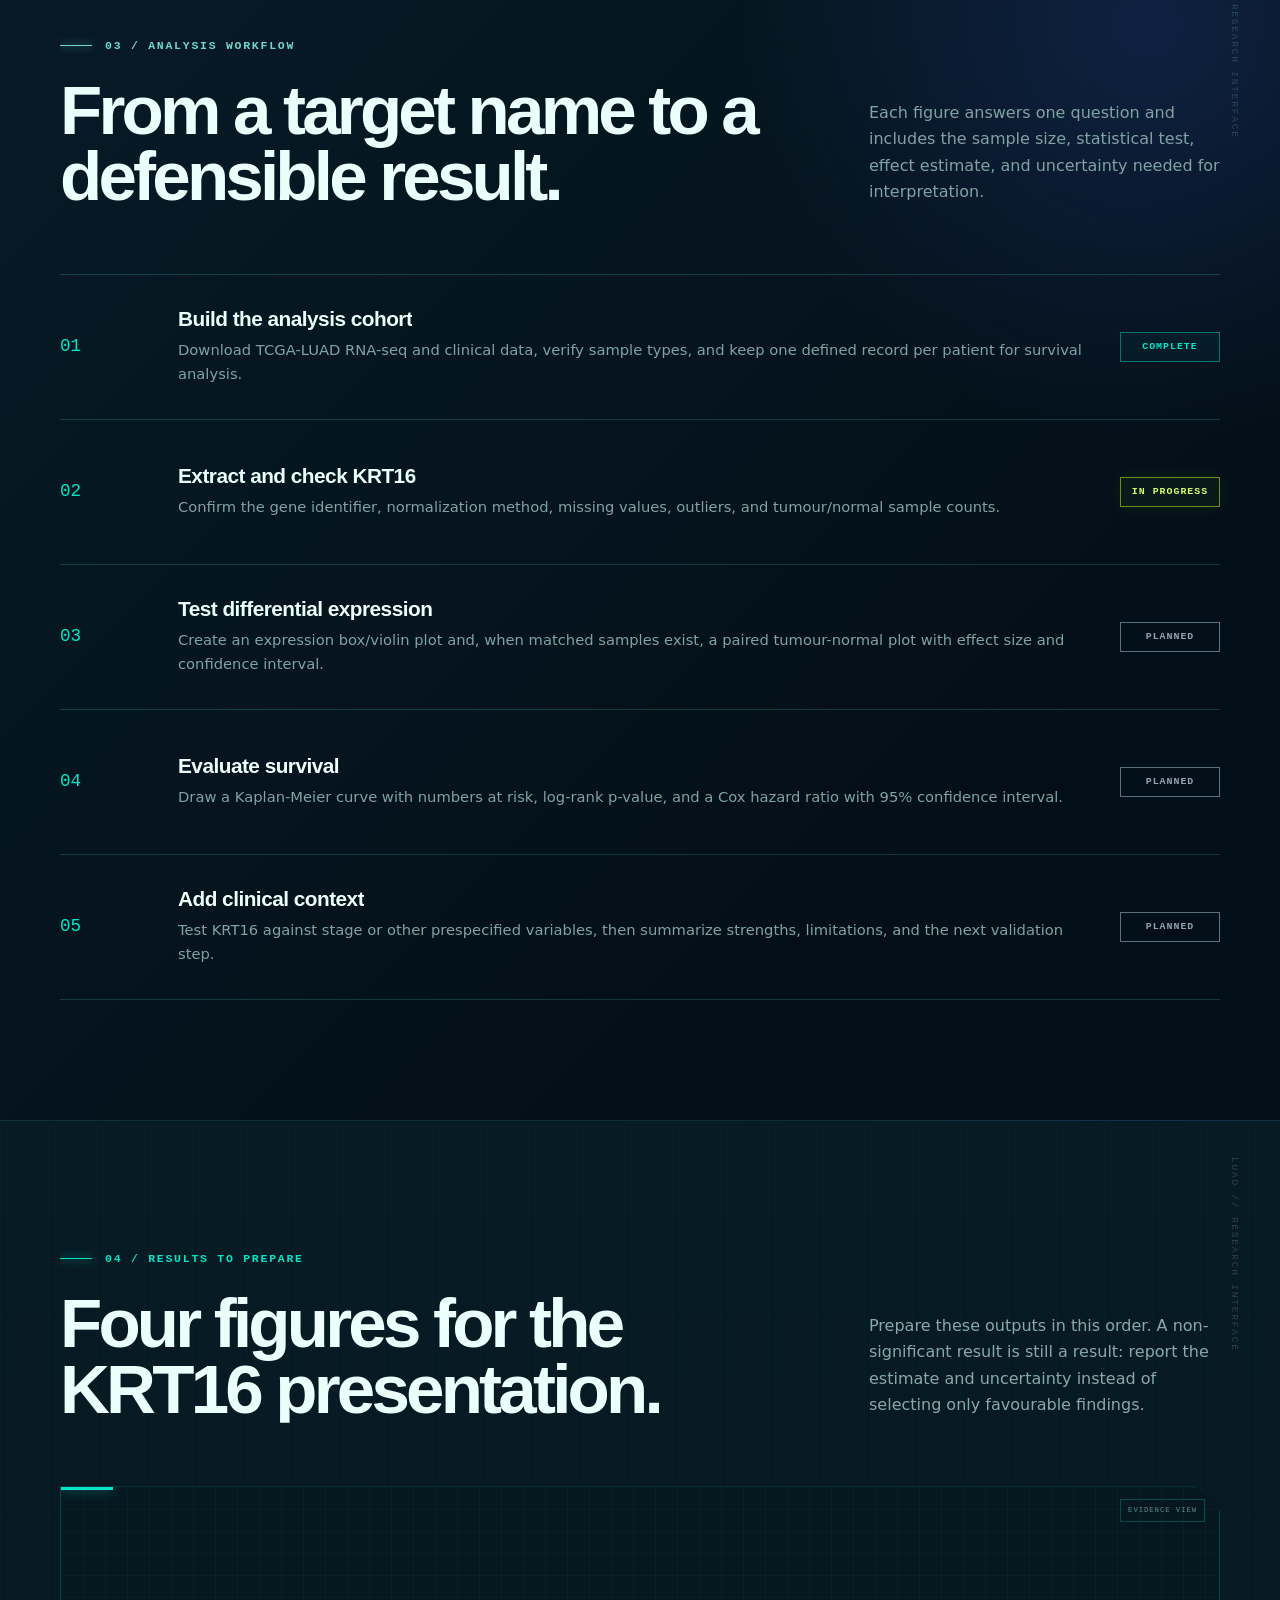
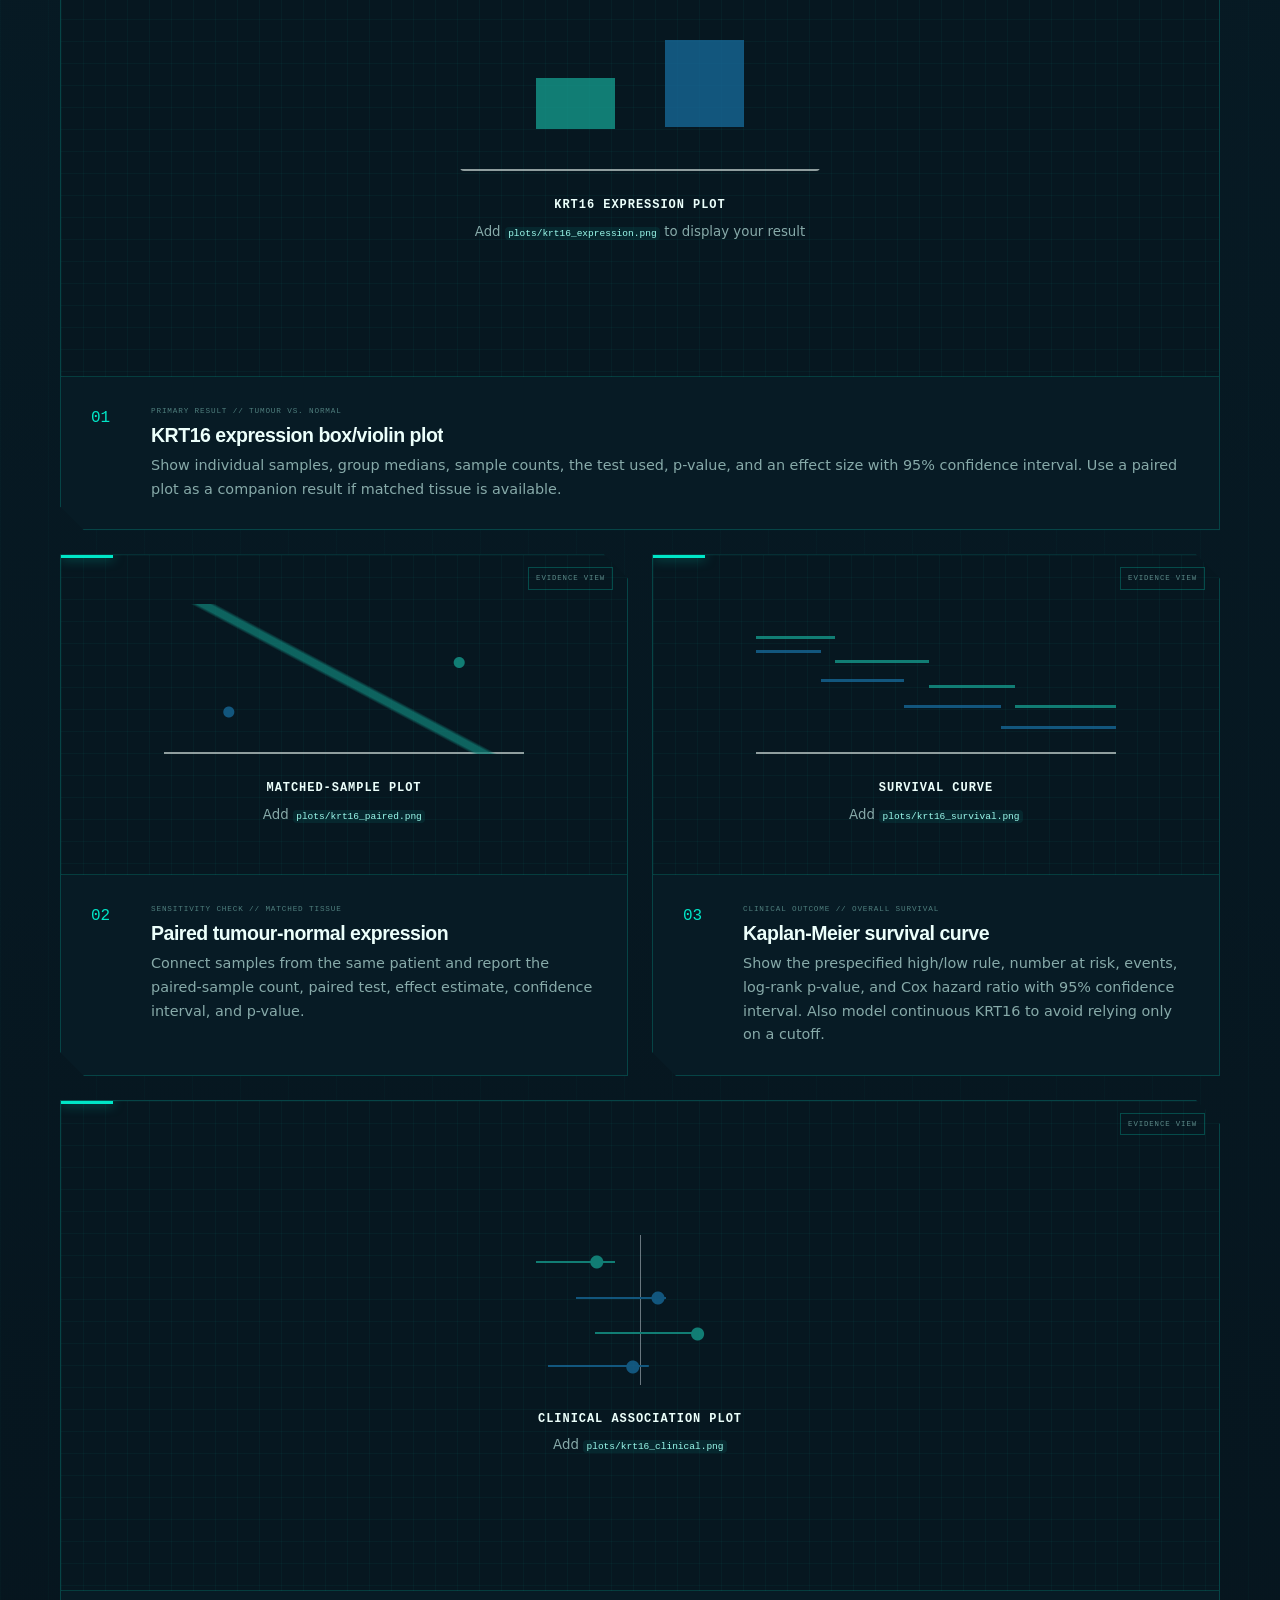
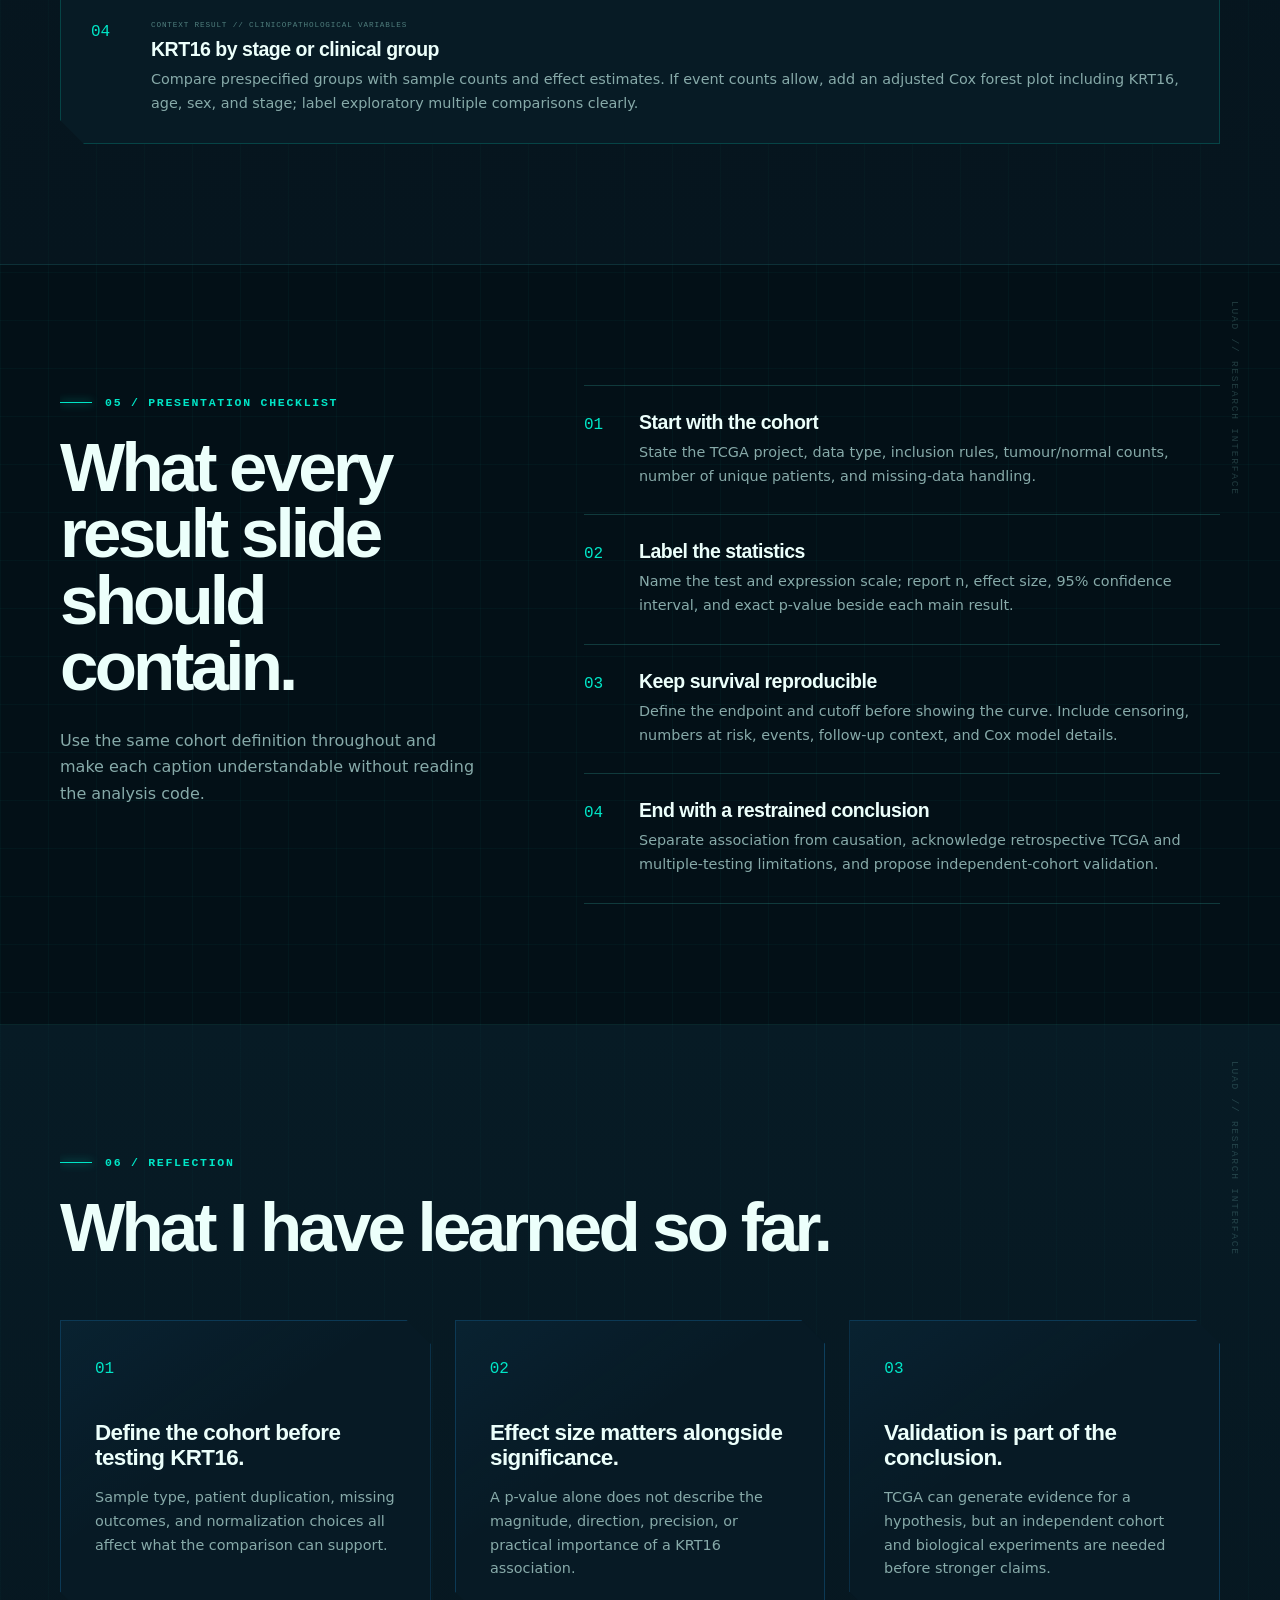
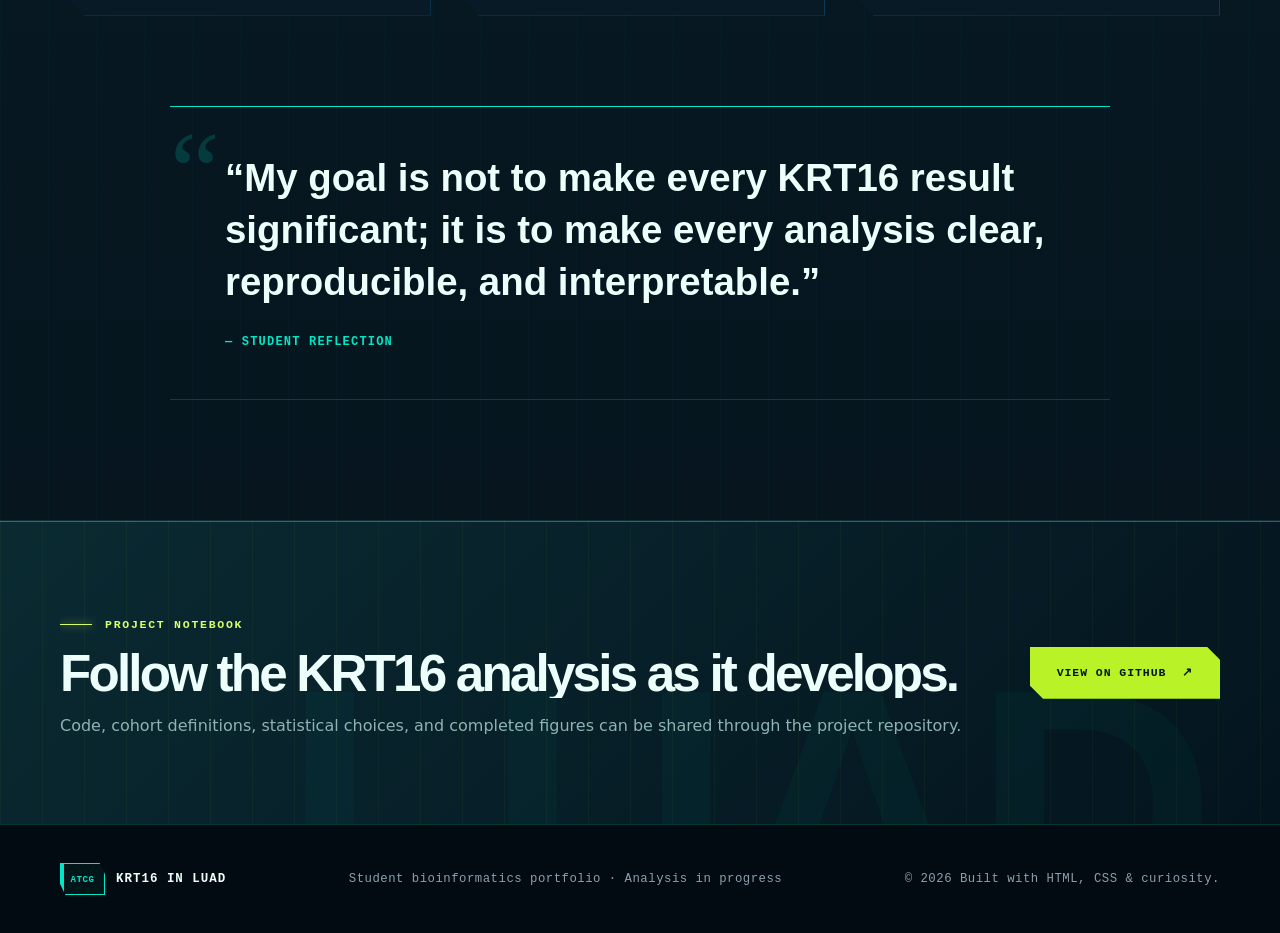
==== commit a9389b9b: "Prevent entrance animations from hiding page content" ====
--- a/index.html
+++ b/index.html
@@ -5,8 +5,8 @@
   <meta name="viewport" content="width=device-width, initial-scale=1.0">
   <meta name="description" content="A student bioinformatics project evaluating KRT16 expression and clinical relevance in TCGA-LUAD lung adenocarcinoma data.">
   <title>KRT16 in LUAD | Bioinformatics Portfolio</title>
-  <link rel="stylesheet" href="style.css">
-  <script src="script.js" defer></script>
+  <link rel="stylesheet" href="style.css?v=20260716-3">
+  <script src="script.js?v=20260716-3" defer></script>
 </head>
 <body>
   <div class="site-loader" role="status" aria-live="polite" aria-label="Loading KRT16 in LUAD">
--- a/style.css
+++ b/style.css
@@ -2776,29 +2776,21 @@
 
 @media (prefers-reduced-motion: no-preference) {
   body.motion-ready .reveal-target {
-    opacity: 0;
-    transform: translateY(24px);
-    transition: opacity 0.65s ease, transform 0.65s ease;
-  }
-
-  body.motion-ready .reveal-target.is-visible {
     opacity: 1;
     transform: translateY(0);
+  }
+
+  body.motion-ready .reveal-target.is-visible {
+    animation: module-reveal-in 0.65s ease both;
   }
 
   body.motion-ready .water-reveal {
     position: relative;
     overflow: hidden;
-    opacity: 0;
-    clip-path: inset(0 100% 0 0 round 2px);
-    filter: blur(8px);
-    transform: translate3d(-56px, 14px, 0) skewX(-2deg);
-    transition:
-      opacity 0.75s ease var(--reveal-delay, 0ms),
-      clip-path 1s cubic-bezier(0.19, 1, 0.22, 1) var(--reveal-delay, 0ms),
-      filter 0.9s ease var(--reveal-delay, 0ms),
-      transform 0.9s cubic-bezier(0.19, 1, 0.22, 1) var(--reveal-delay, 0ms);
-    will-change: opacity, clip-path, filter, transform;
+    opacity: 1;
+    clip-path: inset(0 0 0 0 round 2px);
+    filter: blur(0);
+    transform: translate3d(0, 0, 0) skewX(0);
   }
 
   body.motion-ready h2.water-reveal,
@@ -2825,16 +2817,41 @@
   }
 
   body.motion-ready .water-reveal.is-visible {
+    animation: water-content-reveal 1s cubic-bezier(0.19, 1, 0.22, 1) var(--reveal-delay, 0ms) both;
+  }
+
+  body.motion-ready .water-reveal.is-visible::after {
+    animation: water-text-wash 1.05s cubic-bezier(0.19, 1, 0.22, 1) var(--reveal-delay, 0ms) both;
+  }
+
+}
+
+@keyframes module-reveal-in {
+  from {
+    opacity: 0;
+    transform: translateY(24px);
+  }
+
+  to {
+    opacity: 1;
+    transform: translateY(0);
+  }
+}
+
+@keyframes water-content-reveal {
+  from {
+    opacity: 0;
+    clip-path: inset(0 100% 0 0 round 2px);
+    filter: blur(8px);
+    transform: translate3d(-56px, 14px, 0) skewX(-2deg);
+  }
+
+  to {
     opacity: 1;
     clip-path: inset(0 0 0 0 round 2px);
     filter: blur(0);
     transform: translate3d(0, 0, 0) skewX(0);
   }
-
-  body.motion-ready .water-reveal.is-visible::after {
-    animation: water-text-wash 1.05s cubic-bezier(0.19, 1, 0.22, 1) var(--reveal-delay, 0ms) both;
-  }
-
 }
 
 @keyframes water-text-wash {
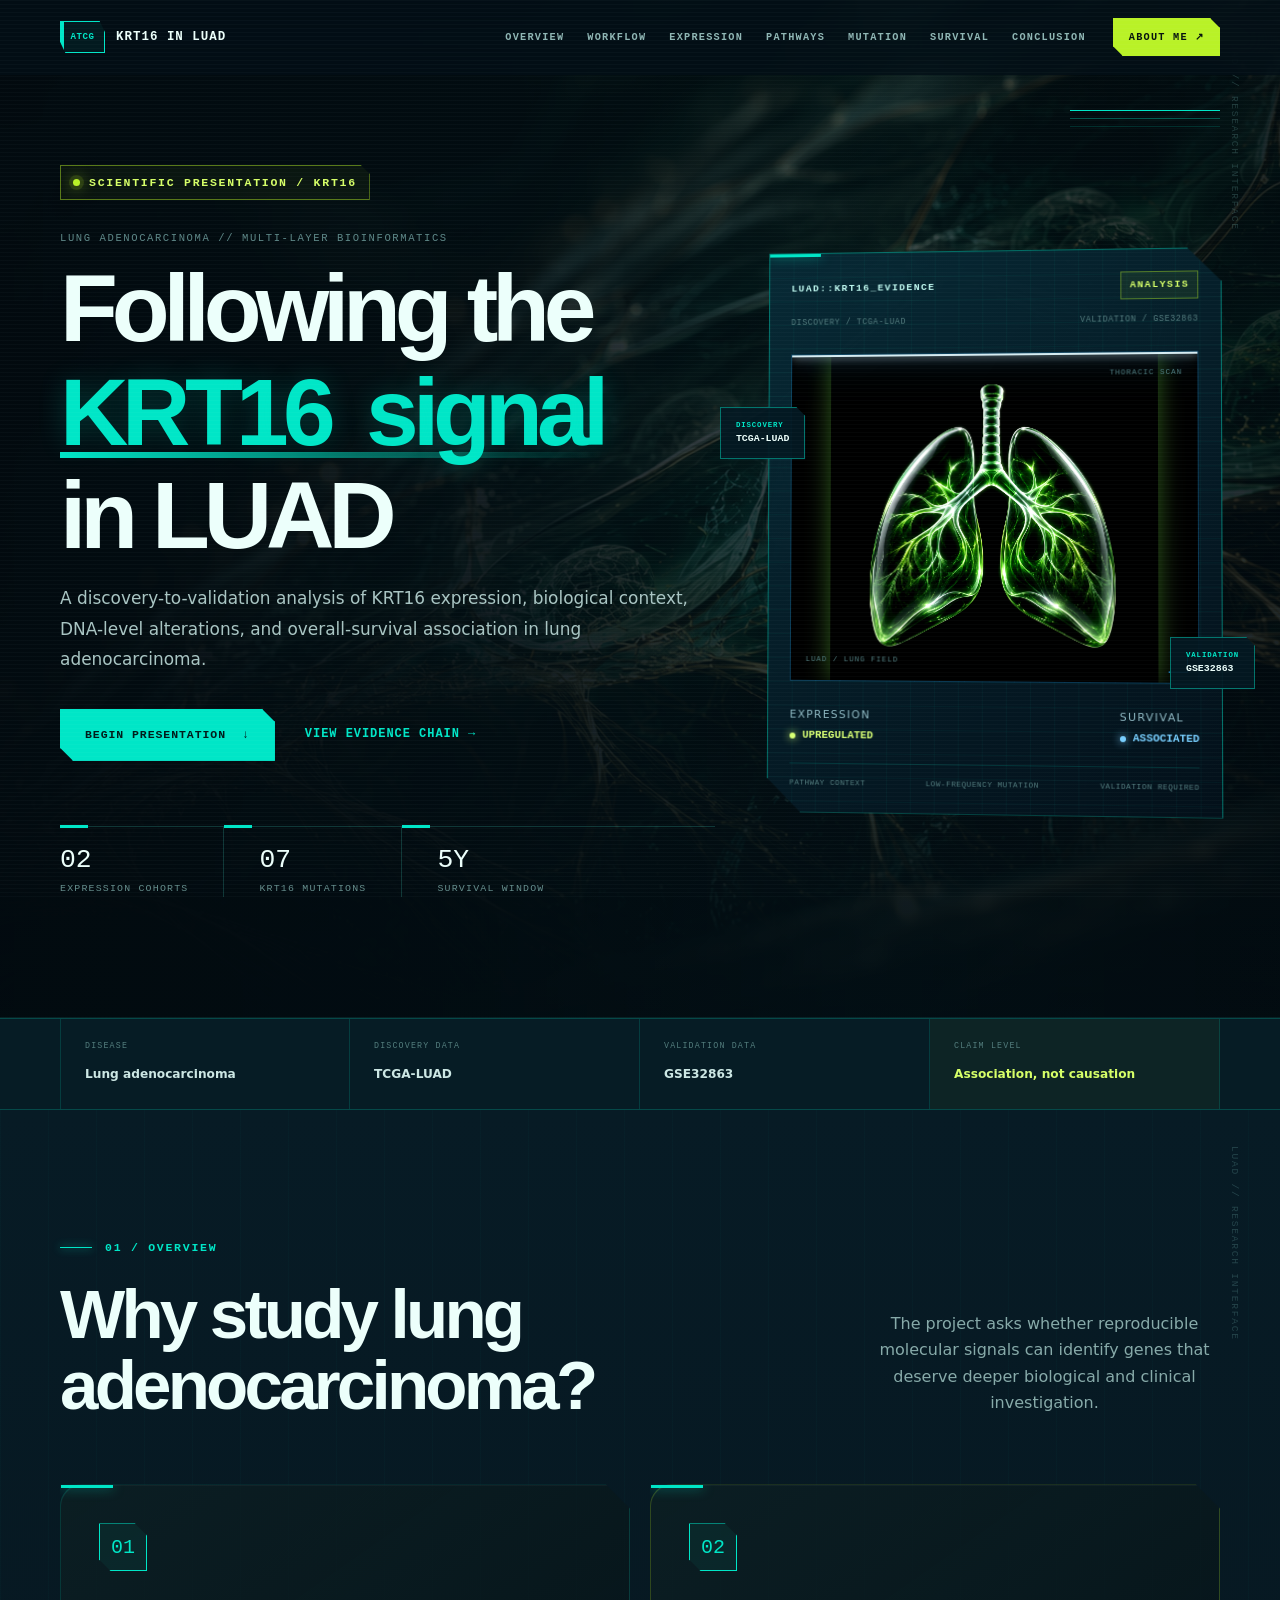
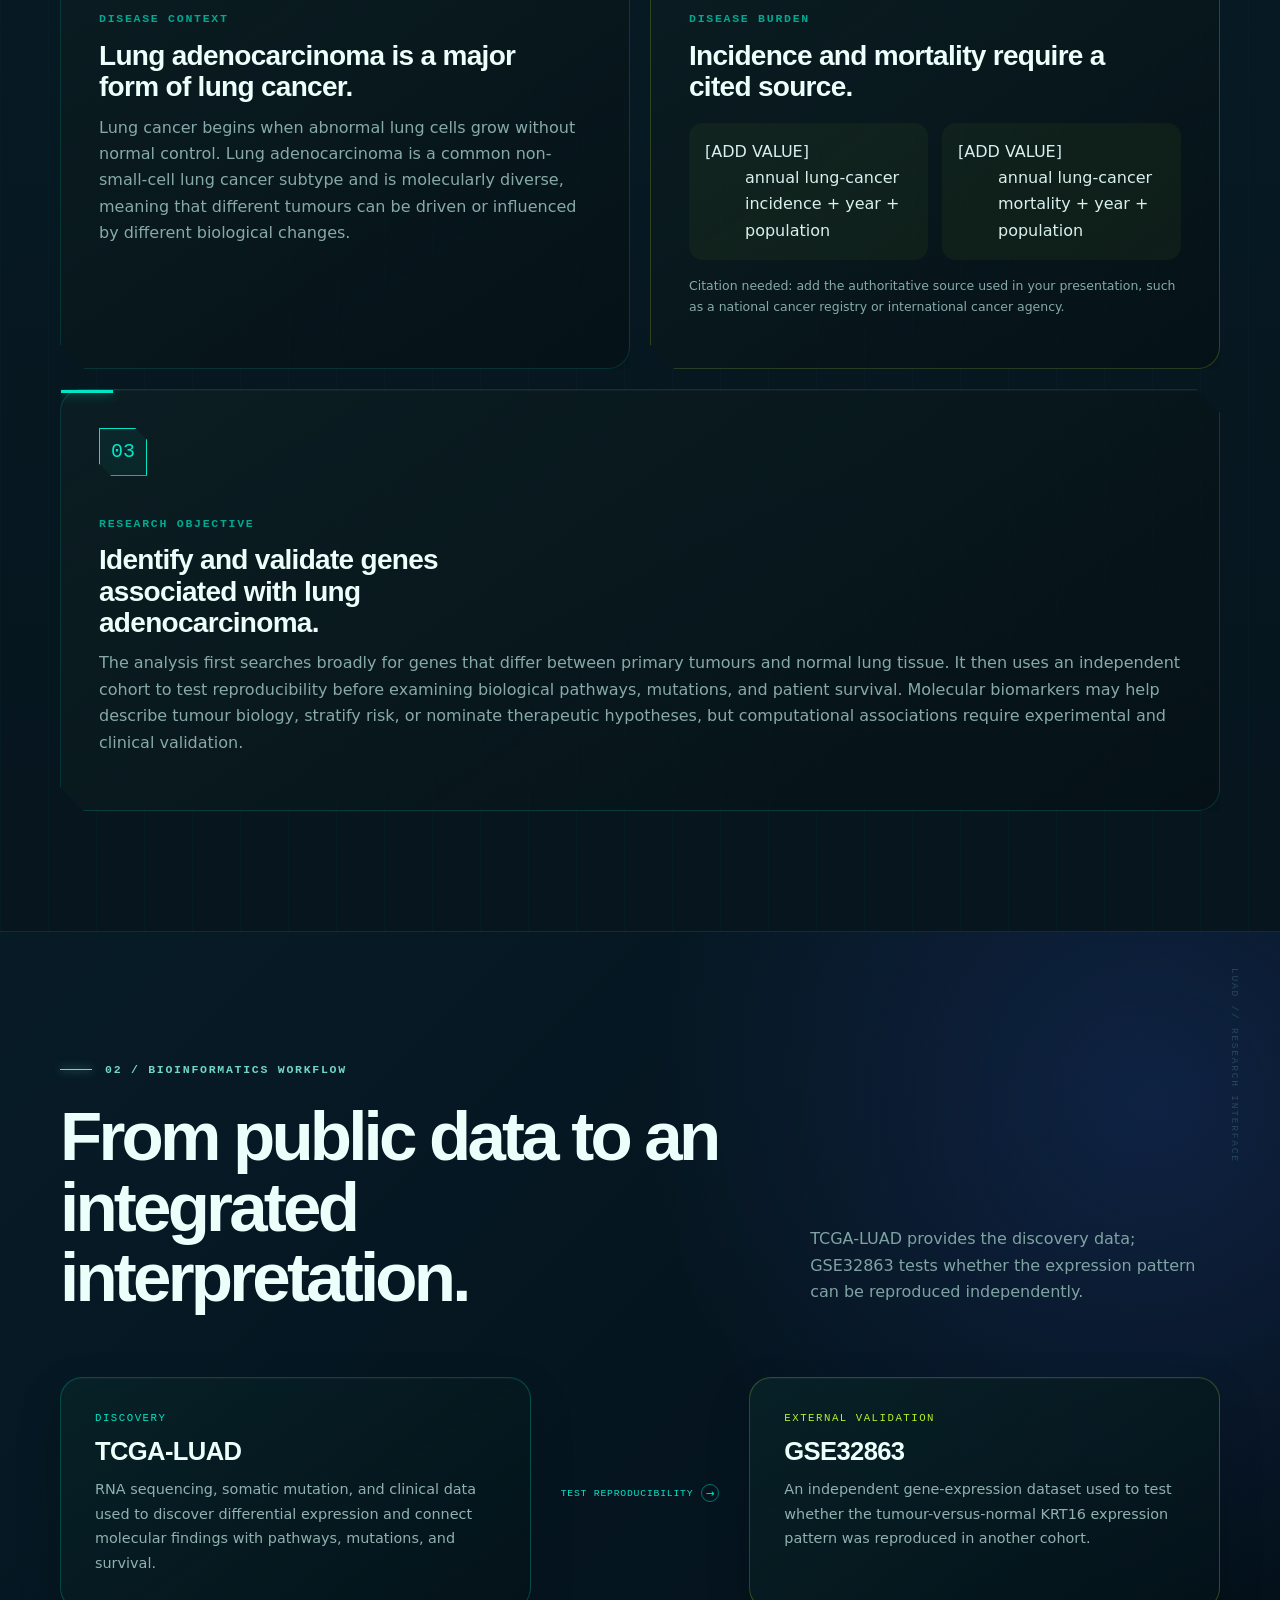
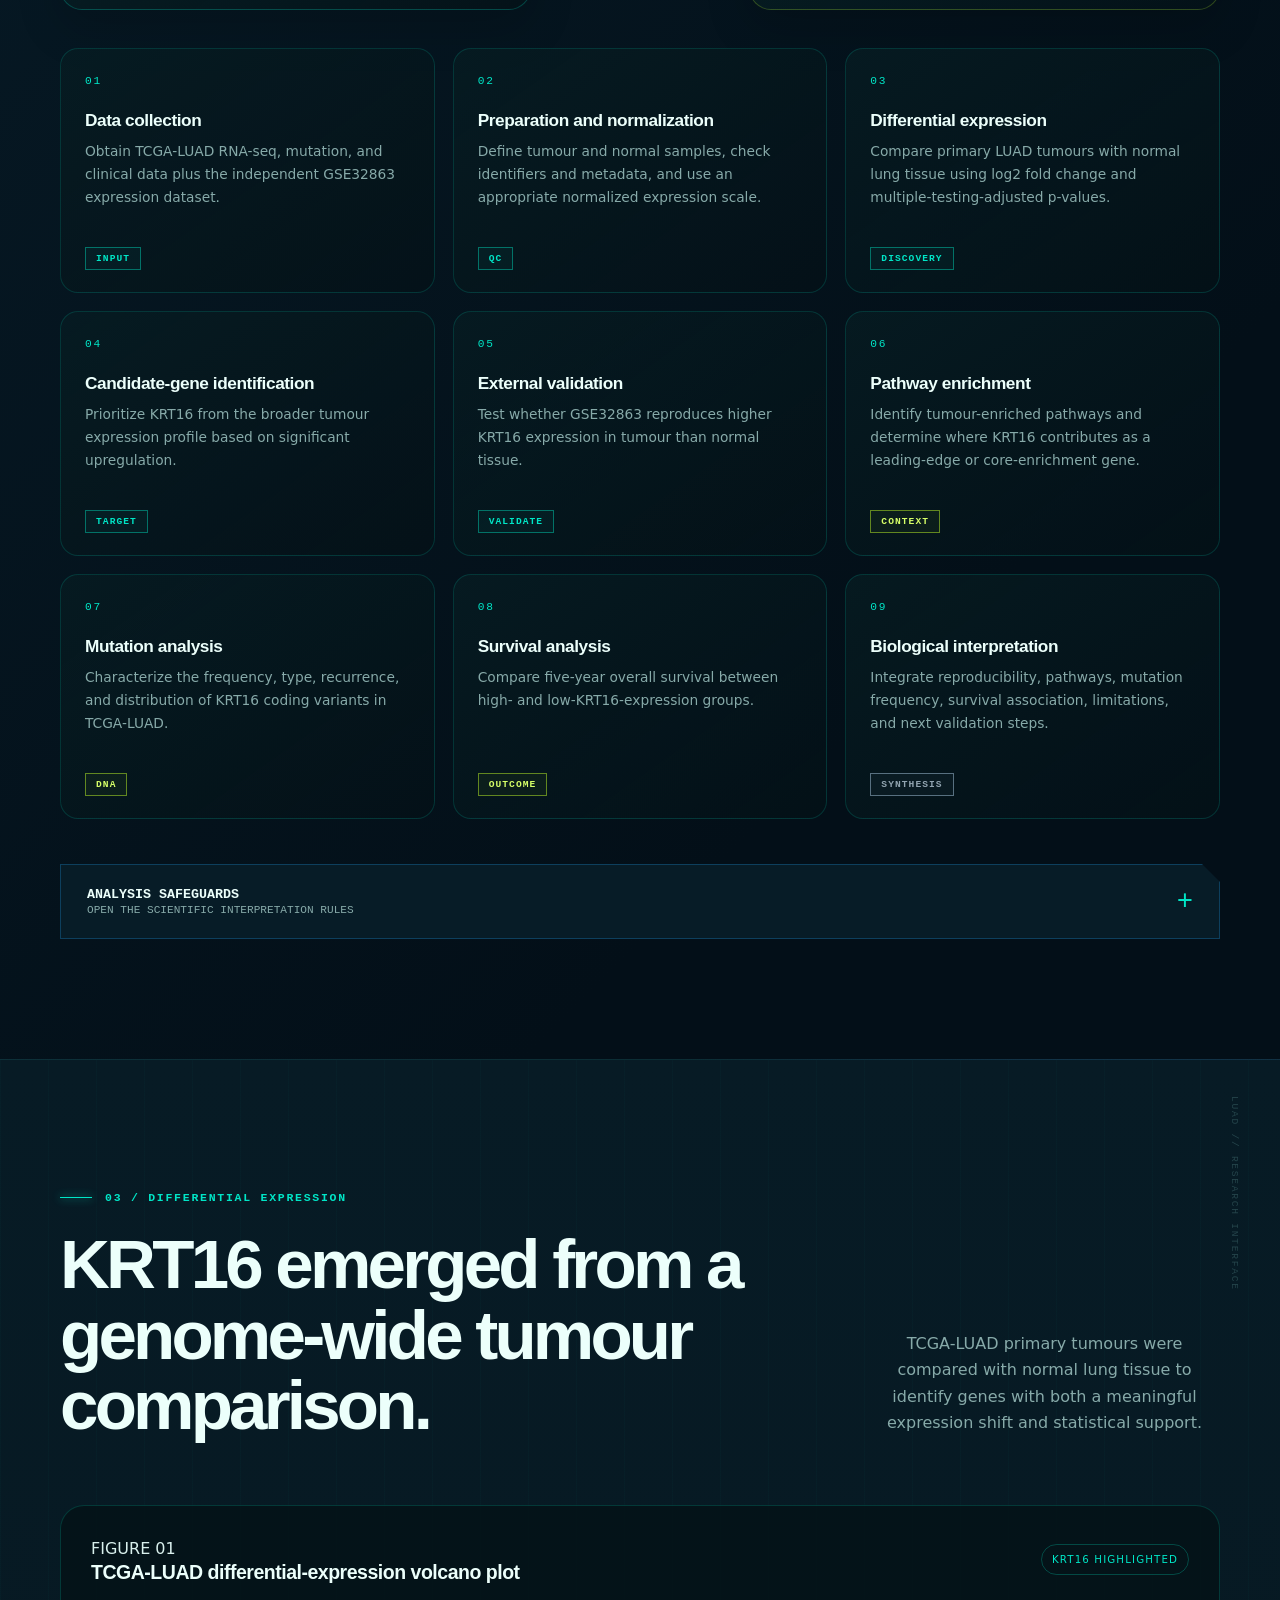
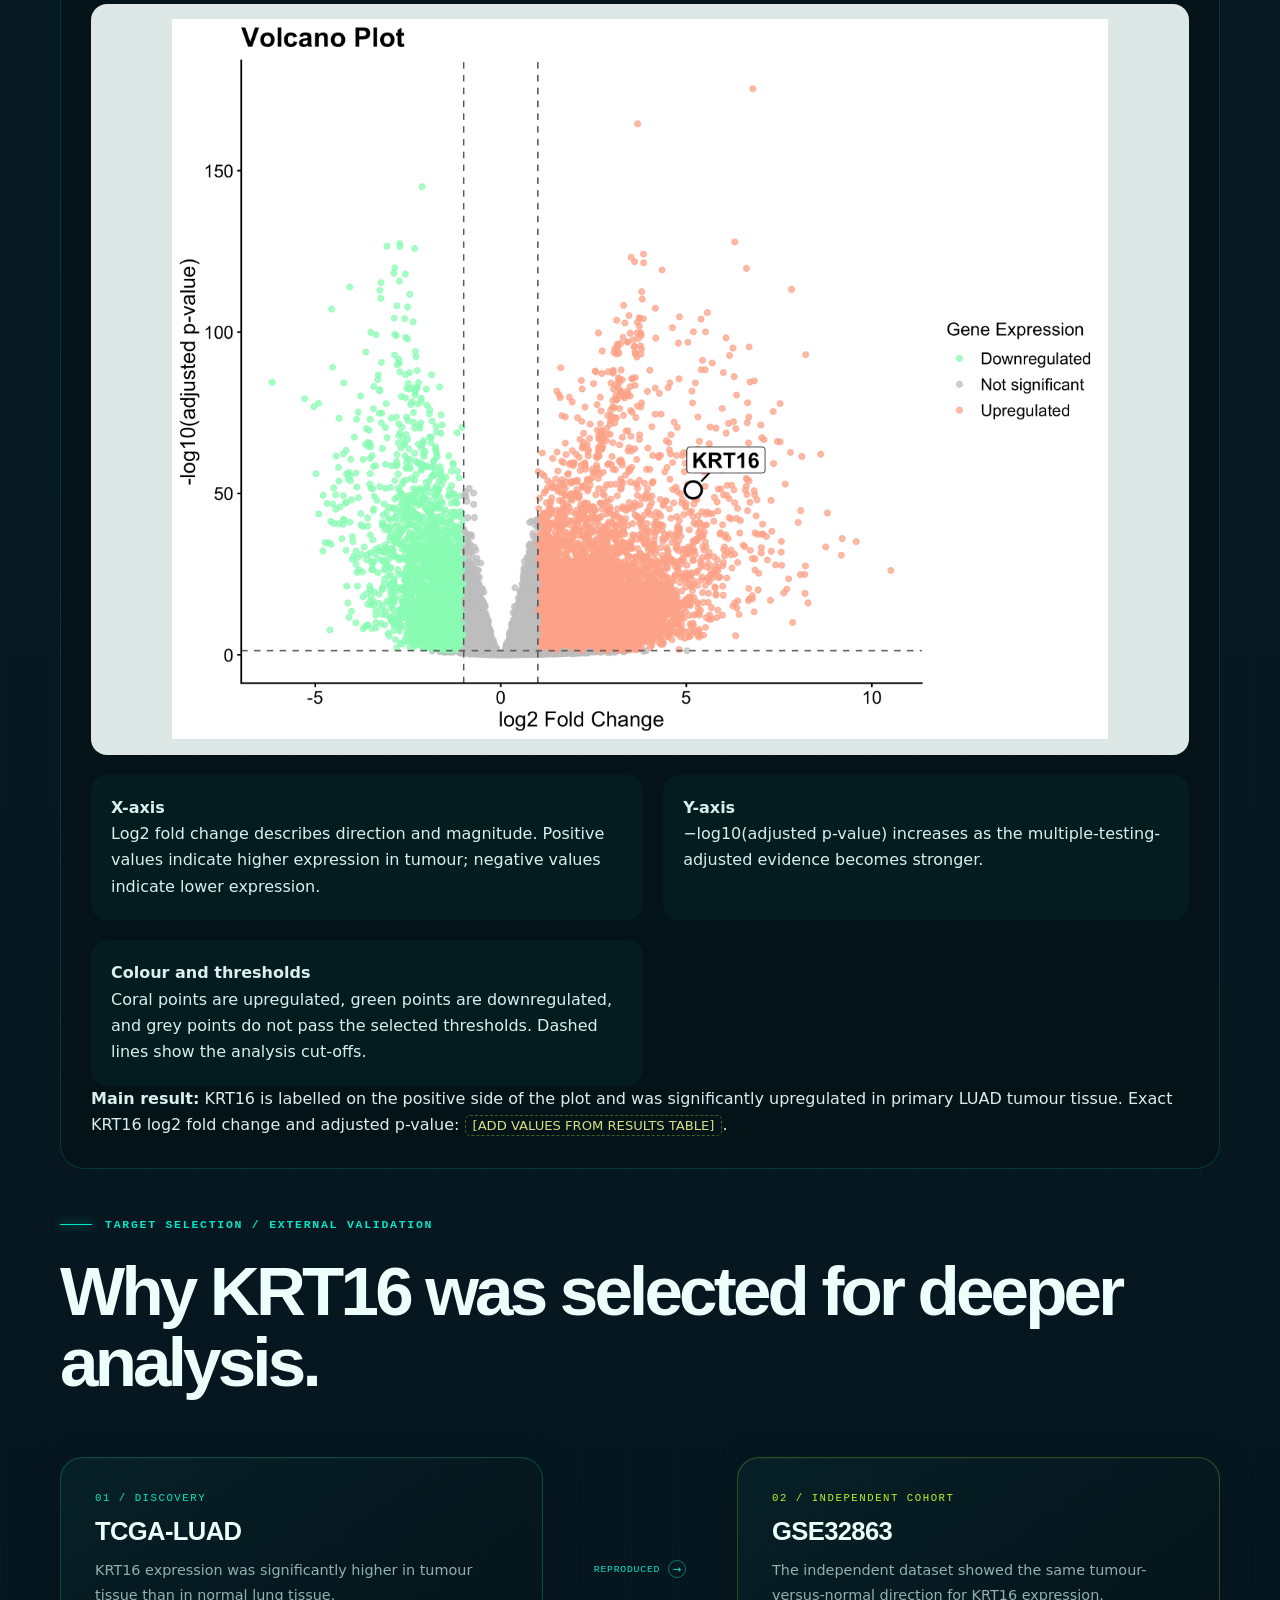
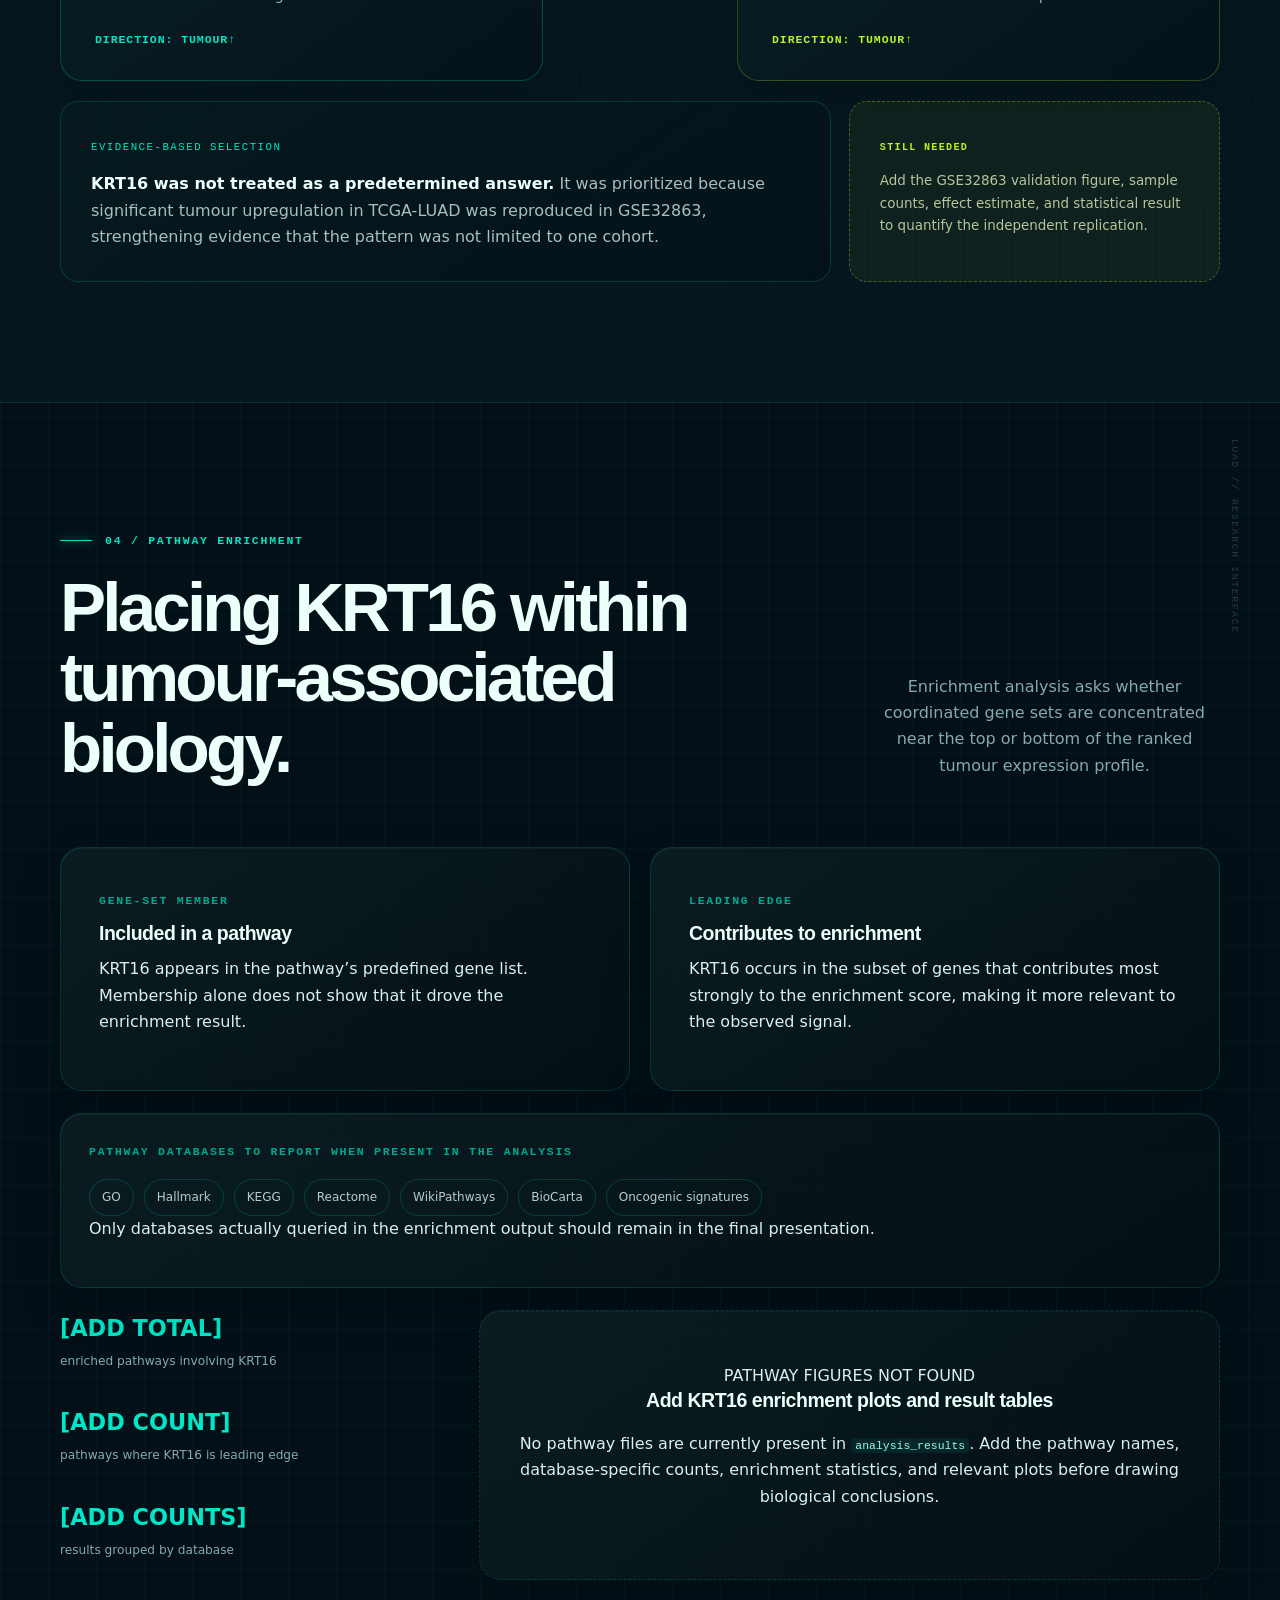
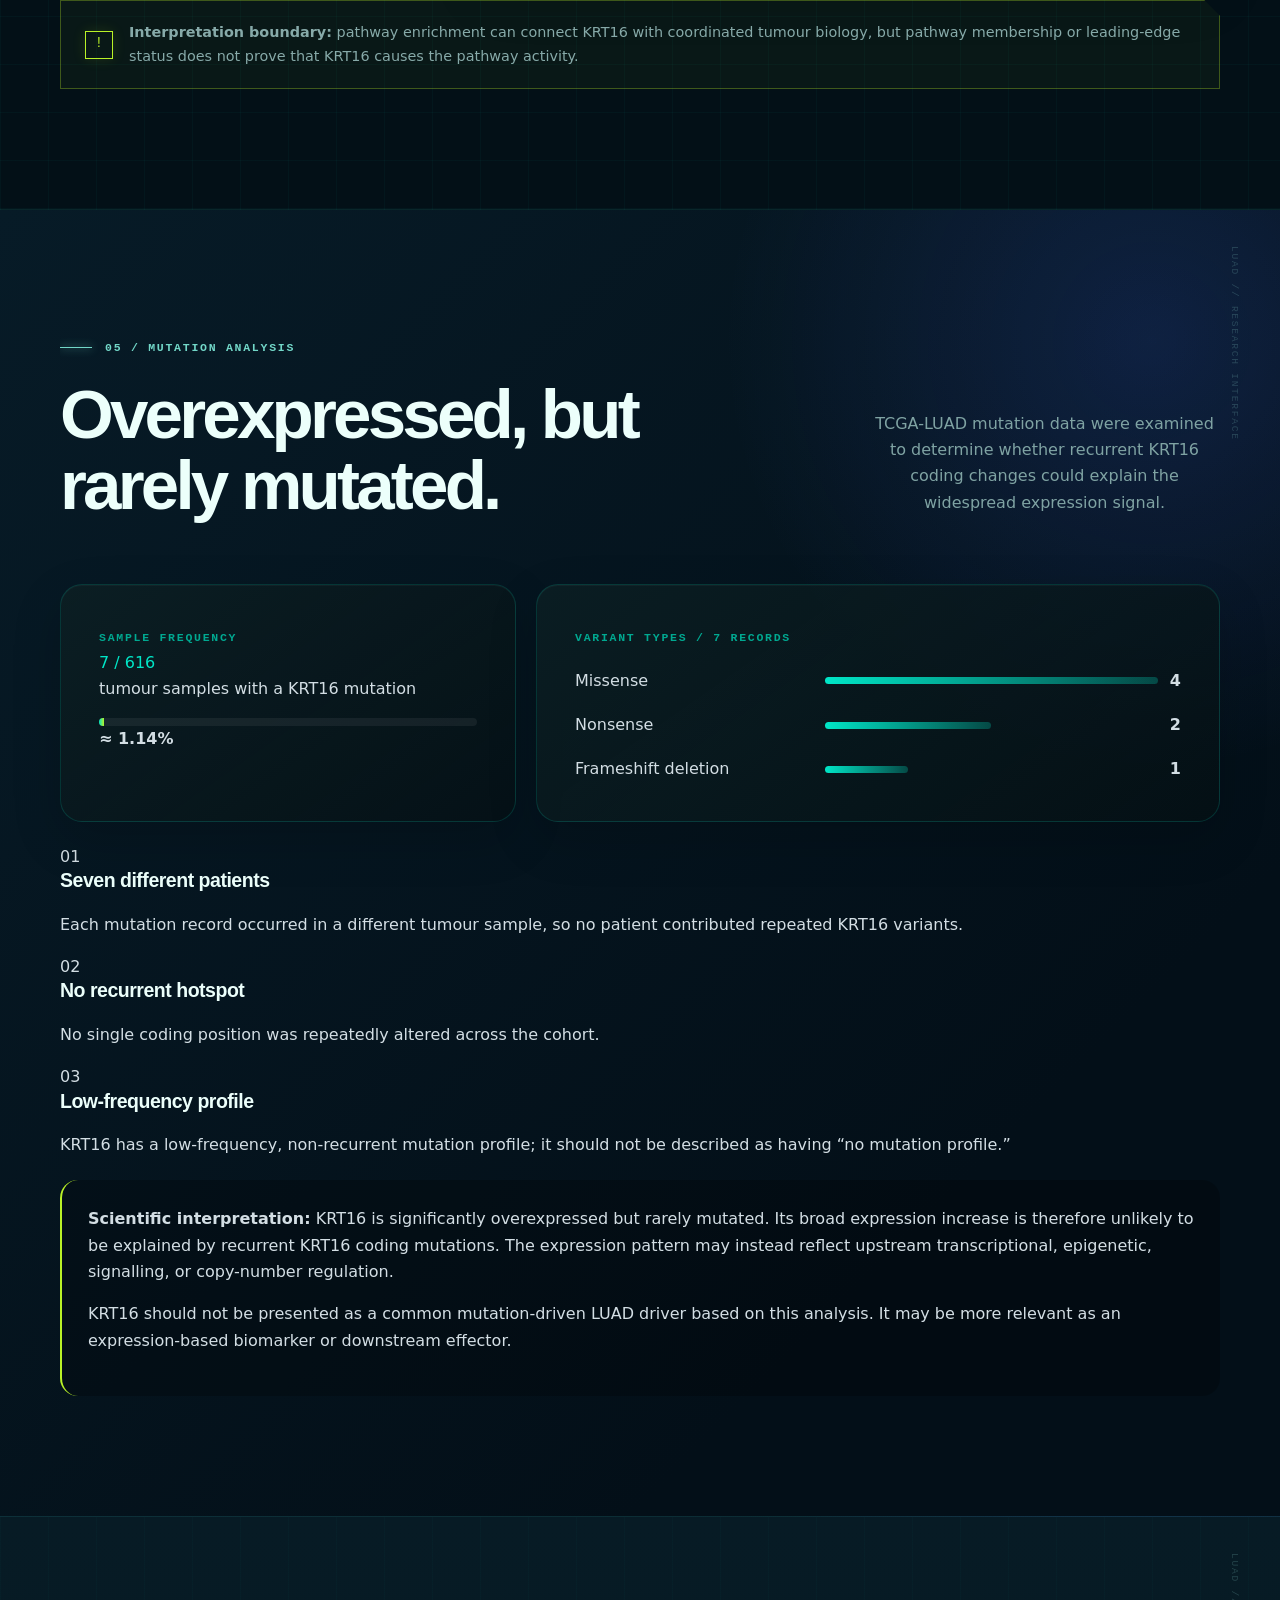
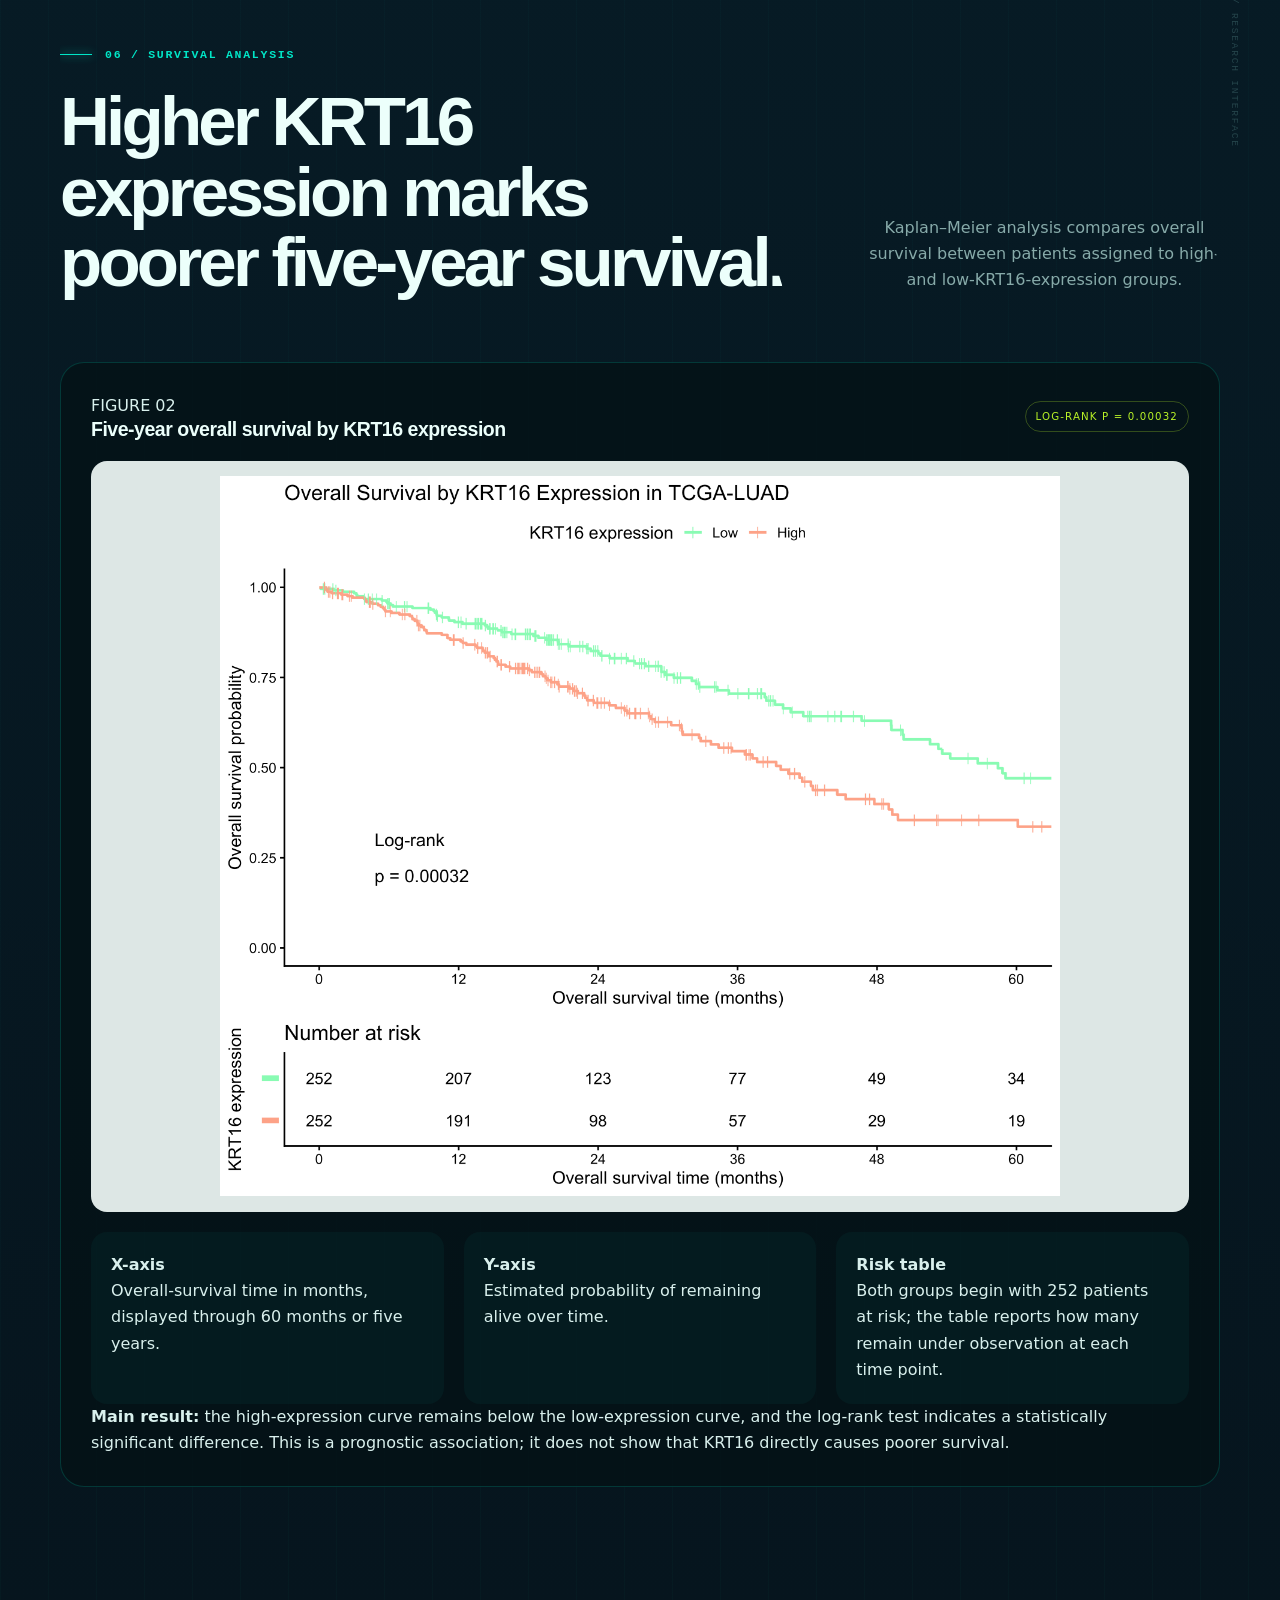
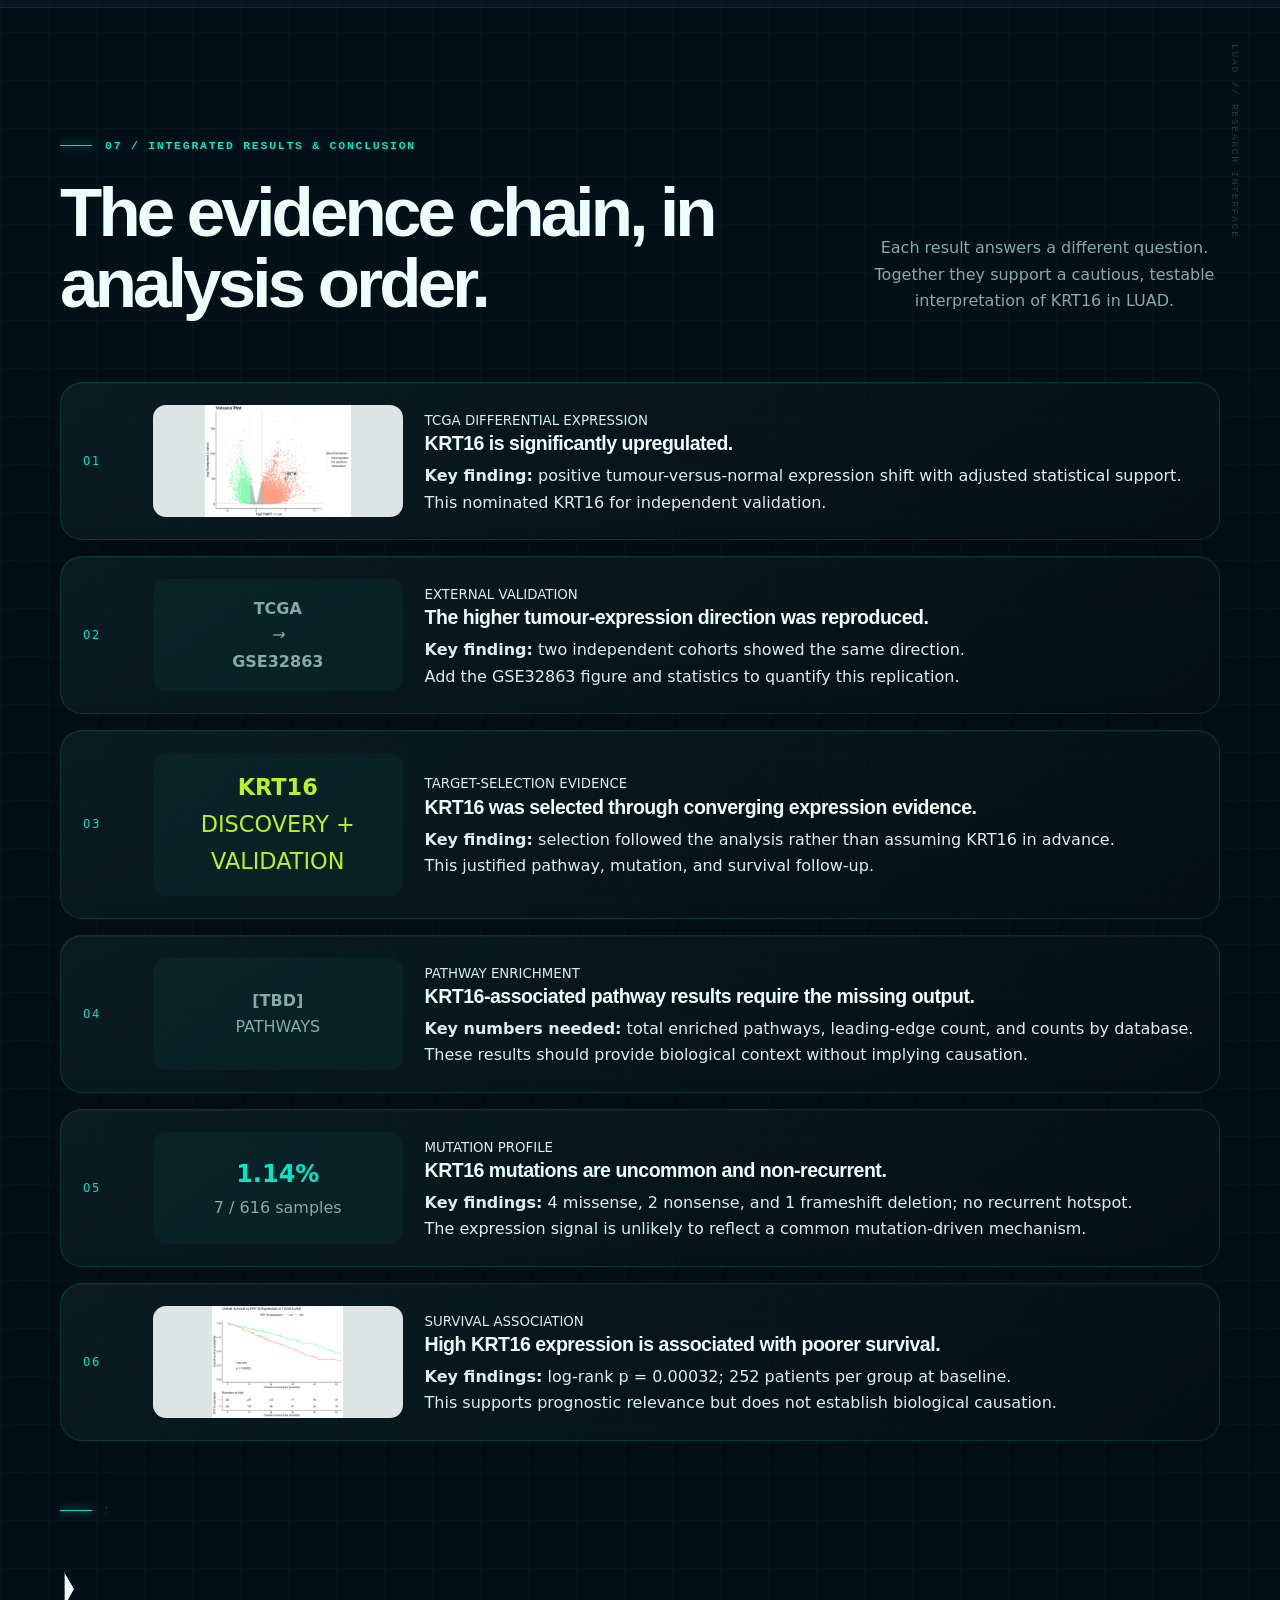
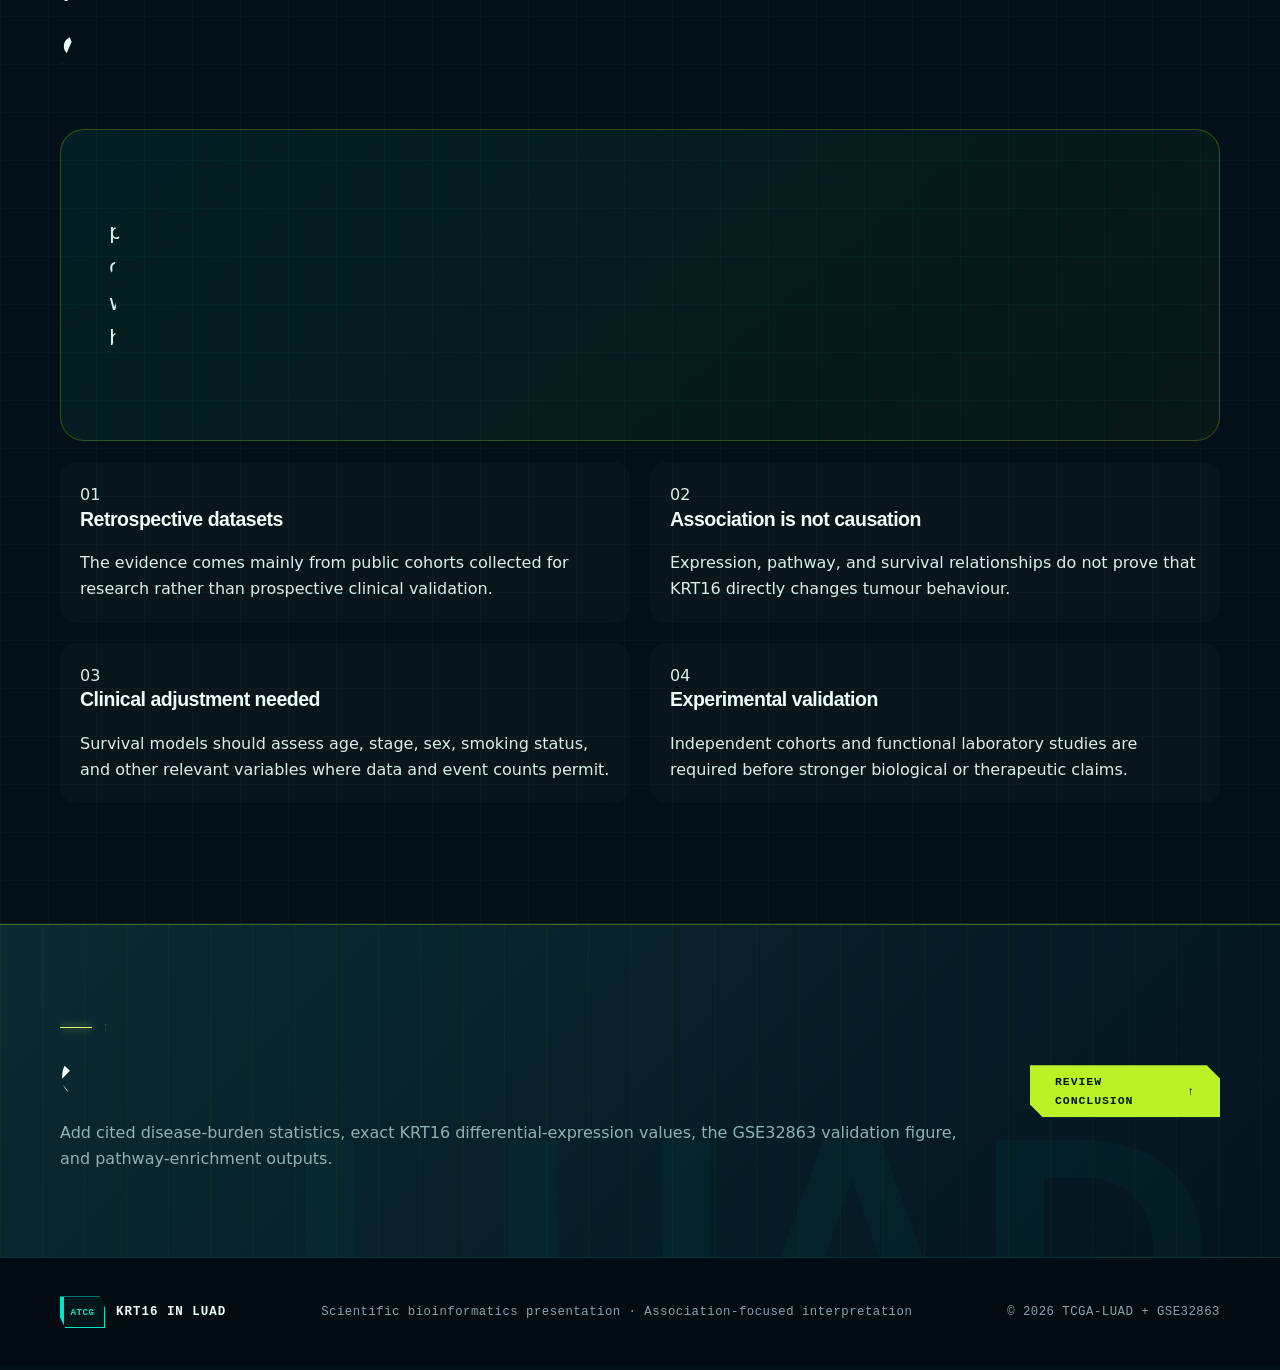
==== commit 9205849b: "Reorganize LUAD site as scientific presentation" ====
--- a/index.html
+++ b/index.html
@@ -3,39 +3,38 @@
 <head>
   <meta charset="UTF-8">
   <meta name="viewport" content="width=device-width, initial-scale=1.0">
-  <meta name="description" content="A student bioinformatics project evaluating KRT16 expression and clinical relevance in TCGA-LUAD lung adenocarcinoma data.">
-  <title>KRT16 in LUAD | Bioinformatics Portfolio</title>
-  <link rel="stylesheet" href="style.css?v=20260716-3">
-  <script src="script.js?v=20260716-3" defer></script>
+  <meta name="description" content="A scientific bioinformatics presentation evaluating KRT16 expression, pathways, mutations, and survival in lung adenocarcinoma.">
+  <title>KRT16 in LUAD | Scientific Bioinformatics Presentation</title>
+  <link rel="icon" href="favicon.svg" type="image/svg+xml">
+  <meta name="theme-color" content="#03131d">
+  <link rel="stylesheet" href="style.css?v=20260718-8">
+  <script src="script.js?v=20260718-8" defer></script>
 </head>
 <body>
-  <div class="site-loader" role="status" aria-live="polite" aria-label="Loading KRT16 in LUAD">
+  <div class="site-loader" role="status" aria-live="polite" aria-label="Loading KRT16 in LUAD presentation">
     <div class="loader-grid" aria-hidden="true"></div>
     <div class="loader-content">
       <div class="loader-brand" aria-hidden="true">
         <span class="loader-brand-mark">ATCG</span>
         <span>KRT16 // LUAD</span>
       </div>
-      <p class="loader-code">SYSTEM_BOOT // RESEARCH NODE 2026</p>
-      <h2 class="loader-title">Welcome to the <span>analysis.</span></h2>
-      <p class="loader-message">Initializing genomic workspace and loading research modules.</p>
-      <div class="loader-progress" aria-hidden="true">
-        <span></span>
-      </div>
+      <p class="loader-code">SYSTEM_BOOT // SCIENTIFIC PRESENTATION</p>
+      <h2 class="loader-title">Loading the <span>evidence chain.</span></h2>
+      <p class="loader-message">Preparing expression, pathway, mutation, and survival modules.</p>
+      <div class="loader-progress" aria-hidden="true"><span></span></div>
       <div class="loader-status" aria-hidden="true">
         <span>TCGA-LUAD</span>
-        <span>SECURE CONNECTION</span>
+        <span>GSE32863</span>
         <span class="loader-online"><i></i> ONLINE</span>
       </div>
     </div>
   </div>
 
   <div class="screen-noise" aria-hidden="true"></div>
-  <!-- Skip link helps keyboard and screen-reader users reach the content quickly. -->
   <a class="skip-link" href="#main-content">Skip to main content</a>
 
   <header class="site-header">
-    <nav class="nav container" aria-label="Main navigation">
+    <nav class="nav container" aria-label="Scientific presentation navigation">
       <a class="brand" href="#home" aria-label="KRT16 in LUAD home">
         <span class="brand-mark" aria-hidden="true">ATCG</span>
         <span>KRT16 in LUAD</span>
@@ -46,29 +45,30 @@
         <span></span><span></span><span></span>
       </button>
 
-      <div class="nav-links" id="nav-links">
+      <div class="nav-links scientific-nav" id="nav-links">
         <a href="#overview">Overview</a>
         <a href="#workflow">Workflow</a>
-        <a href="#results">Results</a>
-        <a href="#reflection">Reflection</a>
-      </div>
-
-      <a class="button button-small nav-cta" href="#results">View figure plan</a>
+        <a href="#differential">Expression</a>
+        <a href="#pathways">Pathways</a>
+        <a href="#mutation">Mutation</a>
+        <a href="#survival">Survival</a>
+        <a href="#integrated">Conclusion</a>
+        <a class="nav-about" href="about.html">About Me <span aria-hidden="true">↗</span></a>
+      </div>
     </nav>
   </header>
 
   <main id="main-content">
-    <!-- Hero section: the first summary visitors see. -->
     <section class="hero section" id="home">
       <div class="hero-glow hero-glow-one"></div>
       <div class="hero-glow hero-glow-two"></div>
       <div class="container hero-grid">
         <div class="hero-copy">
-          <div class="eyebrow"><span class="status-dot"></span> Target of interest / KRT16</div>
-          <p class="hero-kicker">TCGA-LUAD // COMPUTATIONAL ONCOLOGY // 2026</p>
+          <div class="eyebrow"><span class="status-dot"></span> Scientific presentation / KRT16</div>
+          <p class="hero-kicker">LUNG ADENOCARCINOMA // MULTI-LAYER BIOINFORMATICS</p>
           <h1>
-            Testing the
-            <span class="wave-text" aria-label="KRT16 signal">
+            Following the
+            <span class="wave-text" aria-label="KRT16 evidence">
               <span class="wave-word" aria-hidden="true">
                 <span class="wave-letter" style="--wave-index: 0">K</span><span class="wave-letter" style="--wave-index: 1">R</span><span class="wave-letter" style="--wave-index: 2">T</span><span class="wave-letter" style="--wave-index: 3">1</span><span class="wave-letter" style="--wave-index: 4">6</span>
               </span>
@@ -76,39 +76,38 @@
                 <span class="wave-letter" style="--wave-index: 5">s</span><span class="wave-letter" style="--wave-index: 6">i</span><span class="wave-letter" style="--wave-index: 7">g</span><span class="wave-letter" style="--wave-index: 8">n</span><span class="wave-letter" style="--wave-index: 9">a</span><span class="wave-letter" style="--wave-index: 10">l</span>
               </span>
             </span>
-            <br>in lung cancer
+            <br>in LUAD
           </h1>
           <p class="hero-summary">
-            A focused TCGA-LUAD analysis asking whether KRT16 expression differs
-            between tumour and normal tissue and whether it is associated with patient outcomes.
+            A discovery-to-validation analysis of KRT16 expression, biological context,
+            DNA-level alterations, and overall-survival association in lung adenocarcinoma.
           </p>
           <div class="hero-actions">
-            <a class="button" href="#overview">Explore the project <span aria-hidden="true">↓</span></a>
-            <a class="text-link" href="#workflow">See my workflow <span aria-hidden="true">→</span></a>
-          </div>
-          <dl class="hero-stats" aria-label="Project highlights">
-            <div><dt>01</dt><dd>target gene</dd></div>
-            <div><dt>04</dt><dd>core figures</dd></div>
-            <div><dt>R</dt><dd>analysis core</dd></div>
+            <a class="button" href="#overview">Begin presentation <span aria-hidden="true">↓</span></a>
+            <a class="text-link" href="#integrated">View evidence chain <span aria-hidden="true">→</span></a>
+          </div>
+          <dl class="hero-stats" aria-label="Presentation highlights">
+            <div><dt>02</dt><dd>expression cohorts</dd></div>
+            <div><dt>07</dt><dd>KRT16 mutations</dd></div>
+            <div><dt>5Y</dt><dd>survival window</dd></div>
           </dl>
         </div>
 
-        <!-- Research console and animated lung X-ray scan. -->
         <div class="hero-visual" aria-hidden="true">
           <div class="data-card">
             <div class="data-card-top">
-              <span>LUAD::KRT16_CONSOLE</span>
-              <span class="live-label">LIVE NODE</span>
+              <span>LUAD::KRT16_EVIDENCE</span>
+              <span class="live-label">ANALYSIS</span>
             </div>
             <div class="console-meta">
-              <span>CASESET / TCGA-LUAD</span>
-              <span>PIPELINE / R-BIOCONDUCTOR</span>
+              <span>DISCOVERY / TCGA-LUAD</span>
+              <span>VALIDATION / GSE32863</span>
             </div>
             <div class="xray-window">
               <span class="scan-label label-a">THORACIC SCAN</span>
-              <span class="scan-label label-b">XRAY / LUNG FIELD</span>
+              <span class="scan-label label-b">LUAD / LUNG FIELD</span>
               <span class="scan-line"></span>
-              <div class="lung-scan-visual" role="img" aria-label="Lungs changing from healthy green to red as they are scanned">
+              <div class="lung-scan-visual" role="img" aria-label="Stylized lungs changing from green to red during a scan">
                 <img class="lung-scan-image lung-green" src="green_lung.png" alt="" draggable="false">
                 <div class="lung-red-reveal">
                   <img class="lung-scan-image lung-red" src="red_lung.png" alt="" draggable="false">
@@ -116,27 +115,27 @@
               </div>
             </div>
             <div class="data-card-bottom">
-              <div><span>TARGET / KRT16</span><strong><i></i> Selected</strong></div>
-              <div><span>RNA + CLINICAL</span><strong class="processing"><i></i> Processing</strong></div>
+              <div><span>EXPRESSION</span><strong><i></i> Upregulated</strong></div>
+              <div><span>SURVIVAL</span><strong class="processing"><i></i> Associated</strong></div>
             </div>
             <div class="console-readout">
-              <span>REPRODUCIBLE WORKFLOW</span>
-              <span>EXPRESSION + SURVIVAL</span>
-              <span>INTERPRETATION PENDING</span>
-            </div>
-          </div>
-          <div class="floating-tag tag-one"><small>INPUT_01</small> KRT16 expression</div>
-          <div class="floating-tag tag-two"><small>INPUT_02</small> Clinical outcomes</div>
-        </div>
-      </div>
-    </section>
-
-    <aside class="research-rail" aria-label="Current research status">
+              <span>PATHWAY CONTEXT</span>
+              <span>LOW-FREQUENCY MUTATION</span>
+              <span>VALIDATION REQUIRED</span>
+            </div>
+          </div>
+          <div class="floating-tag tag-one"><small>DISCOVERY</small> TCGA-LUAD</div>
+          <div class="floating-tag tag-two"><small>VALIDATION</small> GSE32863</div>
+        </div>
+      </div>
+    </section>
+
+    <aside class="research-rail" aria-label="Scientific evidence status">
       <div class="container research-rail-inner">
-        <div><span>DATA ORIGIN</span><strong>Genomic Data Commons</strong></div>
-        <div><span>ANALYSIS MODE</span><strong>Targeted / exploratory</strong></div>
-        <div><span>CURRENT PHASE</span><strong>KRT16 evidence planning</strong></div>
-        <div class="rail-caution"><span>INTERPRETIVE STATUS</span><strong>Preliminary, not clinical</strong></div>
+        <div><span>DISEASE</span><strong>Lung adenocarcinoma</strong></div>
+        <div><span>DISCOVERY DATA</span><strong>TCGA-LUAD</strong></div>
+        <div><span>VALIDATION DATA</span><strong>GSE32863</strong></div>
+        <div class="rail-caution"><span>CLAIM LEVEL</span><strong>Association, not causation</strong></div>
       </div>
     </aside>
 
@@ -144,256 +143,314 @@
       <div class="container">
         <div class="section-heading">
           <div>
-            <p class="section-number">01 / PROJECT OVERVIEW</p>
-            <h2>One target, tested with several lines of evidence.</h2>
-          </div>
-          <p>
-            This project focuses on KRT16. The analysis will first establish its
-            expression pattern, then test whether that pattern is connected to
-            survival or clinical characteristics in the TCGA-LUAD cohort.
-          </p>
-        </div>
-
-        <div class="overview-grid">
-          <article class="feature-card question-card">
-            <span class="card-icon" aria-hidden="true">?</span>
-            <p class="card-label">RESEARCH QUESTION</p>
-            <h3>Is KRT16 altered in LUAD, and does its expression have clinical relevance?</h3>
-            <p>
-              I will compare KRT16 RNA expression between tumour and normal tissue,
-              evaluate patient survival, and examine associations with available
-              clinicopathological variables.
-            </p>
-          </article>
-
-          <article class="feature-card importance-card">
-            <span class="card-icon" aria-hidden="true">◎</span>
-            <p class="card-label">WHY IT MATTERS</p>
-            <h3>A convincing target story needs more than one significant plot.</h3>
-            <p>
-              Expression, effect size, survival, and clinical context answer different
-              questions. Together they show whether KRT16 is simply detectable or is
-              worth deeper biological investigation.
-            </p>
-          </article>
-        </div>
-
-        <div class="in-progress-note">
-          <span aria-hidden="true">!</span>
-          <p><strong>A work in progress:</strong> KRT16 is a research target, not a validated biomarker. Associations in this retrospective cohort will not establish causation or clinical utility.</p>
-        </div>
-      </div>
-    </section>
-
-    <section class="section" id="data">
-      <div class="container">
-        <div class="compact-heading">
+            <p class="section-number">01 / OVERVIEW</p>
+            <h2>Why study lung adenocarcinoma?</h2>
+          </div>
+          <p class="section-lede">The project asks whether reproducible molecular signals can identify genes that deserve deeper biological and clinical investigation.</p>
+        </div>
+
+        <div class="overview-grid scientific-overview-grid">
+          <article class="feature-card scientific-card">
+            <span class="card-icon" aria-hidden="true">01</span>
+            <p class="card-label">DISEASE CONTEXT</p>
+            <h3>Lung adenocarcinoma is a major form of lung cancer.</h3>
+            <p>Lung cancer begins when abnormal lung cells grow without normal control. Lung adenocarcinoma is a common non-small-cell lung cancer subtype and is molecularly diverse, meaning that different tumours can be driven or influenced by different biological changes.</p>
+          </article>
+
+          <article class="feature-card scientific-card data-needed-card">
+            <span class="card-icon" aria-hidden="true">02</span>
+            <p class="card-label">DISEASE BURDEN</p>
+            <h3>Incidence and mortality require a cited source.</h3>
+            <dl class="placeholder-stats">
+              <div><dt>[ADD VALUE]</dt><dd>annual lung-cancer incidence + year + population</dd></div>
+              <div><dt>[ADD VALUE]</dt><dd>annual lung-cancer mortality + year + population</dd></div>
+            </dl>
+            <p class="source-needed">Citation needed: add the authoritative source used in your presentation, such as a national cancer registry or international cancer agency.</p>
+          </article>
+
+          <article class="feature-card scientific-card wide-scientific-card">
+            <span class="card-icon" aria-hidden="true">03</span>
+            <p class="card-label">RESEARCH OBJECTIVE</p>
+            <h3>Identify and validate genes associated with lung adenocarcinoma.</h3>
+            <p>The analysis first searches broadly for genes that differ between primary tumours and normal lung tissue. It then uses an independent cohort to test reproducibility before examining biological pathways, mutations, and patient survival. Molecular biomarkers may help describe tumour biology, stratify risk, or nominate therapeutic hypotheses, but computational associations require experimental and clinical validation.</p>
+          </article>
+        </div>
+      </div>
+    </section>
+
+    <section class="section section-dark" id="workflow">
+      <div class="container">
+        <div class="section-heading dark-heading workflow-heading">
           <div>
-            <p class="section-number">02 / DATA &amp; TOOLS</p>
-            <h2>Built with open data and open-source tools.</h2>
-          </div>
-        </div>
-
-        <div class="tools-grid">
-          <article class="tool-card">
-            <span class="tool-number">01</span>
+            <p class="section-number">02 / BIOINFORMATICS WORKFLOW</p>
+            <h2>From public data to an integrated interpretation.</h2>
+          </div>
+          <p class="section-lede">TCGA-LUAD provides the discovery data; GSE32863 tests whether the expression pattern can be reproduced independently.</p>
+        </div>
+
+        <div class="workflow-datasets" aria-label="Datasets used">
+          <article class="workflow-dataset-card">
+            <span class="dataset-kicker">DISCOVERY</span>
             <h3>TCGA-LUAD</h3>
-            <p>Public lung adenocarcinoma genomic and clinical research data accessed through the Genomic Data Commons.</p>
-            <span class="tool-type">DATA SOURCE</span>
-          </article>
-          <article class="tool-card">
-            <span class="tool-number">02</span>
-            <h3>TCGAbiolinks</h3>
-            <p>An R/Bioconductor package used to query, download, and prepare TCGA data in a reproducible workflow.</p>
-            <span class="tool-type">DATA ACCESS</span>
-          </article>
-          <article class="tool-card">
-            <span class="tool-number">03</span>
-            <h3>ggplot2</h3>
-            <p>An R package used to build clear expression and clinical-association figures with individual data points.</p>
-            <span class="tool-type">VISUALIZATION</span>
-          </article>
-          <article class="tool-card">
-            <span class="tool-number">04</span>
-            <h3>survival</h3>
-            <p>An R package used for Kaplan-Meier estimates and Cox proportional-hazards models.</p>
-            <span class="tool-type">OUTCOME ANALYSIS</span>
-          </article>
-        </div>
+            <p>RNA sequencing, somatic mutation, and clinical data used to discover differential expression and connect molecular findings with pathways, mutations, and survival.</p>
+          </article>
+          <div class="workflow-dataset-connector" aria-hidden="true">
+            <i></i><span>Test reproducibility</span><b>→</b><i></i>
+          </div>
+          <article class="workflow-dataset-card workflow-dataset-card--validation">
+            <span class="dataset-kicker">EXTERNAL VALIDATION</span>
+            <h3>GSE32863</h3>
+            <p>An independent gene-expression dataset used to test whether the tumour-versus-normal KRT16 expression pattern was reproduced in another cohort.</p>
+          </article>
+        </div>
+
+        <ol class="scientific-workflow">
+          <li><span class="step-number">01</span><div class="step-copy"><h3>Data collection</h3><p>Obtain TCGA-LUAD RNA-seq, mutation, and clinical data plus the independent GSE32863 expression dataset.</p></div><span class="step-status step-status--complete">INPUT</span></li>
+          <li><span class="step-number">02</span><div class="step-copy"><h3>Preparation and normalization</h3><p>Define tumour and normal samples, check identifiers and metadata, and use an appropriate normalized expression scale.</p></div><span class="step-status step-status--complete">QC</span></li>
+          <li><span class="step-number">03</span><div class="step-copy"><h3>Differential expression</h3><p>Compare primary LUAD tumours with normal lung tissue using log2 fold change and multiple-testing-adjusted p-values.</p></div><span class="step-status step-status--complete">DISCOVERY</span></li>
+          <li><span class="step-number">04</span><div class="step-copy"><h3>Candidate-gene identification</h3><p>Prioritize KRT16 from the broader tumour expression profile based on significant upregulation.</p></div><span class="step-status step-status--complete">TARGET</span></li>
+          <li><span class="step-number">05</span><div class="step-copy"><h3>External validation</h3><p>Test whether GSE32863 reproduces higher KRT16 expression in tumour than normal tissue.</p></div><span class="step-status step-status--complete">VALIDATE</span></li>
+          <li><span class="step-number">06</span><div class="step-copy"><h3>Pathway enrichment</h3><p>Identify tumour-enriched pathways and determine where KRT16 contributes as a leading-edge or core-enrichment gene.</p></div><span class="step-status step-status--current">CONTEXT</span></li>
+          <li><span class="step-number">07</span><div class="step-copy"><h3>Mutation analysis</h3><p>Characterize the frequency, type, recurrence, and distribution of KRT16 coding variants in TCGA-LUAD.</p></div><span class="step-status step-status--current">DNA</span></li>
+          <li><span class="step-number">08</span><div class="step-copy"><h3>Survival analysis</h3><p>Compare five-year overall survival between high- and low-KRT16-expression groups.</p></div><span class="step-status step-status--current">OUTCOME</span></li>
+          <li><span class="step-number">09</span><div class="step-copy"><h3>Biological interpretation</h3><p>Integrate reproducibility, pathways, mutation frequency, survival association, limitations, and next validation steps.</p></div><span class="step-status step-status--planned">SYNTHESIS</span></li>
+        </ol>
 
         <div class="technical-panel">
           <button class="technical-toggle" type="button" aria-expanded="false" aria-controls="technical-details">
-            <span><strong>Technical details</strong><small>See the data types and R objects used</small></span>
+            <span><strong>Analysis safeguards</strong><small>Open the scientific interpretation rules</small></span>
             <span class="toggle-symbol" aria-hidden="true">+</span>
           </button>
           <div class="technical-details" id="technical-details" hidden>
-            <div>
-              <h3>Cohort and quality control</h3>
-              <p>Confirm tumour and normal sample counts, unique patients, metadata completeness, and the distribution of normalized KRT16 expression.</p>
-            </div>
-            <div>
-              <h3>Expression data</h3>
-              <p>Extract normalized KRT16 values for Primary Tumor and Solid Tissue Normal samples. Keep paired and unpaired comparisons clearly separated.</p>
-            </div>
-            <div>
-              <h3>Clinical endpoints</h3>
-              <p>Join one expression value per patient to overall-survival time and status. Report the expression-group rule before calculating survival differences.</p>
-            </div>
-          </div>
-        </div>
-      </div>
-    </section>
-
-    <section class="section section-dark" id="workflow">
-      <div class="container">
-        <div class="section-heading dark-heading">
-          <div>
-            <p class="section-number">03 / ANALYSIS WORKFLOW</p>
-            <h2>From a target name to a defensible result.</h2>
-          </div>
-          <p>Each figure answers one question and includes the sample size, statistical test, effect estimate, and uncertainty needed for interpretation.</p>
-        </div>
-
-        <ol class="workflow-list">
-          <li>
-            <span class="workflow-number">01</span>
-            <div><h3>Build the analysis cohort</h3><p>Download TCGA-LUAD RNA-seq and clinical data, verify sample types, and keep one defined record per patient for survival analysis.</p></div>
-            <span class="workflow-status complete">COMPLETE</span>
-          </li>
-          <li>
-            <span class="workflow-number">02</span>
-            <div><h3>Extract and check KRT16</h3><p>Confirm the gene identifier, normalization method, missing values, outliers, and tumour/normal sample counts.</p></div>
-            <span class="workflow-status current">IN PROGRESS</span>
-          </li>
-          <li>
-            <span class="workflow-number">03</span>
-            <div><h3>Test differential expression</h3><p>Create an expression box/violin plot and, when matched samples exist, a paired tumour-normal plot with effect size and confidence interval.</p></div>
-            <span class="workflow-status planned">PLANNED</span>
-          </li>
-          <li>
-            <span class="workflow-number">04</span>
-            <div><h3>Evaluate survival</h3><p>Draw a Kaplan-Meier curve with numbers at risk, log-rank p-value, and a Cox hazard ratio with 95% confidence interval.</p></div>
-            <span class="workflow-status planned">PLANNED</span>
-          </li>
-          <li>
-            <span class="workflow-number">05</span>
-            <div><h3>Add clinical context</h3><p>Test KRT16 against stage or other prespecified variables, then summarize strengths, limitations, and the next validation step.</p></div>
-            <span class="workflow-status planned">PLANNED</span>
-          </li>
-        </ol>
-      </div>
-    </section>
-
-    <section class="section section-light" id="results">
+            <div><h3>Multiple testing</h3><p>Use adjusted p-values when thousands of genes or many pathways are tested simultaneously.</p></div>
+            <div><h3>Independent validation</h3><p>Reproduction in GSE32863 strengthens evidence but does not eliminate differences in platform, preprocessing, or patient composition.</p></div>
+            <div><h3>Association language</h3><p>Pathway, mutation, and survival findings are interpreted as associations unless supported by functional experiments.</p></div>
+          </div>
+        </div>
+      </div>
+    </section>
+
+    <section class="section section-light" id="differential">
       <div class="container">
         <div class="section-heading">
           <div>
-            <p class="section-number">04 / RESULTS TO PREPARE</p>
-            <h2>Four figures for the KRT16 presentation.</h2>
-          </div>
-          <p>
-            Prepare these outputs in this order. A non-significant result is still a
-            result: report the estimate and uncertainty instead of selecting only favourable findings.
-          </p>
-        </div>
-
-        <div class="plots-grid">
-          <article class="plot-card plot-card-wide">
-            <div class="plot-image">
-              <img src="plots/krt16_expression.png" alt="KRT16 expression in TCGA-LUAD tumour and normal tissue" loading="lazy">
-              <div class="image-placeholder">
-                <span class="placeholder-chart expression-preview" aria-hidden="true"></span>
-                <strong>KRT16 expression plot</strong>
-                <small>Add <code>plots/krt16_expression.png</code> to display your result</small>
-              </div>
-            </div>
-            <div class="plot-caption"><span>01</span><div><small>PRIMARY RESULT // TUMOUR VS. NORMAL</small><h3>KRT16 expression box/violin plot</h3><p>Show individual samples, group medians, sample counts, the test used, p-value, and an effect size with 95% confidence interval. Use a paired plot as a companion result if matched tissue is available.</p></div></div>
-          </article>
-
-          <article class="plot-card">
-            <div class="plot-image">
-              <img src="plots/krt16_paired.png" alt="Paired KRT16 expression in matched TCGA-LUAD tumour and normal samples" loading="lazy">
-              <div class="image-placeholder">
-                <span class="placeholder-chart paired-preview" aria-hidden="true"></span>
-                <strong>Matched-sample plot</strong>
-                <small>Add <code>plots/krt16_paired.png</code></small>
-              </div>
-            </div>
-            <div class="plot-caption"><span>02</span><div><small>SENSITIVITY CHECK // MATCHED TISSUE</small><h3>Paired tumour-normal expression</h3><p>Connect samples from the same patient and report the paired-sample count, paired test, effect estimate, confidence interval, and p-value.</p></div></div>
-          </article>
-
-          <article class="plot-card">
-            <div class="plot-image">
-              <img src="plots/krt16_survival.png" alt="Kaplan-Meier overall survival curves by KRT16 expression group" loading="lazy">
-              <div class="image-placeholder">
-                <span class="placeholder-chart survival-preview" aria-hidden="true"></span>
-                <strong>Survival curve</strong>
-                <small>Add <code>plots/krt16_survival.png</code></small>
-              </div>
-            </div>
-            <div class="plot-caption"><span>03</span><div><small>CLINICAL OUTCOME // OVERALL SURVIVAL</small><h3>Kaplan-Meier survival curve</h3><p>Show the prespecified high/low rule, number at risk, events, log-rank p-value, and Cox hazard ratio with 95% confidence interval. Also model continuous KRT16 to avoid relying only on a cutoff.</p></div></div>
-          </article>
-
-          <article class="plot-card plot-card-wide">
-            <div class="plot-image">
-              <img src="plots/krt16_clinical.png" alt="Association of KRT16 expression with clinical variables in TCGA-LUAD" loading="lazy">
-              <div class="image-placeholder">
-                <span class="placeholder-chart clinical-preview" aria-hidden="true"></span>
-                <strong>Clinical association plot</strong>
-                <small>Add <code>plots/krt16_clinical.png</code></small>
-              </div>
-            </div>
-            <div class="plot-caption"><span>04</span><div><small>CONTEXT RESULT // CLINICOPATHOLOGICAL VARIABLES</small><h3>KRT16 by stage or clinical group</h3><p>Compare prespecified groups with sample counts and effect estimates. If event counts allow, add an adjusted Cox forest plot including KRT16, age, sex, and stage; label exploratory multiple comparisons clearly.</p></div></div>
-          </article>
-        </div>
-      </div>
-    </section>
-
-    <section class="section" id="next-steps">
-      <div class="container next-grid">
-        <div>
-          <p class="section-number">05 / PRESENTATION CHECKLIST</p>
-          <h2>What every result slide should contain.</h2>
-          <p class="section-intro">Use the same cohort definition throughout and make each caption understandable without reading the analysis code.</p>
-        </div>
-        <ol class="next-list">
-          <li><span>01</span><div><h3>Start with the cohort</h3><p>State the TCGA project, data type, inclusion rules, tumour/normal counts, number of unique patients, and missing-data handling.</p></div></li>
-          <li><span>02</span><div><h3>Label the statistics</h3><p>Name the test and expression scale; report n, effect size, 95% confidence interval, and exact p-value beside each main result.</p></div></li>
-          <li><span>03</span><div><h3>Keep survival reproducible</h3><p>Define the endpoint and cutoff before showing the curve. Include censoring, numbers at risk, events, follow-up context, and Cox model details.</p></div></li>
-          <li><span>04</span><div><h3>End with a restrained conclusion</h3><p>Separate association from causation, acknowledge retrospective TCGA and multiple-testing limitations, and propose independent-cohort validation.</p></div></li>
-        </ol>
-      </div>
-    </section>
-
-    <section class="section reflection-section" id="reflection">
-      <div class="container">
-        <div class="reflection-heading">
-          <p class="section-number">06 / REFLECTION</p>
-          <h2>What I have learned so far.</h2>
-        </div>
-        <div class="learning-grid">
-          <article><span>01</span><h3>Define the cohort before testing KRT16.</h3><p>Sample type, patient duplication, missing outcomes, and normalization choices all affect what the comparison can support.</p></article>
-          <article><span>02</span><h3>Effect size matters alongside significance.</h3><p>A p-value alone does not describe the magnitude, direction, precision, or practical importance of a KRT16 association.</p></article>
-          <article><span>03</span><h3>Validation is part of the conclusion.</h3><p>TCGA can generate evidence for a hypothesis, but an independent cohort and biological experiments are needed before stronger claims.</p></article>
-        </div>
-        <blockquote>
-          <p>“My goal is not to make every KRT16 result significant; it is to make every analysis clear, reproducible, and interpretable.”</p>
-          <cite>— Student reflection</cite>
-        </blockquote>
+            <p class="section-number">03 / DIFFERENTIAL EXPRESSION</p>
+            <h2>KRT16 emerged from a genome-wide tumour comparison.</h2>
+          </div>
+          <p class="section-lede">TCGA-LUAD primary tumours were compared with normal lung tissue to identify genes with both a meaningful expression shift and statistical support.</p>
+        </div>
+
+        <article class="scientific-figure result-figure-card">
+          <div class="figure-heading">
+            <div><span>FIGURE 01</span><h3>TCGA-LUAD differential-expression volcano plot</h3></div>
+            <span class="evidence-badge">KRT16 HIGHLIGHTED</span>
+          </div>
+          <div class="figure-frame figure-frame-light">
+            <img src="analysis_results/volcanoplot_KRT16.png" alt="Volcano plot of TCGA-LUAD differential expression showing log2 fold change on the x-axis, minus log10 adjusted p-value on the y-axis, and KRT16 labelled among significantly upregulated genes." loading="lazy">
+          </div>
+          <div class="figure-explanation-grid">
+            <div><strong>X-axis</strong><p>Log2 fold change describes direction and magnitude. Positive values indicate higher expression in tumour; negative values indicate lower expression.</p></div>
+            <div><strong>Y-axis</strong><p>−log10(adjusted p-value) increases as the multiple-testing-adjusted evidence becomes stronger.</p></div>
+            <div><strong>Colour and thresholds</strong><p>Coral points are upregulated, green points are downregulated, and grey points do not pass the selected thresholds. Dashed lines show the analysis cut-offs.</p></div>
+          </div>
+          <figcaption><strong>Main result:</strong> KRT16 is labelled on the positive side of the plot and was significantly upregulated in primary LUAD tumour tissue. Exact KRT16 log2 fold change and adjusted p-value: <span class="inline-placeholder">[ADD VALUES FROM RESULTS TABLE]</span>.</figcaption>
+        </article>
+
+        <div class="target-selection-block">
+          <div class="compact-heading">
+            <div><p class="section-number">TARGET SELECTION / EXTERNAL VALIDATION</p><h2>Why KRT16 was selected for deeper analysis.</h2></div>
+          </div>
+          <div class="workflow-datasets expression-dataset-comparison" aria-label="KRT16 discovery and independent validation cohorts">
+            <article class="workflow-dataset-card expression-dataset-card">
+              <span class="dataset-kicker">01 / DISCOVERY</span>
+              <h3>TCGA-LUAD</h3>
+              <p>KRT16 expression was significantly higher in tumour tissue than in normal lung tissue.</p>
+              <strong class="expression-direction">Direction: tumour <span aria-hidden="true">↑</span></strong>
+            </article>
+            <div class="workflow-dataset-connector expression-validation-connector" aria-hidden="true">
+              <span>Reproduced</span><b>→</b>
+            </div>
+            <article class="workflow-dataset-card workflow-dataset-card--validation expression-dataset-card">
+              <span class="dataset-kicker">02 / INDEPENDENT COHORT</span>
+              <h3>GSE32863</h3>
+              <p>The independent dataset showed the same tumour-versus-normal direction for KRT16 expression.</p>
+              <strong class="expression-direction">Direction: tumour <span aria-hidden="true">↑</span></strong>
+            </article>
+          </div>
+          <div class="selection-evidence-summary">
+            <div class="selection-logic">
+              <span class="dataset-kicker">EVIDENCE-BASED SELECTION</span>
+              <p><strong>KRT16 was not treated as a predetermined answer.</strong> It was prioritized because significant tumour upregulation in TCGA-LUAD was reproduced in GSE32863, strengthening evidence that the pattern was not limited to one cohort.</p>
+            </div>
+            <aside class="selection-data-note" role="note">
+              <span>STILL NEEDED</span>
+              <p>Add the GSE32863 validation figure, sample counts, effect estimate, and statistical result to quantify the independent replication.</p>
+            </aside>
+          </div>
+        </div>
+      </div>
+    </section>
+
+    <section class="section" id="pathways">
+      <div class="container">
+        <div class="section-heading">
+          <div>
+            <p class="section-number">04 / PATHWAY ENRICHMENT</p>
+            <h2>Placing KRT16 within tumour-associated biology.</h2>
+          </div>
+          <p class="section-lede">Enrichment analysis asks whether coordinated gene sets are concentrated near the top or bottom of the ranked tumour expression profile.</p>
+        </div>
+
+        <div class="pathway-definition-grid">
+          <article class="scientific-card"><span class="card-label">GENE-SET MEMBER</span><h3>Included in a pathway</h3><p>KRT16 appears in the pathway’s predefined gene list. Membership alone does not show that it drove the enrichment result.</p></article>
+          <article class="scientific-card"><span class="card-label">LEADING EDGE</span><h3>Contributes to enrichment</h3><p>KRT16 occurs in the subset of genes that contributes most strongly to the enrichment score, making it more relevant to the observed signal.</p></article>
+        </div>
+
+        <div class="database-panel">
+          <p class="card-label">PATHWAY DATABASES TO REPORT WHEN PRESENT IN THE ANALYSIS</p>
+          <div class="database-chips" aria-label="Potential pathway databases">
+            <span>GO</span><span>Hallmark</span><span>KEGG</span><span>Reactome</span><span>WikiPathways</span><span>BioCarta</span><span>Oncogenic signatures</span>
+          </div>
+          <p>Only databases actually queried in the enrichment output should remain in the final presentation.</p>
+        </div>
+
+        <div class="pathway-results-shell">
+          <div class="pathway-metrics">
+            <article><strong>[ADD TOTAL]</strong><span>enriched pathways involving KRT16</span></article>
+            <article><strong>[ADD COUNT]</strong><span>pathways where KRT16 is leading edge</span></article>
+            <article><strong>[ADD COUNTS]</strong><span>results grouped by database</span></article>
+          </div>
+          <div class="figure-placeholder scientific-placeholder" role="note">
+            <span>PATHWAY FIGURES NOT FOUND</span>
+            <h3>Add KRT16 enrichment plots and result tables</h3>
+            <p>No pathway files are currently present in <code>analysis_results</code>. Add the pathway names, database-specific counts, enrichment statistics, and relevant plots before drawing biological conclusions.</p>
+          </div>
+        </div>
+
+        <div class="in-progress-note pathway-caution"><span aria-hidden="true">!</span><p><strong>Interpretation boundary:</strong> pathway enrichment can connect KRT16 with coordinated tumour biology, but pathway membership or leading-edge status does not prove that KRT16 causes the pathway activity.</p></div>
+      </div>
+    </section>
+
+    <section class="section section-dark" id="mutation">
+      <div class="container">
+        <div class="section-heading dark-heading">
+          <div><p class="section-number">05 / MUTATION ANALYSIS</p><h2>Overexpressed, but rarely mutated.</h2></div>
+          <p class="section-lede">TCGA-LUAD mutation data were examined to determine whether recurrent KRT16 coding changes could explain the widespread expression signal.</p>
+        </div>
+
+        <div class="mutation-dashboard">
+          <div class="mutation-frequency-card">
+            <span class="card-label">SAMPLE FREQUENCY</span>
+            <strong>7 / 616</strong>
+            <p>tumour samples with a KRT16 mutation</p>
+            <div class="frequency-bar" aria-label="Approximately 1.14 percent of samples contained a KRT16 mutation"><span></span></div>
+            <b>≈ 1.14%</b>
+          </div>
+          <div class="mutation-type-card">
+            <span class="card-label">VARIANT TYPES / 7 RECORDS</span>
+            <div class="mutation-type-row"><span>Missense</span><div><i style="--count:4"></i></div><strong>4</strong></div>
+            <div class="mutation-type-row"><span>Nonsense</span><div><i style="--count:2"></i></div><strong>2</strong></div>
+            <div class="mutation-type-row"><span>Frameshift deletion</span><div><i style="--count:1"></i></div><strong>1</strong></div>
+          </div>
+        </div>
+
+        <div class="mutation-findings">
+          <article><span>01</span><h3>Seven different patients</h3><p>Each mutation record occurred in a different tumour sample, so no patient contributed repeated KRT16 variants.</p></article>
+          <article><span>02</span><h3>No recurrent hotspot</h3><p>No single coding position was repeatedly altered across the cohort.</p></article>
+          <article><span>03</span><h3>Low-frequency profile</h3><p>KRT16 has a low-frequency, non-recurrent mutation profile; it should not be described as having “no mutation profile.”</p></article>
+        </div>
+
+        <div class="evidence-interpretation dark-interpretation">
+          <p><strong>Scientific interpretation:</strong> KRT16 is significantly overexpressed but rarely mutated. Its broad expression increase is therefore unlikely to be explained by recurrent KRT16 coding mutations. The expression pattern may instead reflect upstream transcriptional, epigenetic, signalling, or copy-number regulation.</p>
+          <p>KRT16 should not be presented as a common mutation-driven LUAD driver based on this analysis. It may be more relevant as an expression-based biomarker or downstream effector.</p>
+        </div>
+      </div>
+    </section>
+
+    <section class="section section-light" id="survival">
+      <div class="container">
+        <div class="section-heading">
+          <div><p class="section-number">06 / SURVIVAL ANALYSIS</p><h2>Higher KRT16 expression marks poorer five-year survival.</h2></div>
+          <p class="section-lede">Kaplan–Meier analysis compares overall survival between patients assigned to high- and low-KRT16-expression groups.</p>
+        </div>
+
+        <article class="scientific-figure result-figure-card survival-figure-card">
+          <div class="figure-heading">
+            <div><span>FIGURE 02</span><h3>Five-year overall survival by KRT16 expression</h3></div>
+            <span class="evidence-badge evidence-badge-alert">LOG-RANK p = 0.00032</span>
+          </div>
+          <div class="figure-frame figure-frame-light">
+            <img src="analysis_results/KRT16_TCGA_LUAD_5_year_survival_curve.png" alt="Kaplan-Meier plot of five-year overall survival in TCGA-LUAD showing lower survival probability for the high-KRT16-expression group, log-rank p equals 0.00032, with a risk table from 0 to 60 months." loading="lazy">
+          </div>
+          <div class="figure-explanation-grid survival-explanation">
+            <div><strong>X-axis</strong><p>Overall-survival time in months, displayed through 60 months or five years.</p></div>
+            <div><strong>Y-axis</strong><p>Estimated probability of remaining alive over time.</p></div>
+            <div><strong>Risk table</strong><p>Both groups begin with 252 patients at risk; the table reports how many remain under observation at each time point.</p></div>
+          </div>
+          <figcaption><strong>Main result:</strong> the high-expression curve remains below the low-expression curve, and the log-rank test indicates a statistically significant difference. This is a prognostic association; it does not show that KRT16 directly causes poorer survival.</figcaption>
+        </article>
+      </div>
+    </section>
+
+    <section class="section" id="integrated">
+      <div class="container">
+        <div class="section-heading">
+          <div><p class="section-number">07 / INTEGRATED RESULTS &amp; CONCLUSION</p><h2>The evidence chain, in analysis order.</h2></div>
+          <p class="section-lede">Each result answers a different question. Together they support a cautious, testable interpretation of KRT16 in LUAD.</p>
+        </div>
+
+        <div class="integrated-results">
+          <article class="integrated-result">
+            <span class="result-index">01</span>
+            <div class="integrated-visual"><img src="analysis_results/volcanoplot_KRT16.png" alt="Thumbnail of the TCGA-LUAD volcano plot with KRT16 highlighted." loading="lazy"></div>
+            <div><small>TCGA DIFFERENTIAL EXPRESSION</small><h3>KRT16 is significantly upregulated.</h3><p><strong>Key finding:</strong> positive tumour-versus-normal expression shift with adjusted statistical support.</p><p>This nominated KRT16 for independent validation.</p></div>
+          </article>
+          <article class="integrated-result">
+            <span class="result-index">02</span>
+            <div class="integrated-visual summary-visual"><b>TCGA</b><i>→</i><b>GSE32863</b></div>
+            <div><small>EXTERNAL VALIDATION</small><h3>The higher tumour-expression direction was reproduced.</h3><p><strong>Key finding:</strong> two independent cohorts showed the same direction.</p><p>Add the GSE32863 figure and statistics to quantify this replication.</p></div>
+          </article>
+          <article class="integrated-result">
+            <span class="result-index">03</span>
+            <div class="integrated-visual target-visual"><strong>KRT16</strong><span>DISCOVERY + VALIDATION</span></div>
+            <div><small>TARGET-SELECTION EVIDENCE</small><h3>KRT16 was selected through converging expression evidence.</h3><p><strong>Key finding:</strong> selection followed the analysis rather than assuming KRT16 in advance.</p><p>This justified pathway, mutation, and survival follow-up.</p></div>
+          </article>
+          <article class="integrated-result">
+            <span class="result-index">04</span>
+            <div class="integrated-visual summary-visual missing-visual"><b>[TBD]</b><span>PATHWAYS</span></div>
+            <div><small>PATHWAY ENRICHMENT</small><h3>KRT16-associated pathway results require the missing output.</h3><p><strong>Key numbers needed:</strong> total enriched pathways, leading-edge count, and counts by database.</p><p>These results should provide biological context without implying causation.</p></div>
+          </article>
+          <article class="integrated-result">
+            <span class="result-index">05</span>
+            <div class="integrated-visual mutation-mini"><strong>1.14%</strong><span>7 / 616 samples</span></div>
+            <div><small>MUTATION PROFILE</small><h3>KRT16 mutations are uncommon and non-recurrent.</h3><p><strong>Key findings:</strong> 4 missense, 2 nonsense, and 1 frameshift deletion; no recurrent hotspot.</p><p>The expression signal is unlikely to reflect a common mutation-driven mechanism.</p></div>
+          </article>
+          <article class="integrated-result">
+            <span class="result-index">06</span>
+            <div class="integrated-visual"><img src="analysis_results/KRT16_TCGA_LUAD_5_year_survival_curve.png" alt="Thumbnail of the KRT16 five-year Kaplan-Meier survival plot." loading="lazy"></div>
+            <div><small>SURVIVAL ASSOCIATION</small><h3>High KRT16 expression is associated with poorer survival.</h3><p><strong>Key findings:</strong> log-rank p = 0.00032; 252 patients per group at baseline.</p><p>This supports prognostic relevance but does not establish biological causation.</p></div>
+          </article>
+        </div>
+
+        <div class="final-conclusion">
+          <p class="section-number">FINAL CONCLUSION</p>
+          <h2>KRT16 is a reproducible expression signal with prognostic potential.</h2>
+          <p class="conclusion-statement">KRT16 was significantly upregulated in TCGA-LUAD tumours, and the higher tumour-expression pattern was reproduced in GSE32863. It appeared in tumour-enriched biological pathways, while coding mutations were uncommon and non-recurrent. High KRT16 expression was also associated with poorer overall survival. Together, these findings support KRT16 as a potential expression-based and prognostic biomarker that deserves further functional investigation—not as a proven causal driver or validated clinical test.</p>
+        </div>
+
+        <div class="limitations-grid">
+          <article><span>01</span><h3>Retrospective datasets</h3><p>The evidence comes mainly from public cohorts collected for research rather than prospective clinical validation.</p></article>
+          <article><span>02</span><h3>Association is not causation</h3><p>Expression, pathway, and survival relationships do not prove that KRT16 directly changes tumour behaviour.</p></article>
+          <article><span>03</span><h3>Clinical adjustment needed</h3><p>Survival models should assess age, stage, sex, smoking status, and other relevant variables where data and event counts permit.</p></article>
+          <article><span>04</span><h3>Experimental validation</h3><p>Independent cohorts and functional laboratory studies are required before stronger biological or therapeutic claims.</p></article>
+        </div>
       </div>
     </section>
 
     <section class="contact-section" id="contact">
       <div class="container contact-inner">
-        <div>
-          <p class="section-number">PROJECT NOTEBOOK</p>
-          <h2>Follow the KRT16 analysis as it develops.</h2>
-          <p>Code, cohort definitions, statistical choices, and completed figures can be shared through the project repository.</p>
-        </div>
-        <!-- Replace the # below with your real GitHub repository URL. -->
-        <a class="button button-light" href="#" aria-label="View this project on GitHub">
-          View on GitHub <span aria-hidden="true">↗</span>
-        </a>
+        <div><p class="section-number">NEXT STEP</p><h2>Complete the missing evidence fields.</h2><p>Add cited disease-burden statistics, exact KRT16 differential-expression values, the GSE32863 validation figure, and pathway-enrichment outputs.</p></div>
+        <a class="button button-light" href="#integrated">Review conclusion <span aria-hidden="true">↑</span></a>
       </div>
     </section>
   </main>
@@ -401,8 +458,8 @@
   <footer class="site-footer">
     <div class="container footer-inner">
       <a class="brand footer-brand" href="#home"><span class="brand-mark">ATCG</span><span>KRT16 in LUAD</span></a>
-      <p>Student bioinformatics portfolio · Analysis in progress</p>
-      <p>&copy; <span id="current-year"></span> Built with HTML, CSS &amp; curiosity.</p>
+      <p>Scientific bioinformatics presentation · Association-focused interpretation</p>
+      <p>&copy; <span id="current-year"></span> TCGA-LUAD + GSE32863</p>
     </div>
   </footer>
 </body>
--- a/style.css
+++ b/style.css
@@ -759,68 +759,6 @@
   color: #5ed1c6;
 }
 
-.workflow-list {
-  margin: 0;
-  padding: 0;
-  list-style: none;
-  border-top: 1px solid rgba(255, 255, 255, 0.16);
-}
-
-.workflow-list li {
-  display: grid;
-  min-height: 145px;
-  padding: 30px 0;
-  grid-template-columns: 90px 1fr auto;
-  align-items: center;
-  gap: 28px;
-  border-bottom: 1px solid rgba(255, 255, 255, 0.16);
-}
-
-.workflow-number {
-  color: #5ed1c6;
-  font-family: Georgia, serif;
-  font-size: 1.1rem;
-}
-
-.workflow-list h3 {
-  margin-bottom: 8px;
-  color: var(--white);
-  font-size: 1.3rem;
-}
-
-.workflow-list p {
-  max-width: 660px;
-  margin: 0;
-  color: #9fb0bb;
-  font-size: 0.92rem;
-}
-
-.workflow-status {
-  min-width: 100px;
-  padding: 6px 9px;
-  border: 1px solid;
-  border-radius: 100px;
-  font-size: 0.62rem;
-  font-weight: 800;
-  text-align: center;
-  letter-spacing: 0.1em;
-}
-
-.workflow-status.complete {
-  border-color: rgba(94, 209, 198, 0.5);
-  color: #79ddd4;
-}
-
-.workflow-status.current {
-  border-color: rgba(91, 164, 218, 0.7);
-  color: #8cc8f0;
-}
-
-.workflow-status.planned {
-  border-color: #587080;
-  color: #91a4b0;
-}
-
 /* ---------- Plot cards and missing-image fallbacks ---------- */
 .plots-grid {
   display: grid;
@@ -1329,15 +1267,6 @@
     grid-template-columns: 1fr;
   }
 
-  .workflow-list li {
-    grid-template-columns: 42px 1fr;
-  }
-
-  .workflow-status {
-    grid-column: 2;
-    width: max-content;
-  }
-
   .plot-card-wide {
     grid-column: auto;
   }
@@ -1481,19 +1410,8 @@
     linear-gradient(145deg, #083d47, #061d31 72%);
 }
 
-.section-dark .section-number,
-.workflow-number,
-.workflow-status.complete {
+.section-dark .section-number {
   color: #72d7c8;
-}
-
-.workflow-status.complete {
-  border-color: rgba(114, 215, 200, 0.5);
-}
-
-.workflow-status.current {
-  border-color: rgba(91, 164, 218, 0.7);
-  color: #8cc8f0;
 }
 
 .placeholder-chart.oncoplot-preview {
@@ -1625,6 +1543,7 @@
   --muted: #87aaa9;
   --line: rgba(71, 230, 211, 0.2);
   --orange: #b9f227;
+  --lime: #b9f227;
   --blue: #21a9ff;
   --cobalt: #476bff;
   --shadow: 0 26px 70px rgba(0, 0, 0, 0.38);
@@ -1855,9 +1774,10 @@
   min-height: 900px;
   padding-top: 165px;
   background:
-    linear-gradient(90deg, transparent 49.9%, rgba(0, 230, 199, 0.07) 50%, transparent 50.1%),
-    radial-gradient(circle at 78% 45%, rgba(33, 169, 255, 0.11), transparent 24%),
-    linear-gradient(150deg, #041822 0%, #031017 60%);
+    linear-gradient(90deg, rgba(2, 10, 15, 0.97) 0%, rgba(2, 12, 17, 0.9) 38%, rgba(2, 13, 18, 0.64) 68%, rgba(2, 10, 15, 0.78) 100%),
+    linear-gradient(180deg, rgba(3, 16, 23, 0.2) 0%, rgba(3, 16, 23, 0.3) 58%, #031017 100%),
+    radial-gradient(ellipse at center, transparent 38%, rgba(0, 0, 0, 0.38) 100%),
+    url("hero.png") center 48% / cover no-repeat;
 }
 
 .hero::before {
@@ -2427,63 +2347,8 @@
     linear-gradient(135deg, #071b27, #030f18 75%);
 }
 
-.workflow-list {
-  border-color: var(--line);
-}
-
-.workflow-list li {
-  position: relative;
-  border-color: var(--line);
-  transition: background 0.25s ease, padding 0.25s ease;
-}
-
-.workflow-list li::before {
-  position: absolute;
-  top: 0;
-  bottom: 0;
-  left: 0;
-  width: 2px;
-  background: transparent;
-  content: "";
-}
-
-.workflow-list li:hover {
-  padding-right: 20px;
-  padding-left: 20px;
-  background: rgba(0, 230, 199, 0.035);
-}
-
-.workflow-list li:hover::before {
-  background: var(--teal);
-  box-shadow: 0 0 14px var(--teal);
-}
-
-.workflow-number {
-  color: var(--teal);
-  font-family: "SFMono-Regular", Consolas, monospace;
-}
-
-.workflow-list p,
 .dark-heading > p {
   color: #7fa3a3;
-}
-
-.workflow-status {
-  border-radius: 0;
-  font-family: "SFMono-Regular", Consolas, monospace;
-}
-
-.workflow-status.complete {
-  border-color: rgba(0, 230, 199, 0.45);
-  color: var(--teal);
-  background: rgba(0, 230, 199, 0.04);
-}
-
-.workflow-status.current {
-  border-color: rgba(185, 242, 39, 0.55);
-  color: #d6ff68;
-  background: rgba(185, 242, 39, 0.04);
-  box-shadow: 0 0 16px rgba(185, 242, 39, 0.08);
 }
 
 .plot-card {
@@ -2713,6 +2578,11 @@
 
   .hero {
     padding-top: 125px;
+    background:
+      linear-gradient(90deg, rgba(2, 10, 15, 0.96) 0%, rgba(2, 12, 17, 0.86) 62%, rgba(2, 10, 15, 0.76) 100%),
+      linear-gradient(180deg, rgba(3, 16, 23, 0.3) 0%, rgba(3, 16, 23, 0.48) 58%, #031017 100%),
+      radial-gradient(ellipse at center, transparent 28%, rgba(0, 0, 0, 0.45) 100%),
+      url("hero.png") 67% center / cover no-repeat;
   }
 
   h1 {
@@ -2783,47 +2653,6 @@
   body.motion-ready .reveal-target.is-visible {
     animation: module-reveal-in 0.65s ease both;
   }
-
-  body.motion-ready .water-reveal {
-    position: relative;
-    overflow: hidden;
-    opacity: 1;
-    clip-path: inset(0 0 0 0 round 2px);
-    filter: blur(0);
-    transform: translate3d(0, 0, 0) skewX(0);
-  }
-
-  body.motion-ready h2.water-reveal,
-  body.motion-ready h3.water-reveal,
-  body.motion-ready p.water-reveal,
-  body.motion-ready blockquote cite.water-reveal {
-    width: fit-content;
-    max-width: 100%;
-  }
-
-  body.motion-ready .water-reveal::after {
-    position: absolute;
-    inset: -16% -45%;
-    z-index: 1;
-    background:
-      radial-gradient(circle at 22% 50%, rgba(0, 230, 199, 0.34), transparent 19%),
-      radial-gradient(circle at 43% 45%, rgba(185, 242, 39, 0.22), transparent 15%),
-      linear-gradient(90deg, transparent 0 24%, rgba(0, 230, 199, 0.28) 38%, rgba(255, 255, 255, 0.5) 50%, rgba(33, 169, 255, 0.2) 60%, transparent 76%);
-    content: "";
-    mix-blend-mode: screen;
-    opacity: 0;
-    pointer-events: none;
-    transform: translateX(-62%) scaleX(0.7);
-  }
-
-  body.motion-ready .water-reveal.is-visible {
-    animation: water-content-reveal 1s cubic-bezier(0.19, 1, 0.22, 1) var(--reveal-delay, 0ms) both;
-  }
-
-  body.motion-ready .water-reveal.is-visible::after {
-    animation: water-text-wash 1.05s cubic-bezier(0.19, 1, 0.22, 1) var(--reveal-delay, 0ms) both;
-  }
-
 }
 
 @keyframes module-reveal-in {
@@ -2838,39 +2667,197 @@
   }
 }
 
-@keyframes water-content-reveal {
-  from {
-    opacity: 0;
-    clip-path: inset(0 100% 0 0 round 2px);
-    filter: blur(8px);
-    transform: translate3d(-56px, 14px, 0) skewX(-2deg);
-  }
-
-  to {
-    opacity: 1;
-    clip-path: inset(0 0 0 0 round 2px);
-    filter: blur(0);
-    transform: translate3d(0, 0, 0) skewX(0);
-  }
-}
-
-@keyframes water-text-wash {
+/* ---------- Dark fluid-wave text reveal ---------- */
+:root {
+  --wave-accent: var(--teal);
+  --wave-accent-secondary: var(--orange);
+  --wave-highlight: var(--muted);
+  --wave-shadow: var(--navy);
+}
+
+.wave-reveal {
+  position: relative;
+  isolation: isolate;
+  overflow: hidden;
+}
+
+/* Major headings need a slightly more generous line box for descenders. */
+.section-heading h2,
+.compact-heading h2,
+.final-conclusion > h2,
+.contact-inner h2 {
+  height: auto;
+  max-height: none;
+  line-height: 1.02;
+}
+
+/* Extend both reveal boundaries without changing the heading's external spacing. */
+h2.wave-reveal {
+  height: auto;
+  max-height: none;
+  padding-bottom: 0.14em;
+  margin-bottom: -0.14em;
+}
+
+h2.wave-reveal > .wave-reveal__content {
+  padding-bottom: 0.14em;
+  margin-bottom: -0.14em;
+}
+
+h2.wave-reveal,
+h3.wave-reveal,
+p.wave-reveal,
+blockquote cite.wave-reveal {
+  width: fit-content;
+  max-width: 100%;
+}
+
+.wave-reveal__content {
+  position: relative;
+  z-index: 1;
+  display: block;
+  max-width: 100%;
+}
+
+.wave-animation-ready .wave-reveal:not(.is-wave-revealed) .wave-reveal__content {
+  clip-path: polygon(0 0, 0 0, 0 15%, 1.2% 31%, 0 48%, 1% 66%, 0 84%, 0 100%, 0 100%);
+}
+
+.wave-reveal.is-wave-revealed .wave-reveal__content {
+  animation:
+    fluid-text-reveal 1.35s cubic-bezier(0.22, 0.75, 0.25, 1) var(--wave-delay, 0ms) both,
+    fluid-text-reflection 1.35s ease-out var(--wave-delay, 0ms) both;
+}
+
+.wave-reveal.is-wave-complete .wave-reveal__content {
+  clip-path: none;
+  animation: none;
+  text-shadow: none;
+}
+
+.wave-reveal.is-wave-complete {
+  overflow: visible;
+}
+
+.wave-reveal__overlay {
+  position: absolute;
+  z-index: 2;
+  inset: -42% -18%;
+  width: 136%;
+  height: 184%;
+  overflow: visible;
+  opacity: 0;
+  pointer-events: none;
+  transform: translate3d(-108%, 0, 0);
+  transform-box: border-box;
+  will-change: transform, opacity;
+}
+
+.wave-reveal.is-wave-revealed .wave-reveal__overlay {
+  animation: fluid-wave-cross 1.35s cubic-bezier(0.22, 0.75, 0.25, 1) var(--wave-delay, 0ms) both;
+}
+
+.wave-reveal__trail--deep {
+  opacity: 0.58;
+}
+
+.wave-reveal__fold {
+  stroke: var(--wave-accent);
+  stroke-width: 4.2;
+  stroke-linecap: round;
+  opacity: 0.34;
+}
+
+.wave-reveal__fold--soft {
+  stroke: var(--wave-accent-secondary);
+  stroke-width: 2.4;
+  opacity: 0.2;
+}
+
+.wave-reveal__crest-inner {
+  stroke: var(--wave-accent);
+  stroke-width: 3;
+  stroke-linecap: round;
+  opacity: 0.48;
+}
+
+.wave-reveal__reflection {
+  stroke: var(--wave-highlight);
+  stroke-width: 2.2;
+  stroke-linecap: round;
+  opacity: 0.46;
+}
+
+.wave-reveal__reflection--fine {
+  stroke: var(--wave-accent-secondary);
+  stroke-width: 1.25;
+  opacity: 0.28;
+}
+
+@keyframes fluid-text-reveal {
+  0% {
+    clip-path: polygon(0 0, 0 0, 0 15%, 1.2% 31%, 0 48%, 1% 66%, 0 84%, 0 100%, 0 100%);
+  }
+
+  15% {
+    clip-path: polygon(0 0, 8% 0, 6% 14%, 9% 31%, 6.5% 48%, 9% 66%, 7% 84%, 9% 100%, 0 100%);
+  }
+
+  35% {
+    clip-path: polygon(0 0, 35% 0, 32% 14%, 36% 31%, 33% 48%, 37% 66%, 32% 84%, 36% 100%, 0 100%);
+  }
+
+  70% {
+    clip-path: polygon(0 0, 78% 0, 74% 14%, 80% 31%, 76% 48%, 81% 66%, 75% 84%, 79% 100%, 0 100%);
+  }
+
+  90%,
+  100% {
+    clip-path: polygon(0 0, 100% 0, 98.5% 14%, 100% 31%, 98.8% 48%, 100% 66%, 98.5% 84%, 100% 100%, 0 100%);
+  }
+}
+
+@keyframes fluid-text-reflection {
+  0%,
+  18% {
+    text-shadow: none;
+  }
+
+  52% {
+    text-shadow: 0 0 9px color-mix(in srgb, var(--wave-accent) 24%, transparent);
+  }
+
+  86%,
+  100% {
+    text-shadow: none;
+  }
+}
+
+@keyframes fluid-wave-cross {
   0% {
     opacity: 0;
-    transform: translateX(-62%) scaleX(0.7);
-  }
-
-  18% {
-    opacity: 0.72;
-  }
-
-  62% {
-    opacity: 0.4;
+    transform: translate3d(-108%, 0, 0);
+  }
+
+  15% {
+    opacity: 0.44;
+  }
+
+  35% {
+    opacity: 0.78;
+  }
+
+  70% {
+    opacity: 0.68;
+  }
+
+  90% {
+    opacity: 0.34;
   }
 
   100% {
     opacity: 0;
-    transform: translateX(62%) scaleX(1.12);
+    transform: translate3d(108%, 0, 0);
   }
 }
 
@@ -3040,53 +3027,19 @@
   }
 }
 
-/* Directional stream that travels with left-to-right section reveals. */
-.water-splash--entrance {
-  z-index: 95;
-}
-
-.water-splash--entrance .water-droplet,
-.water-splash--entrance .water-droplet:nth-of-type(3n) {
-  top: var(--flow-y);
-  left: 0;
-  width: var(--flow-width);
-  height: var(--flow-height);
-  border-width: 1.2px;
-  border-radius: 58% 42% 54% 46% / 50%;
-  transform: translate3d(-4px, 0, 0) scaleX(0.3) scaleY(0.8);
-  animation: water-droplet-flow var(--flow-duration) cubic-bezier(0.19, 0.72, 0.22, 1) forwards;
-  animation-delay: var(--flow-delay);
-}
-
-@keyframes water-droplet-flow {
-  0% {
-    opacity: 0;
-    transform: translate3d(-4px, 0, 0) scaleX(0.3) scaleY(0.8);
-  }
-
-  18% {
-    opacity: 0.88;
-  }
-
-  48% {
-    opacity: 0.82;
-    transform: translate3d(calc(var(--flow-distance) * 0.42), var(--flow-curve-y), 0) scaleX(var(--flow-stretch)) scaleY(1);
-  }
-
-  76% {
-    opacity: 0.62;
-    transform: translate3d(calc(var(--flow-distance) * 0.78), var(--flow-late-y), 0) scaleX(calc(var(--flow-stretch) * 1.08)) scaleY(0.86);
-  }
-
-  100% {
-    opacity: 0;
-    transform: translate3d(var(--flow-distance), var(--flow-end-y), 0) scaleX(calc(var(--flow-stretch) * 1.18)) scaleY(0.58);
-  }
-}
-
 @media (prefers-reduced-motion: reduce) {
   .water-droplet {
     display: none;
+  }
+
+  .wave-reveal__overlay {
+    display: none;
+  }
+
+  .wave-reveal__content {
+    clip-path: none;
+    animation: none;
+    text-shadow: none;
   }
 }
 
@@ -3297,3 +3250,238 @@
     transition-duration: 150ms;
   }
 }
+
+/* Scientific presentation layout */
+.scientific-nav { gap: clamp(14px, 1.8vw, 28px); }
+.scientific-nav a { font-size: clamp(.64rem, .72vw, .78rem); white-space: nowrap; }
+.scientific-nav .nav-about {
+  min-height: 38px;
+  margin-left: 4px;
+  padding: 0 15px;
+  display: inline-flex;
+  align-items: center;
+  gap: 7px;
+  border: 1px solid var(--lime, #b9f227);
+  color: #07140f;
+  background: var(--lime, #b9f227);
+  box-shadow: 4px 4px 0 rgba(0,230,199,.22);
+  clip-path: polygon(0 0,calc(100% - 10px) 0,100% 10px,100% 100%,10px 100%,0 calc(100% - 10px));
+}
+.scientific-nav .nav-about::after { display: none; }
+.scientific-nav .nav-about:hover,
+.scientific-nav .nav-about.active { color: #07140f; background: #d9ff6b; transform: translateY(-2px); }
+.section-lede { max-width: 760px; margin: 0 auto 38px; color: var(--muted); text-align: center; }
+.scientific-overview-grid,
+.pathway-definition-grid,
+.limitations-grid { display: grid; grid-template-columns: repeat(2, minmax(0, 1fr)); gap: 20px; }
+.scientific-card,
+.database-panel,
+.mutation-type-card,
+.mutation-frequency-card,
+.integrated-result,
+.scientific-placeholder {
+  border: 1px solid rgba(0, 230, 199, .16);
+  border-radius: 22px;
+  background: linear-gradient(145deg, rgba(12, 31, 35, .84), rgba(5, 16, 20, .72));
+  box-shadow: inset 0 1px rgba(255,255,255,.035), 0 18px 50px rgba(0,0,0,.16);
+}
+.scientific-card { padding: clamp(24px, 3vw, 38px); }
+.scientific-card h3,
+.database-panel h3 { margin: 10px 0 12px; }
+.wide-scientific-card { grid-column: 1 / -1; }
+.data-needed-card { border-color: rgba(185,242,39,.22); }
+.placeholder-stats { display: grid; grid-template-columns: repeat(2, 1fr); gap: 14px; margin-top: 20px; }
+.placeholder-stats div { padding: 16px; border-radius: 14px; background: rgba(185,242,39,.045); }
+.placeholder-stats strong { display: block; color: var(--lime); font-size: 1.2rem; }
+.placeholder-stats span,
+.source-needed { color: var(--muted); font-size: .78rem; }
+.source-needed { display: block; margin-top: 14px; }
+
+.dataset-role,
+.evidence-badge { display: inline-flex; padding: 6px 10px; border: 1px solid rgba(0,230,199,.25); border-radius: 999px; color: var(--teal); font-size: .64rem; letter-spacing: .11em; text-transform: uppercase; }
+.evidence-badge-alert { border-color: rgba(185,242,39,.26); color: var(--lime); }
+
+/* Bioinformatics workflow */
+.workflow-heading { display: grid; grid-template-columns: minmax(0,1.15fr) minmax(300px,.7fr); gap: clamp(32px,6vw,90px); align-items: end; }
+.workflow-heading .section-lede { max-width: 520px; margin: 0 0 7px; text-align: left; }
+.workflow-datasets { display: grid; grid-template-columns: minmax(0,1fr) minmax(150px,auto) minmax(0,1fr); gap: 22px; align-items: stretch; margin-bottom: 38px; }
+.workflow-dataset-card { display: flex; min-width: 0; padding: clamp(25px,3vw,34px); flex-direction: column; border: 1px solid rgba(0,230,199,.24); border-radius: 22px; background: linear-gradient(145deg,rgba(8,34,39,.88),rgba(4,18,24,.78)); box-shadow: inset 0 1px rgba(255,255,255,.035),0 18px 46px rgba(0,0,0,.16); }
+.workflow-dataset-card--validation { border-color: rgba(185,242,39,.24); }
+.dataset-kicker { color: var(--teal); font: .67rem "SFMono-Regular",Consolas,monospace; letter-spacing: .14em; }
+.workflow-dataset-card--validation .dataset-kicker { color: var(--lime); }
+.workflow-dataset-card h3 { margin: 13px 0 12px; color: var(--white); font-size: clamp(1.35rem,2vw,1.8rem); }
+.workflow-dataset-card p { max-width: 48ch; margin: 0; color: #91b1b0; font-size: .9rem; line-height: 1.7; }
+.workflow-dataset-connector { display: grid; min-width: 150px; grid-template-columns: 1fr auto 18px 1fr; gap: 8px; align-items: center; align-self: center; color: var(--teal); }
+.workflow-dataset-connector i { display: block; height: 1px; background: linear-gradient(90deg,transparent,rgba(0,230,199,.65)); }
+.workflow-dataset-connector i:last-child { background: linear-gradient(90deg,rgba(0,230,199,.65),transparent); }
+.workflow-dataset-connector span { white-space: nowrap; font: .61rem "SFMono-Regular",Consolas,monospace; letter-spacing: .08em; text-transform: uppercase; }
+.workflow-dataset-connector b { display: grid; width: 18px; height: 18px; place-items: center; border: 1px solid rgba(0,230,199,.45); border-radius: 50%; font-size: .66rem; font-weight: 400; }
+.scientific-workflow { display: grid; grid-template-columns: repeat(3,minmax(0,1fr)); gap: 18px; margin: 0; padding: 0; list-style: none; }
+.scientific-workflow li { position: relative; display: flex; min-width: 0; min-height: 245px; padding: 26px 24px 22px; flex-direction: column; overflow: hidden; border: 1px solid rgba(0,230,199,.16); border-radius: 18px; background: linear-gradient(145deg,rgba(7,28,34,.82),rgba(4,17,23,.72)); transition: border-color .25s ease,background .25s ease; }
+.scientific-workflow li::before { position: absolute; inset: 0 auto 0 0; width: 2px; background: transparent; content: ""; transition: background .25s ease,box-shadow .25s ease; }
+.scientific-workflow li:hover { border-color: rgba(0,230,199,.34); background: linear-gradient(145deg,rgba(8,37,42,.88),rgba(4,19,25,.76)); }
+.scientific-workflow li:hover::before { background: var(--teal); box-shadow: 0 0 14px var(--teal); }
+.step-number { display: block; margin-bottom: 24px; color: var(--teal); font: .7rem "SFMono-Regular",Consolas,monospace; letter-spacing: .16em; }
+.step-copy { min-width: 0; }
+.step-copy h3 { margin: 0 0 10px; color: var(--white); font-size: clamp(1.05rem,1.35vw,1.3rem); overflow-wrap: normal; word-break: normal; }
+.step-copy p { max-width: none; margin: 0; color: #87aaa9; font-size: .86rem; line-height: 1.65; overflow-wrap: normal; word-break: normal; }
+.step-status { align-self: flex-start; min-width: 0; margin-top: auto; padding: 6px 10px; border: 1px solid; font: 700 .6rem "SFMono-Regular",Consolas,monospace; letter-spacing: .11em; line-height: 1; }
+.step-status--complete { border-color: rgba(0,230,199,.42); color: var(--teal); background: rgba(0,230,199,.04); }
+.step-status--current { border-color: rgba(185,242,39,.5); color: #d6ff68; background: rgba(185,242,39,.04); }
+.step-status--planned { border-color: #587080; color: #91a4b0; background: rgba(88,112,128,.06); }
+
+.scientific-figure { margin: 0; }
+.result-figure-card { padding: clamp(18px, 2.5vw, 30px); border: 1px solid rgba(0,230,199,.18); border-radius: 24px; background: rgba(5,18,22,.78); }
+.figure-heading { display: flex; align-items: center; justify-content: space-between; gap: 18px; margin-bottom: 20px; }
+.figure-heading h3 { margin: 0; }
+.figure-frame { overflow: hidden; padding: clamp(8px, 1.2vw, 16px); border-radius: 16px; background: rgba(231,240,238,.96); }
+.figure-frame img { display: block; width: 100%; height: auto; max-height: 720px; object-fit: contain; }
+.figure-explanation-grid { display: grid; grid-template-columns: 1.05fr 1fr; gap: 20px; margin-top: 20px; }
+.figure-explanation-grid > div { padding: 20px; border-radius: 16px; background: rgba(0,230,199,.045); }
+.figure-explanation-grid h4 { margin: 0 0 8px; color: var(--teal); }
+.figure-explanation-grid p { margin: 0; }
+
+.target-selection-block { margin-top: 38px; }
+.evidence-interpretation { margin-top: 18px; padding: 22px; border-left: 2px solid var(--lime); background: rgba(185,242,39,.045); }
+.inline-placeholder { color: #d6df84; }
+.inline-placeholder { padding: 2px 7px; border: 1px dashed rgba(185,242,39,.35); border-radius: 5px; font-size: .82em; }
+
+.expression-dataset-comparison { margin-top: 28px; margin-bottom: 20px; }
+.expression-validation-connector { min-width: 110px; grid-template-columns: auto 18px; justify-content: center; }
+.expression-dataset-card .expression-direction { display: inline-flex; align-self: flex-start; margin-top: auto; padding-top: 26px; color: var(--teal); font: 700 .72rem "SFMono-Regular",Consolas,monospace; letter-spacing: .08em; text-transform: uppercase; }
+.workflow-dataset-card--validation .expression-direction { color: var(--lime); }
+.selection-evidence-summary { display: grid; grid-template-columns: minmax(0,1.35fr) minmax(260px,.65fr); gap: 18px; margin-top: 20px; }
+.selection-logic,
+.selection-data-note { padding: clamp(22px,3vw,30px); border-radius: 18px; }
+.selection-logic { border: 1px solid rgba(0,230,199,.18); background: linear-gradient(145deg,rgba(5,26,31,.92),rgba(4,18,24,.84)); }
+.selection-logic p { max-width: 72ch; margin: 13px 0 0; color: #a6c0bf; }
+.selection-logic strong { color: var(--white); }
+.selection-data-note { border: 1px dashed rgba(185,242,39,.32); background: rgba(185,242,39,.055); }
+.selection-data-note span { color: var(--lime); font: 700 .63rem "SFMono-Regular",Consolas,monospace; letter-spacing: .13em; }
+.selection-data-note p { margin: 12px 0 0; color: #b8c69b; font-size: .84rem; line-height: 1.65; }
+
+.database-panel { margin-top: 22px; padding: 28px; }
+.database-chips { display: flex; flex-wrap: wrap; gap: 10px; margin-top: 18px; }
+.database-chips span { padding: 8px 12px; border: 1px solid rgba(0,230,199,.2); border-radius: 999px; color: #b5cecd; font-size: .75rem; }
+.pathway-results-shell { display: grid; grid-template-columns: minmax(220px,.7fr) minmax(0,1.3fr); gap: 20px; margin-top: 22px; }
+.pathway-metrics { display: grid; gap: 14px; }
+.pathway-metrics > div { padding: 20px; border-radius: 16px; background: rgba(0,230,199,.05); }
+.pathway-metrics strong { display: block; color: var(--teal); font-size: 1.4rem; }
+.pathway-metrics span { color: var(--muted); font-size: .76rem; }
+.scientific-placeholder { display: grid; min-height: 270px; place-content: center; padding: 32px; text-align: center; border-style: dashed; }
+.scientific-placeholder strong { color: var(--lime); }
+.pathway-caution { margin-top: 20px; color: var(--muted); font-size: .86rem; }
+
+.mutation-dashboard { display: grid; grid-template-columns: .8fr 1.2fr; gap: 20px; }
+.mutation-frequency-card,
+.mutation-type-card { padding: clamp(24px,3vw,38px); }
+.frequency-number,
+.mutation-frequency-card > strong { display: block; color: var(--teal); font: 600 clamp(2.4rem,5vw,4.8rem)/1 var(--heading-font); }
+.frequency-detail { margin: 8px 0 22px; color: var(--muted); }
+.frequency-bar { overflow: hidden; height: 8px; border-radius: 999px; background: rgba(255,255,255,.06); }
+.frequency-bar span { display: block; width: 1.14%; min-width: 5px; height: 100%; background: linear-gradient(90deg,var(--teal),var(--lime)); }
+.mutation-type-row { display: grid; grid-template-columns: 1fr minmax(80px,1.4fr) auto; gap: 12px; align-items: center; margin-top: 18px; }
+.mutation-type-row i { display: block; height: 7px; width: calc(var(--count) * 25%); border-radius: 99px; background: linear-gradient(90deg,var(--teal),rgba(0,230,199,.25)); }
+.mutation-findings { margin-top: 22px; }
+.dark-interpretation { margin-top: 22px; padding: 26px; border-radius: 18px; background: rgba(0,0,0,.22); }
+
+.survival-explanation { grid-template-columns: repeat(3,1fr); }
+.integrated-results { display: grid; gap: 16px; }
+.integrated-result { display: grid; grid-template-columns: 48px minmax(180px,.42fr) minmax(0,1.3fr); gap: 22px; align-items: center; padding: 22px; }
+.result-index { color: var(--teal); font-size: .72rem; letter-spacing: .14em; }
+.integrated-result h3 { margin: 0 0 8px; }
+.integrated-result p { margin: 0; }
+.integrated-visual { min-height: 112px; border-radius: 13px; background: rgba(0,230,199,.045); }
+.integrated-visual img { width: 100%; height: 112px; object-fit: contain; border-radius: 13px; background: rgba(232,240,239,.95); }
+.summary-visual,
+.missing-visual,
+.target-visual,
+.mutation-mini { display: grid; place-content: center; padding: 16px; color: var(--muted); text-align: center; }
+.target-visual { color: var(--lime); font-size: 1.4rem; }
+.mutation-mini strong { color: var(--teal); font-size: 1.5rem; }
+.final-conclusion { margin-top: 52px; }
+.final-conclusion > h2 { margin-bottom: clamp(24px,3vw,36px); }
+.conclusion-statement { padding: clamp(28px,4vw,48px); border: 1px solid rgba(185,242,39,.24); border-radius: 24px; background: linear-gradient(140deg,rgba(0,230,199,.07),rgba(185,242,39,.035)); font-size: clamp(1.05rem,1.7vw,1.35rem); line-height: 1.65; }
+.limitations-grid { margin-top: 20px; }
+.limitations-grid article { padding: 20px; border-radius: 16px; background: rgba(255,255,255,.025); }
+.limitations-grid h4 { margin: 0 0 8px; color: var(--teal); }
+.limitations-grid p { margin: 0; }
+
+/* About page */
+.about-hero { position: relative; overflow: hidden; min-height: 850px; padding-top: 170px; background: radial-gradient(circle at 78% 38%,rgba(0,230,199,.1),transparent 28%), linear-gradient(135deg,#020d13,#061b20 58%,#031017); }
+.about-hero::after { position: absolute; inset: 0; pointer-events: none; content: ""; opacity: .18; background-image: linear-gradient(rgba(0,230,199,.08) 1px,transparent 1px),linear-gradient(90deg,rgba(0,230,199,.08) 1px,transparent 1px); background-size: 54px 54px; mask-image: linear-gradient(90deg,transparent,black); }
+.about-hero-grid { position: relative; z-index: 1; display: grid; grid-template-columns: minmax(0,1.2fr) minmax(320px,.7fr); gap: clamp(50px,8vw,110px); align-items: center; }
+.about-intro h1 { max-width: 680px; margin: 24px 0; color: var(--white); font-size: clamp(4.2rem,9vw,8.4rem); }
+.about-intro h1 span { color: var(--teal); }
+.about-lede { max-width: 690px; color: #a9c5c5; font-size: clamp(1rem,1.4vw,1.18rem); line-height: 1.8; }
+.researcher-card { position: relative; padding: clamp(28px,4vw,44px); border: 1px solid rgba(0,230,199,.35); background: linear-gradient(145deg,rgba(8,35,39,.9),rgba(3,16,23,.82)); box-shadow: 18px 18px 0 rgba(0,230,199,.045),inset 0 1px rgba(255,255,255,.05); clip-path: polygon(0 0,calc(100% - 28px) 0,100% 28px,100% 100%,28px 100%,0 calc(100% - 28px)); }
+.profile-code { color: var(--lime); font: .68rem "SFMono-Regular",Consolas,monospace; letter-spacing: .15em; }
+.profile-monogram { display: grid; width: 104px; height: 104px; margin: 34px 0 28px; place-items: center; border: 1px solid var(--teal); color: var(--teal); background: rgba(0,230,199,.055); font: 700 .9rem "SFMono-Regular",Consolas,monospace; letter-spacing: .12em; clip-path: polygon(0 0,78% 0,100% 22%,100% 100%,22% 100%,0 78%); }
+.researcher-card h2 { margin: 0 0 8px; color: var(--white); font-size: clamp(2rem,3.3vw,3.3rem); }
+.researcher-card > p { color: #9bb8b8; }
+.researcher-card dl { margin: 30px 0; border-top: 1px solid rgba(0,230,199,.16); }
+.researcher-card dl div { display: grid; grid-template-columns: 105px 1fr; gap: 16px; padding: 14px 0; border-bottom: 1px solid rgba(0,230,199,.12); }
+.researcher-card dt { color: var(--teal); font-size: .7rem; text-transform: uppercase; }
+.researcher-card dd { margin: 0; color: #c9dddd; font-size: .85rem; }
+.researcher-card small { color: #7f9d9c; line-height: 1.6; }
+.about-principles { display: grid; grid-template-columns: repeat(3,minmax(0,1fr)); gap: 20px; }
+.about-role-grid { display: grid; grid-template-columns: repeat(2,minmax(0,1fr)); gap: 18px; }
+.about-role-grid article { padding: 30px; border: 1px solid rgba(0,230,199,.16); border-radius: 20px; background: rgba(5,22,27,.74); }
+.about-role-grid strong { color: var(--teal); font: .7rem "SFMono-Regular",Consolas,monospace; letter-spacing: .15em; }
+.about-role-grid h3 { margin: 18px 0 9px; }
+.about-role-grid p { margin: 0; color: var(--muted); }
+
+@media (max-width: 1050px) {
+  .scientific-nav { gap: 12px; }
+  .scientific-nav a { font-size: .6rem; }
+  .scientific-nav .nav-about { padding-inline: 10px; }
+  .integrated-result { grid-template-columns: 40px 1fr 1fr; }
+  .integrated-visual { grid-column: 2 / -1; }
+  .workflow-datasets { grid-template-columns: minmax(0,1fr) 130px minmax(0,1fr); gap: 16px; }
+  .workflow-dataset-connector { min-width: 130px; grid-template-columns: 1fr auto 16px 1fr; gap: 5px; }
+  .workflow-dataset-connector span { font-size: .55rem; }
+  .expression-validation-connector { min-width: 110px; grid-template-columns: auto 18px; justify-content: center; }
+}
+
+@media (max-width: 820px) {
+  .scientific-overview-grid,
+  .pathway-definition-grid,
+  .pathway-results-shell,
+  .mutation-dashboard,
+  .figure-explanation-grid,
+  .survival-explanation { grid-template-columns: 1fr; }
+  .workflow-heading { grid-template-columns: 1fr; gap: 18px; }
+  .workflow-heading .section-lede { max-width: 700px; }
+  .workflow-datasets { grid-template-columns: 1fr; gap: 14px; }
+  .workflow-dataset-connector { min-width: 0; min-height: 62px; grid-template-columns: 1px auto 18px 1px; justify-content: center; }
+  .workflow-dataset-connector i { width: 1px; height: 100%; background: linear-gradient(transparent,rgba(0,230,199,.65)); }
+  .workflow-dataset-connector i:last-child { background: linear-gradient(rgba(0,230,199,.65),transparent); }
+  .workflow-dataset-connector b { transform: rotate(90deg); }
+  .expression-validation-connector { min-width: 0; min-height: 62px; grid-template-columns: auto 18px; }
+  .scientific-workflow { grid-template-columns: repeat(2,minmax(0,1fr)); }
+  .selection-evidence-summary { grid-template-columns: 1fr; }
+  .about-hero-grid { grid-template-columns: 1fr; }
+  .about-principles { grid-template-columns: 1fr; }
+}
+
+@media (max-width: 760px) {
+  .scientific-nav .nav-about { justify-content: center; margin: 14px 0 0; border-bottom: 1px solid var(--lime); }
+  .about-hero { min-height: 0; padding-top: 120px; }
+  .researcher-card { max-width: 520px; }
+}
+
+@media (max-width: 560px) {
+  .scientific-workflow,
+  .limitations-grid,
+  .placeholder-stats { grid-template-columns: 1fr; }
+  .scientific-workflow li { min-height: 220px; }
+  .figure-heading { align-items: flex-start; flex-direction: column; }
+  .result-figure-card { margin-inline: -8px; }
+  .figure-frame { padding: 5px; }
+  .integrated-result { grid-template-columns: 34px 1fr; gap: 14px; }
+  .integrated-result > div:nth-child(3),
+  .integrated-visual { grid-column: 2; }
+  .mutation-type-row { grid-template-columns: 1fr 80px auto; font-size: .78rem; }
+  .about-role-grid { grid-template-columns: 1fr; }
+  .about-intro h1 { font-size: clamp(3.8rem,20vw,5.7rem); }
+}
